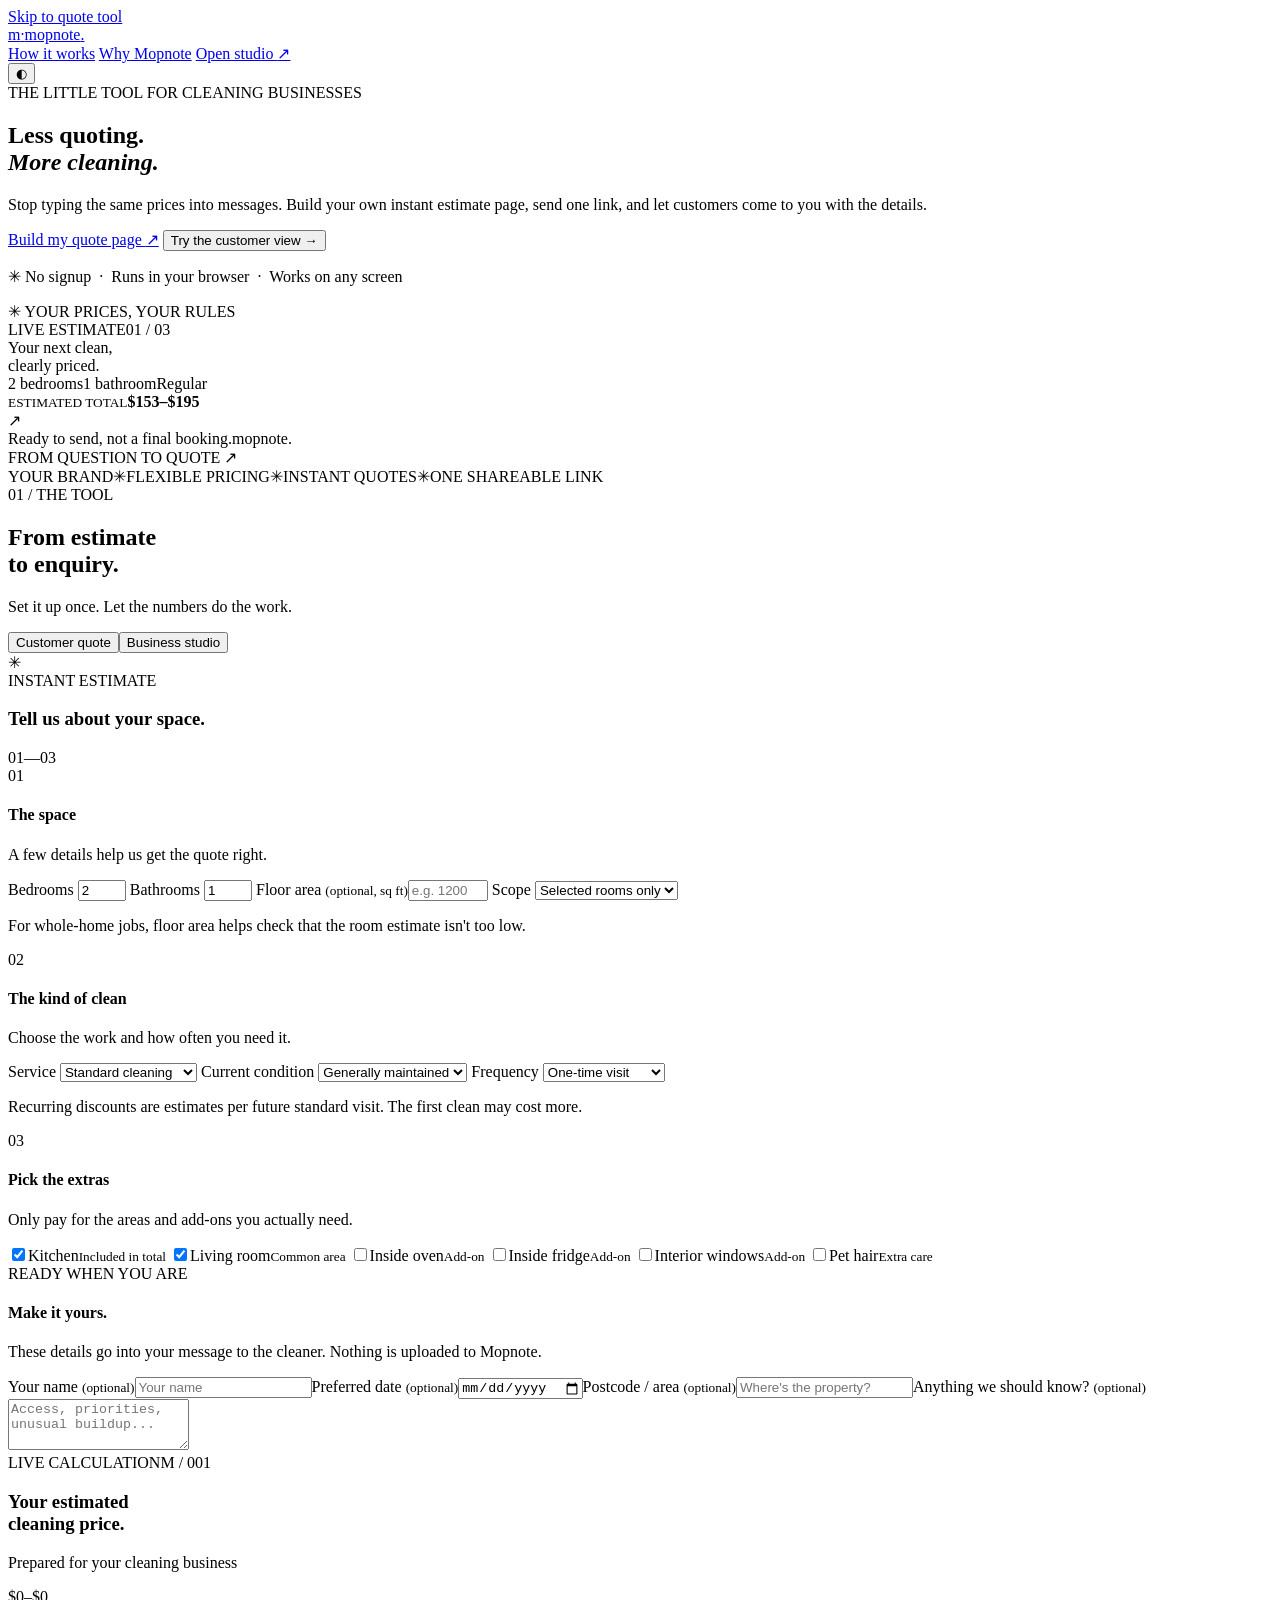
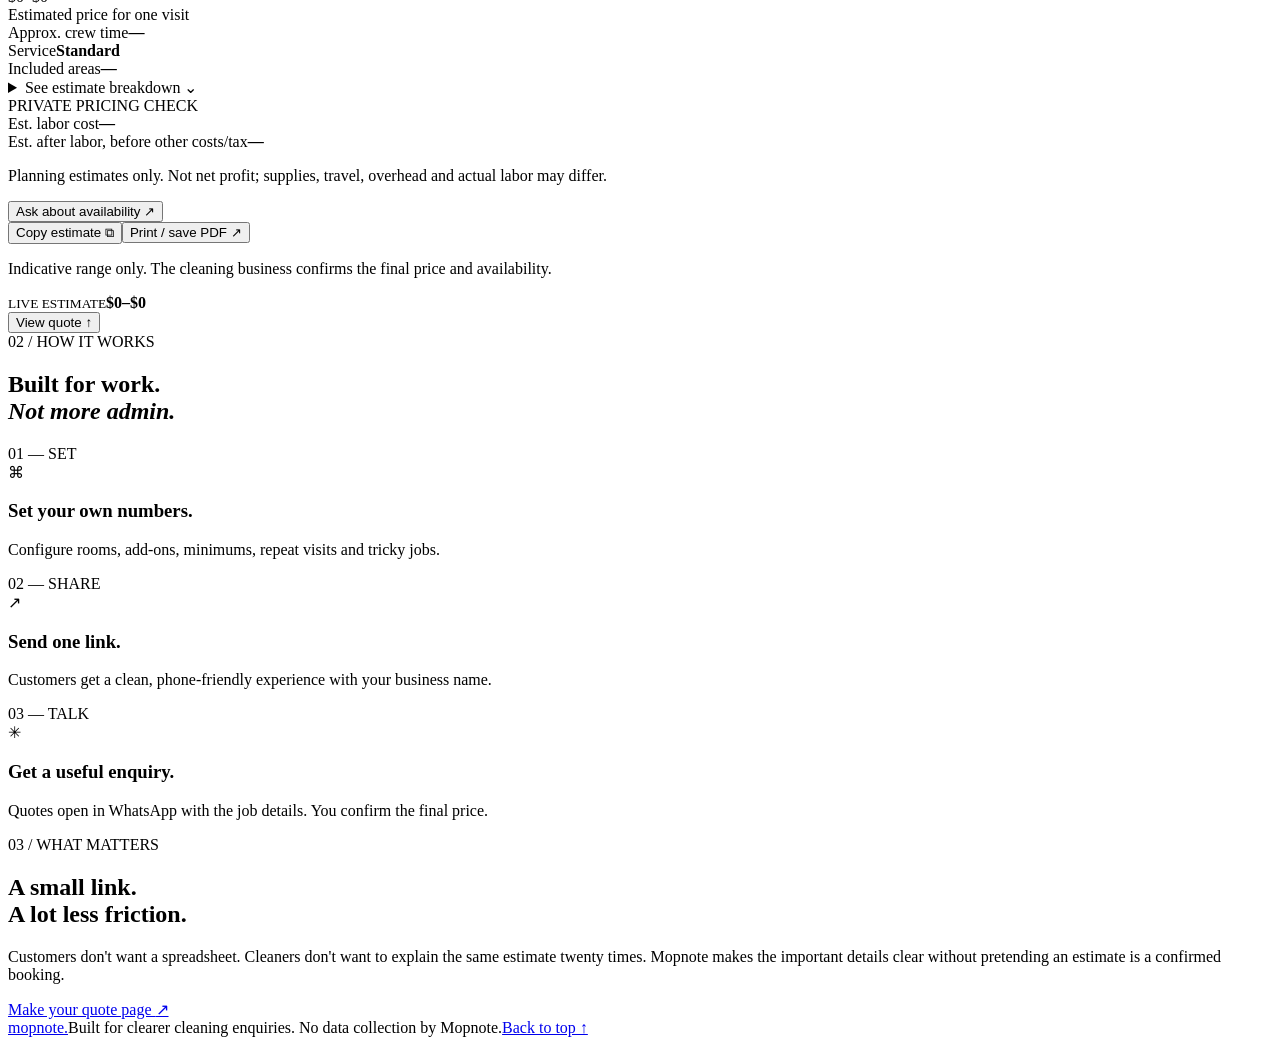
==== index.html @ 6f13d0d1 "Build responsive Mopnote customer and business studio" ====
<!doctype html>
<html lang="en">
<head>
  <meta charset="utf-8">
  <meta name="viewport" content="width=device-width, initial-scale=1, viewport-fit=cover">
  <meta name="theme-color" content="#10241f">
  <meta name="description" content="Mopnote turns your cleaning prices into a beautiful, shareable quote calculator. No account required.">
  <meta property="og:title" content="Mopnote — the easier way to quote cleaning jobs">
  <meta property="og:description" content="Your rates. A customer-ready quote page. Less back-and-forth.">
  <meta name="color-scheme" content="light dark">
  <title>Mopnote — turn an enquiry into a clear estimate</title>
  <link rel="icon" href="./icon.svg" type="image/svg+xml">
  <link rel="manifest" href="./manifest.webmanifest">
  <link rel="stylesheet" href="./styles.css">
  <script src="./app.js" defer></script>
</head>
<body>
  <a class="skip" href="#workspace">Skip to quote tool</a>
  <header class="topbar">
    <div class="shell nav">
      <a href="./" class="logo" aria-label="Mopnote home"><span class="logo-symbol" aria-hidden="true">m<span>·</span></span>mopnote<span class="logo-stop">.</span></a>
      <nav class="nav-links" aria-label="Main navigation">
        <a href="#how">How it works</a>
        <a href="#why">Why Mopnote</a>
        <a class="nav-pill" href="#workspace" id="navAction">Open studio <span aria-hidden="true">↗</span></a>
      </nav>
      <button type="button" class="icon-button theme-button" id="themeToggle" aria-label="Switch to dark mode" aria-pressed="false"><span aria-hidden="true">◐</span></button>
    </div>
  </header>

  <main>
    <section class="hero shell" id="home">
      <div class="hero-copy">
        <div class="eyebrow"><span class="signal-dot"></span> THE LITTLE TOOL FOR CLEANING BUSINESSES</div>
        <h1>Less quoting.<br><em>More cleaning.</em></h1>
        <p class="hero-lede">Stop typing the same prices into messages. Build your own instant estimate page, send one link, and let customers come to you with the details.</p>
        <div class="hero-ctas">
          <a href="#workspace" class="btn btn-primary" id="heroAction">Build my quote page <span aria-hidden="true">↗</span></a>
          <button class="btn btn-quiet" type="button" id="demoAction">Try the customer view <span aria-hidden="true">→</span></button>
        </div>
        <p class="micro-proof"><span aria-hidden="true">✳</span> No signup &nbsp;·&nbsp; Runs in your browser &nbsp;·&nbsp; Works on any screen</p>
      </div>
      <div class="hero-art" aria-label="Preview of an estimate">
        <div class="art-grid" aria-hidden="true"></div>
        <div class="floating-tag tag-left"><span class="tiny-star">✳</span> YOUR PRICES, YOUR RULES</div>
        <div class="preview-window">
          <div class="preview-top"><span><span class="preview-orb"></span> LIVE ESTIMATE</span><span>01 / 03</span></div>
          <div class="preview-copy">Your next clean,<br>clearly priced.</div>
          <div class="preview-chips"><span>2 bedrooms</span><span>1 bathroom</span><span>Regular</span></div>
          <div class="preview-total"><div><small>ESTIMATED TOTAL</small><strong id="heroPrice">$153–$195</strong></div><span class="preview-arrow" aria-hidden="true">↗</span></div>
          <div class="preview-foot"><span>Ready to send, not a final booking.</span><span>mopnote.</span></div>
        </div>
        <div class="floating-tag tag-right">FROM QUESTION TO QUOTE <span aria-hidden="true">↗</span></div>
      </div>
    </section>

    <div class="trust-strip" aria-label="Benefits">
      <div class="shell trust-items"><span>YOUR BRAND</span><span class="asterisk">✳</span><span>FLEXIBLE PRICING</span><span class="asterisk">✳</span><span>INSTANT QUOTES</span><span class="asterisk">✳</span><span>ONE SHAREABLE LINK</span></div>
    </div>

    <section class="tool-area" id="workspace">
      <div class="shell">
        <div class="tool-heading">
          <div><span class="section-label">01 / THE TOOL</span><h2>From estimate<br>to enquiry.</h2><p>Set it up once. Let the numbers do the work.</p></div>
          <div class="mode-switch" role="group" aria-label="Choose work area"><button type="button" class="mode-btn active" id="quoteTab" aria-pressed="true">Customer quote</button><button type="button" class="mode-btn" id="studioTab" aria-pressed="false">Business studio <span class="mode-dot"></span></button></div>
        </div>

        <div class="workspace-grid">
          <div class="work-surface">
            <div id="quotePanel">
              <div class="surface-header"><span class="surface-icon" aria-hidden="true">✳</span><div><span class="overline">INSTANT ESTIMATE</span><h3 id="formTitle">Tell us about your space.</h3></div><span class="step-badge">01—03</span></div>
              <div class="form-section"><div class="step"><span>01</span><div class="step-body"><h4>The space</h4><p>A few details help us get the quote right.</p>
                <div class="field-grid">
                  <label class="field">Bedrooms <input id="beds" type="number" inputmode="numeric" min="0" max="30" step="1" value="2"></label>
                  <label class="field">Bathrooms <input id="baths" type="number" inputmode="numeric" min="0" max="30" step="1" value="1"></label>
                  <label class="field">Floor area <small>(optional, sq ft)</small><input id="sqft" type="number" inputmode="numeric" min="0" max="100000" step="50" placeholder="e.g. 1200"></label>
                  <label class="field">Scope <select id="scope"><option value="selected">Selected rooms only</option><option value="whole">Whole home</option></select></label>
                </div>
                <p class="hint">For whole-home jobs, floor area helps check that the room estimate isn't too low.</p>
              </div></div></div>
              <div class="form-section"><div class="step"><span>02</span><div class="step-body"><h4>The kind of clean</h4><p>Choose the work and how often you need it.</p>
                <div class="field-grid">
                  <label class="field">Service <select id="service"><option value="regular">Standard cleaning</option><option value="deep">Deep cleaning</option><option value="moving">Move-in / move-out</option></select></label>
                  <label class="field">Current condition <select id="condition"><option value="normal">Generally maintained</option><option value="moderate">Needs extra attention</option><option value="heavy">Heavy buildup</option></select></label>
                  <label class="field wide">Frequency <select id="frequency"><option value="once">One-time visit</option><option value="weekly">Every week</option><option value="biweekly">Every two weeks</option><option value="monthly">Every month</option></select></label>
                </div><p class="hint" id="frequencyNote">Recurring discounts are estimates per future standard visit. The first clean may cost more.</p>
              </div></div></div>
              <div class="form-section"><div class="step"><span>03</span><div class="step-body"><h4>Pick the extras</h4><p>Only pay for the areas and add-ons you actually need.</p>
                <div class="option-grid">
                  <label class="check-card"><input type="checkbox" data-extra="kitchen" checked><span>Kitchen</span><small id="kitchenTag">Included in total</small></label>
                  <label class="check-card"><input type="checkbox" data-extra="living" checked><span>Living room</span><small>Common area</small></label>
                  <label class="check-card"><input type="checkbox" data-extra="oven"><span>Inside oven</span><small>Add-on</small></label>
                  <label class="check-card"><input type="checkbox" data-extra="fridge"><span>Inside fridge</span><small>Add-on</small></label>
                  <label class="check-card"><input type="checkbox" data-extra="windows"><span>Interior windows</span><small>Add-on</small></label>
                  <label class="check-card"><input type="checkbox" data-extra="pets"><span>Pet hair</span><small>Extra care</small></label>
                </div>
              </div></div></div>
              <div class="contact-form"><span class="overline">READY WHEN YOU ARE</span><h4>Make it yours.</h4><p>These details go into your message to the cleaner. Nothing is uploaded to Mopnote.</p>
                <div class="field-grid"><label class="field">Your name <small>(optional)</small><input id="clientName" type="text" maxlength="70" autocomplete="name" placeholder="Your name"></label><label class="field">Preferred date <small>(optional)</small><input id="preferredDate" type="date"></label><label class="field wide">Postcode / area <small>(optional)</small><input id="clientArea" type="text" maxlength="80" autocomplete="postal-code" placeholder="Where's the property?"></label><label class="field wide">Anything we should know? <small>(optional)</small><textarea id="clientNotes" rows="3" maxlength="500" placeholder="Access, priorities, unusual buildup..."></textarea></label></div>
              </div>
            </div>

            <div id="studioPanel" hidden>
              <div class="surface-header"><span class="surface-icon studio-icon" aria-hidden="true">↗</span><div><span class="overline">BUSINESS STUDIO</span><h3>Make every quote yours.</h3></div><span class="step-badge">SETUP</span></div>
              <div class="studio-intro">No accounts or backend. Your setup is saved in this browser; the customer link contains the public pricing settings. Don't put secrets in your configuration.</div>
              <form id="studioForm">
                <div class="studio-group"><div class="group-heading"><span>01</span><div><h4>Your business</h4><p>What customers see when they open your link.</p></div></div><div class="field-grid">
                  <label class="field">Business name <input data-cfg="business" type="text" maxlength="70"></label>
                  <label class="field">WhatsApp with country code <input data-cfg="phone" type="tel" inputmode="tel" autocomplete="tel" placeholder="15551234567"></label>
                  <label class="field">Currency symbol <input data-cfg="currency" type="text" maxlength="4"></label>
                  <label class="field">Booking page <small>(optional, https://)</small><input data-cfg="booking" type="url" placeholder="https://your-booking-site.com"></label>
                </div></div>
                <div class="studio-group"><div class="group-heading"><span>02</span><div><h4>Your base rates</h4><p>Control the minimum and every cleaning area.</p></div></div><div class="field-grid" id="baseFields">
                  <label class="field">Minimum charge <input data-cfg="minimum" type="number" min="0" step="1"></label>
                  <label class="field">Per bedroom <input data-cfg="bedroom" type="number" min="0" step="1"></label>
                  <label class="field">Per bathroom <input data-cfg="bathroom" type="number" min="0" step="1"></label>
                  <label class="field">Whole-home floor, per 100 sq ft <input data-cfg="per100" type="number" min="0" step="1"></label>
                  <label class="field">Kitchen <input data-cfg="kitchen" type="number" min="0" step="1"></label>
                  <label class="field">Living room <input data-cfg="living" type="number" min="0" step="1"></label>
                  <label class="field">Inside oven <input data-cfg="oven" type="number" min="0" step="1"></label>
                  <label class="field">Inside fridge <input data-cfg="fridge" type="number" min="0" step="1"></label>
                  <label class="field">Interior windows <input data-cfg="windows" type="number" min="0" step="1"></label>
                  <label class="field">Pet hair <input data-cfg="pets" type="number" min="0" step="1"></label>
                </div></div>
                <details class="advanced" open><summary><span><strong>Advanced pricing engine</strong><small>Condition, recurrence, tax and profit checks</small></span><span class="plus" aria-hidden="true">+</span></summary>
                  <div class="studio-group"><div class="group-heading"><span>03</span><div><h4>Smart adjustments</h4><p>Multipliers such as 1.4 mean 40% more.</p></div></div><div class="field-grid">
                    <label class="field">Deep clean multiplier <input data-cfg="deep" type="number" min="1" max="8" step="0.05"></label>
                    <label class="field">Move-out multiplier <input data-cfg="moving" type="number" min="1" max="8" step="0.05"></label>
                    <label class="field">Moderate condition multiplier <input data-cfg="moderate" type="number" min="1" max="8" step="0.05"></label>
                    <label class="field">Heavy condition multiplier <input data-cfg="heavy" type="number" min="1" max="8" step="0.05"></label>
                    <label class="field">Weekly discount (%) <input data-cfg="weekly" type="number" min="0" max="70" step="1"></label>
                    <label class="field">Fortnightly discount (%) <input data-cfg="biweekly" type="number" min="0" max="70" step="1"></label>
                    <label class="field">Monthly discount (%) <input data-cfg="monthly" type="number" min="0" max="70" step="1"></label>
                    <label class="field">Estimate variance (±%) <input data-cfg="variance" type="number" min="0" max="40" step="1"></label>
                    <label class="field">Travel / setup fee <input data-cfg="travel" type="number" min="0" step="1"></label>
                    <label class="field">Sales tax (%) <input data-cfg="tax" type="number" min="0" max="40" step="0.5"></label>
                    <label class="field">Labor cost per cleaner-hour <input data-cfg="labor" type="number" min="0" step="1"></label>
                    <label class="field">Cleaners on the job <input data-cfg="crew" type="number" min="1" max="20" step="1"></label>
                  </div></div>
                </details>
                <div class="studio-actions"><button class="btn btn-primary" type="button" id="shareBtn">Copy customer link <span aria-hidden="true">↗</span></button><button class="btn btn-outline" type="button" id="embedBtn">Copy embed code</button><button class="btn btn-outline" type="button" id="downloadBtn">Export setup</button><button class="text-link" type="button" id="resetBtn">Reset to defaults</button></div>
                <p class="feedback" id="studioStatus" role="status" aria-live="polite"></p>
              </form>
            </div>
          </div>

          <aside class="result-card" id="resultCard" aria-labelledby="resultHeading">
            <div class="result-top"><span class="result-led"><span class="pulse"></span> LIVE CALCULATION</span><span class="result-num">M / 001</span></div>
            <h3 id="resultHeading">Your estimated<br>cleaning price.</h3>
            <p class="result-business" id="quoteBusiness">Prepared for your cleaning business</p>
            <div class="amount" id="price" aria-live="polite" aria-atomic="true">$0–$0</div>
            <div class="pervisit" id="visitCaption">Estimated price for one visit</div>
            <div class="result-divider"></div>
            <div class="estimate-row"><span>Approx. crew time</span><strong id="duration">—</strong></div>
            <div class="estimate-row"><span>Service</span><strong id="resultService">Standard</strong></div>
            <div class="estimate-row"><span>Included areas</span><strong id="roomCount">—</strong></div>
            <details class="breakdown"><summary>See estimate breakdown <span aria-hidden="true">⌄</span></summary><div class="breakdown-list" id="breakdown"></div></details>
            <div class="business-metrics" id="businessMetrics"><span class="overline">PRIVATE PRICING CHECK</span><div class="estimate-row"><span>Est. labor cost</span><strong id="laborCost">—</strong></div><div class="estimate-row"><span>Est. after labor, before other costs/tax</span><strong id="remainder">—</strong></div><p>Planning estimates only. Not net profit; supplies, travel, overhead and actual labor may differ.</p></div>
            <div class="result-divider"></div>
            <button type="button" class="btn btn-lime" id="sendBtn">Ask about availability <span aria-hidden="true">↗</span></button>
            <a href="#" class="btn btn-outline result-book" id="bookBtn" target="_blank" rel="noopener noreferrer" hidden>Open booking page <span aria-hidden="true">↗</span></a>
            <div class="result-secondary"><button type="button" id="copyBtn">Copy estimate <span aria-hidden="true">⧉</span></button><button type="button" id="printBtn">Print / save PDF <span aria-hidden="true">↗</span></button></div>
            <p class="result-disclaimer" id="disclaimer">Indicative range only. The cleaning business confirms the final price and availability.</p>
            <p class="feedback" id="quoteStatus" role="status" aria-live="polite"></p>
          </aside>
        </div>
        <div class="mobile-estimate" id="mobileEstimate"><div><small>LIVE ESTIMATE</small><strong id="mobilePrice">$0–$0</strong></div><button type="button" id="mobileSee">View quote <span aria-hidden="true">↑</span></button></div>
      </div>
    </section>

    <section class="how shell" id="how">
      <div class="how-head"><span class="section-label">02 / HOW IT WORKS</span><h2>Built for work.<br><em>Not more admin.</em></h2></div>
      <div class="how-grid"><article><span class="how-num">01 — SET</span><div class="how-icon" aria-hidden="true">⌘</div><h3>Set your own numbers.</h3><p>Configure rooms, add-ons, minimums, repeat visits and tricky jobs.</p></article><article><span class="how-num">02 — SHARE</span><div class="how-icon" aria-hidden="true">↗</div><h3>Send one link.</h3><p>Customers get a clean, phone-friendly experience with your business name.</p></article><article><span class="how-num">03 — TALK</span><div class="how-icon" aria-hidden="true">✳</div><h3>Get a useful enquiry.</h3><p>Quotes open in WhatsApp with the job details. You confirm the final price.</p></article></div>
    </section>
    <section class="statement" id="why"><div class="shell statement-inner"><div><span class="section-label">03 / WHAT MATTERS</span><h2>A small link.<br>A lot less friction.</h2></div><div><p>Customers don't want a spreadsheet. Cleaners don't want to explain the same estimate twenty times. Mopnote makes the important details clear without pretending an estimate is a confirmed booking.</p><a href="#workspace" class="btn btn-lime" id="bottomAction">Make your quote page <span aria-hidden="true">↗</span></a></div></div></section>
  </main>
  <footer class="footer"><div class="shell footer-inner"><a href="./" class="logo">mopnote<span class="logo-stop">.</span></a><span>Built for clearer cleaning enquiries. No data collection by Mopnote.</span><a href="#home">Back to top ↑</a></div></footer>
  <script>if("serviceWorker" in navigator){window.addEventListener("load",function(){navigator.serviceWorker.register("./sw.js").catch(function(){})})}</script>
</body>
</html>
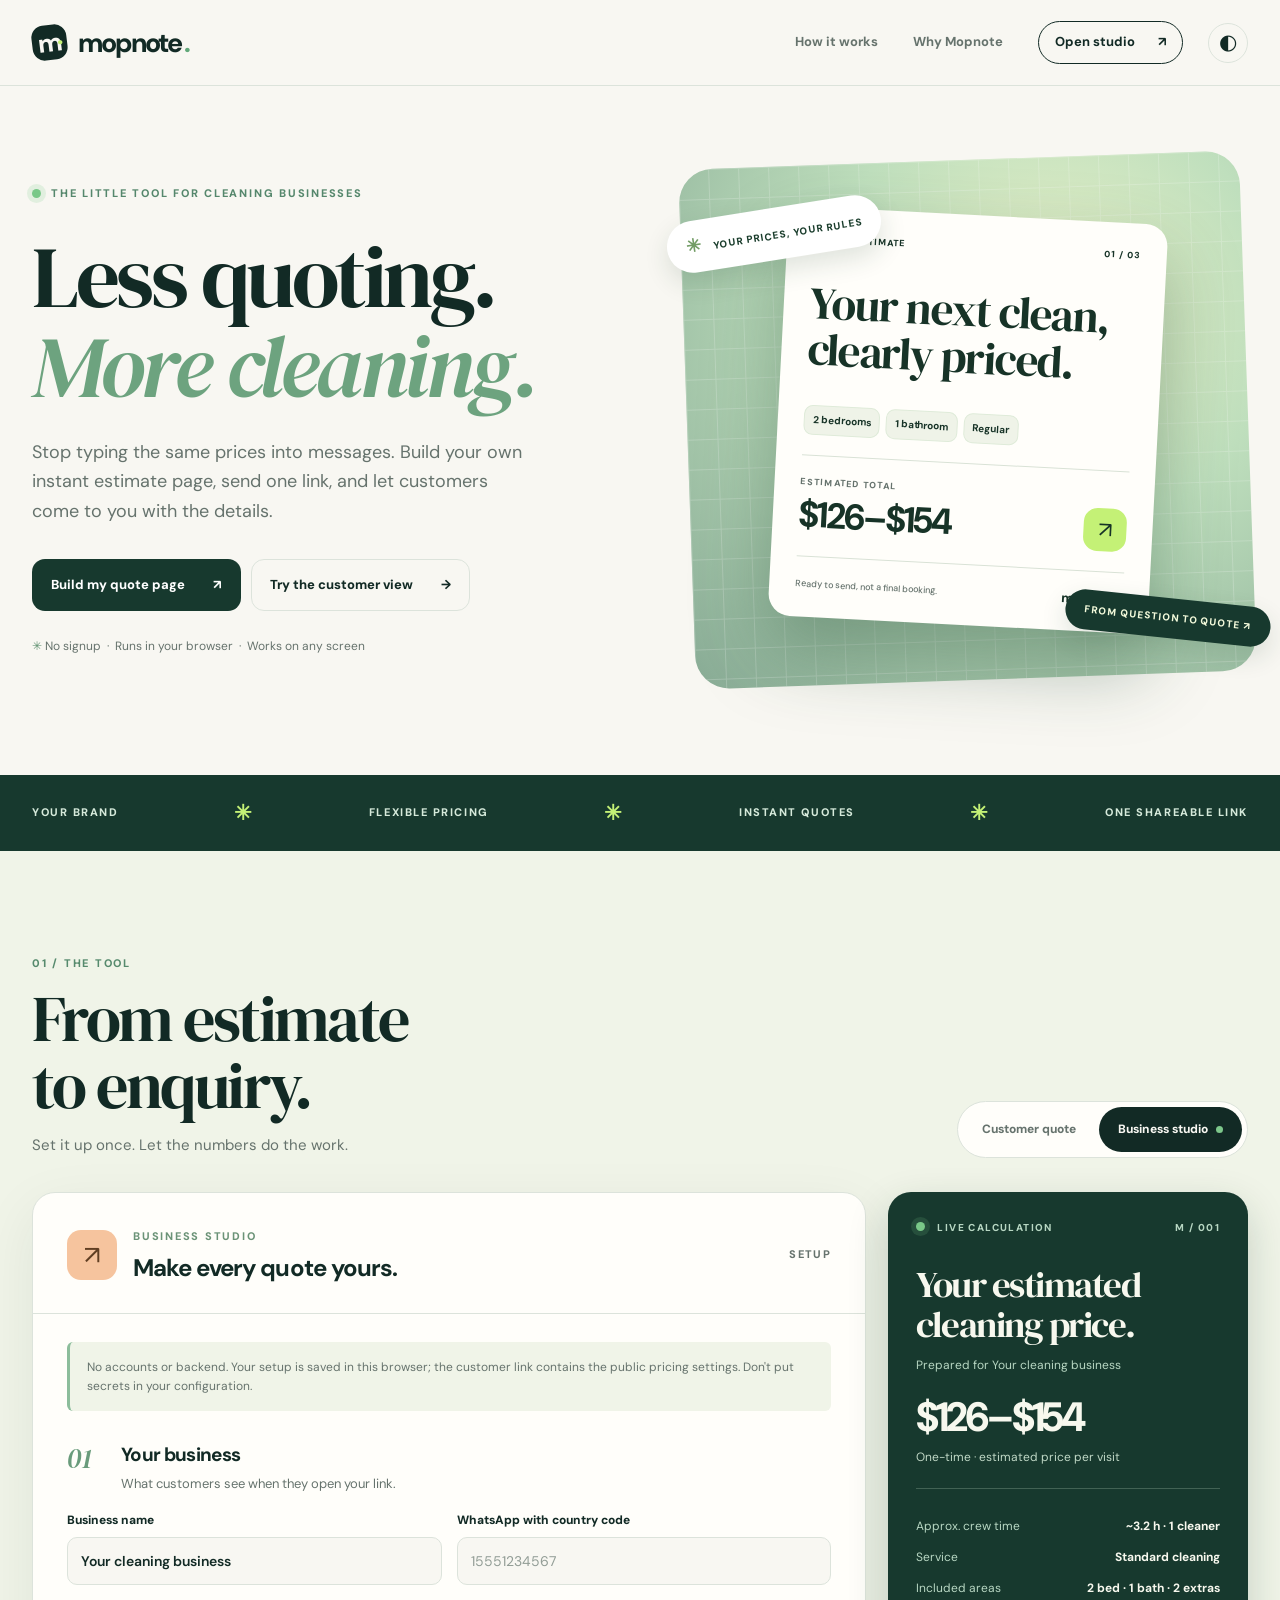
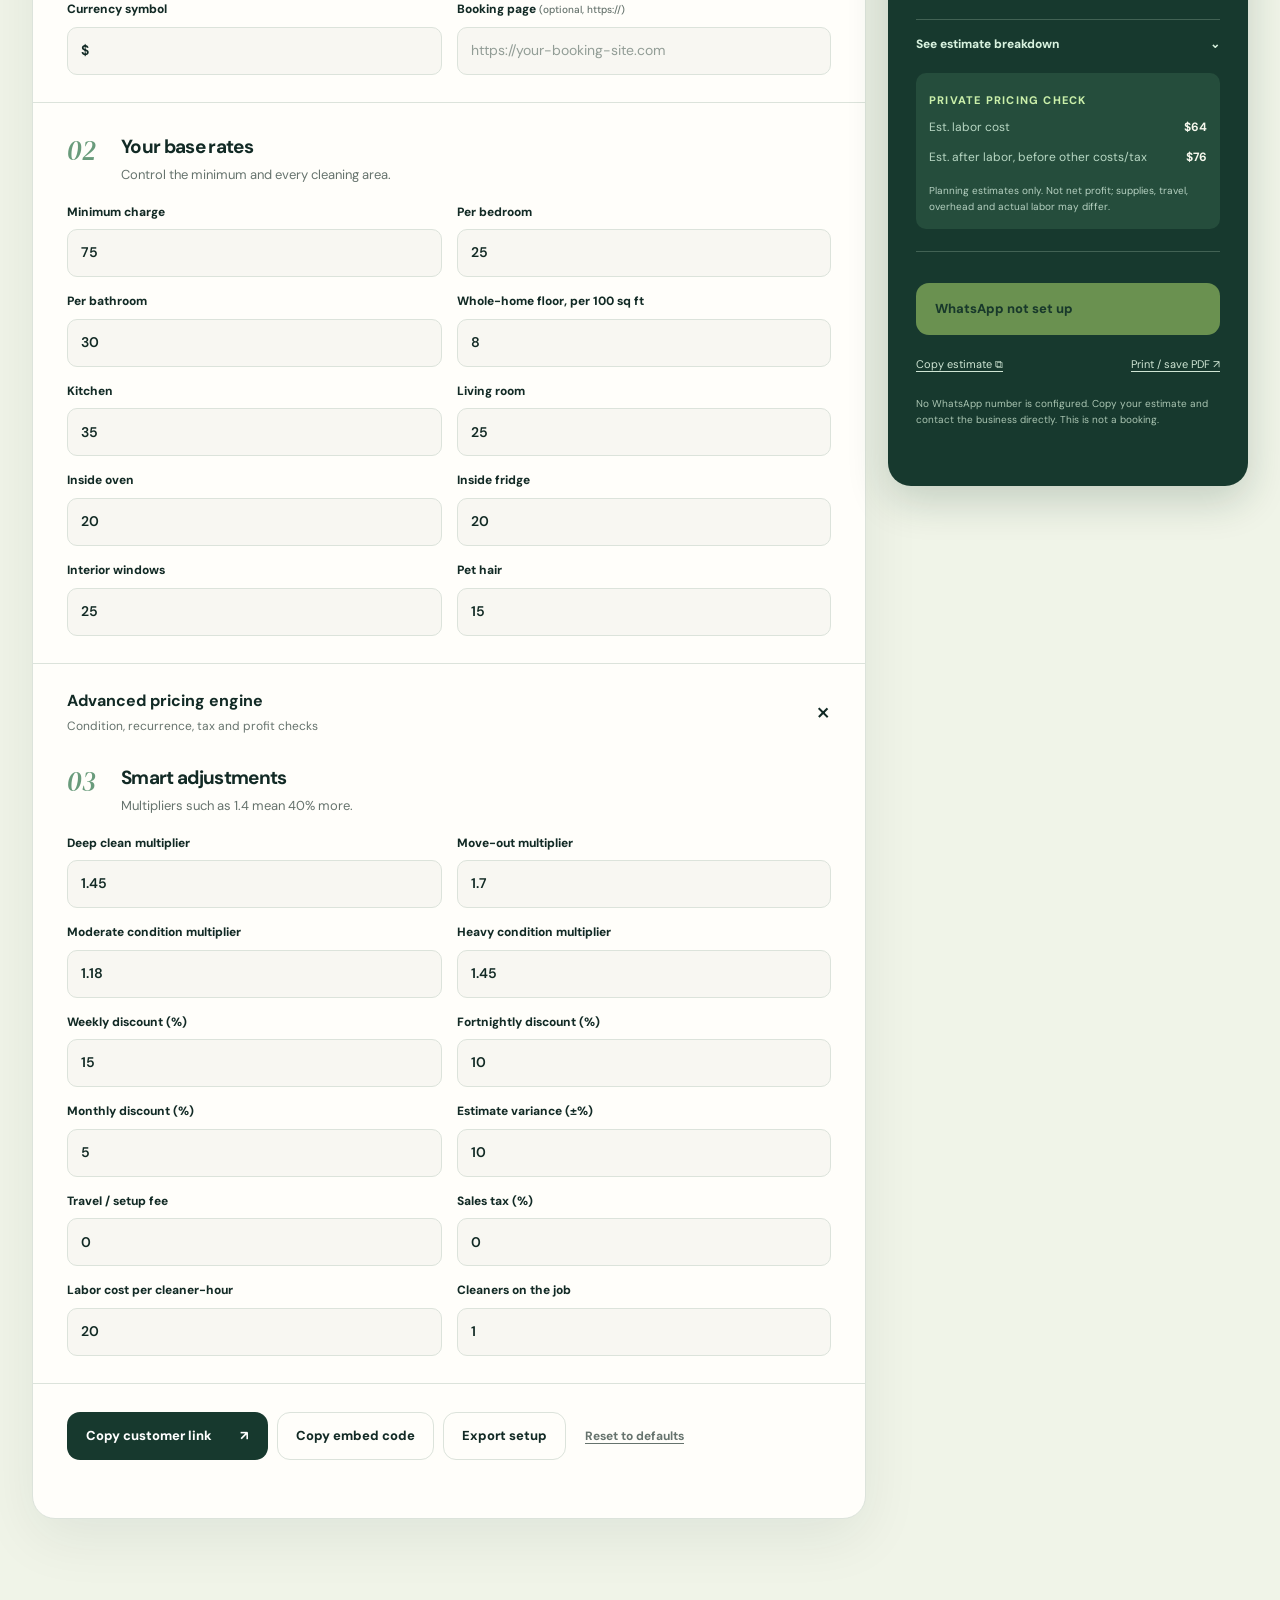
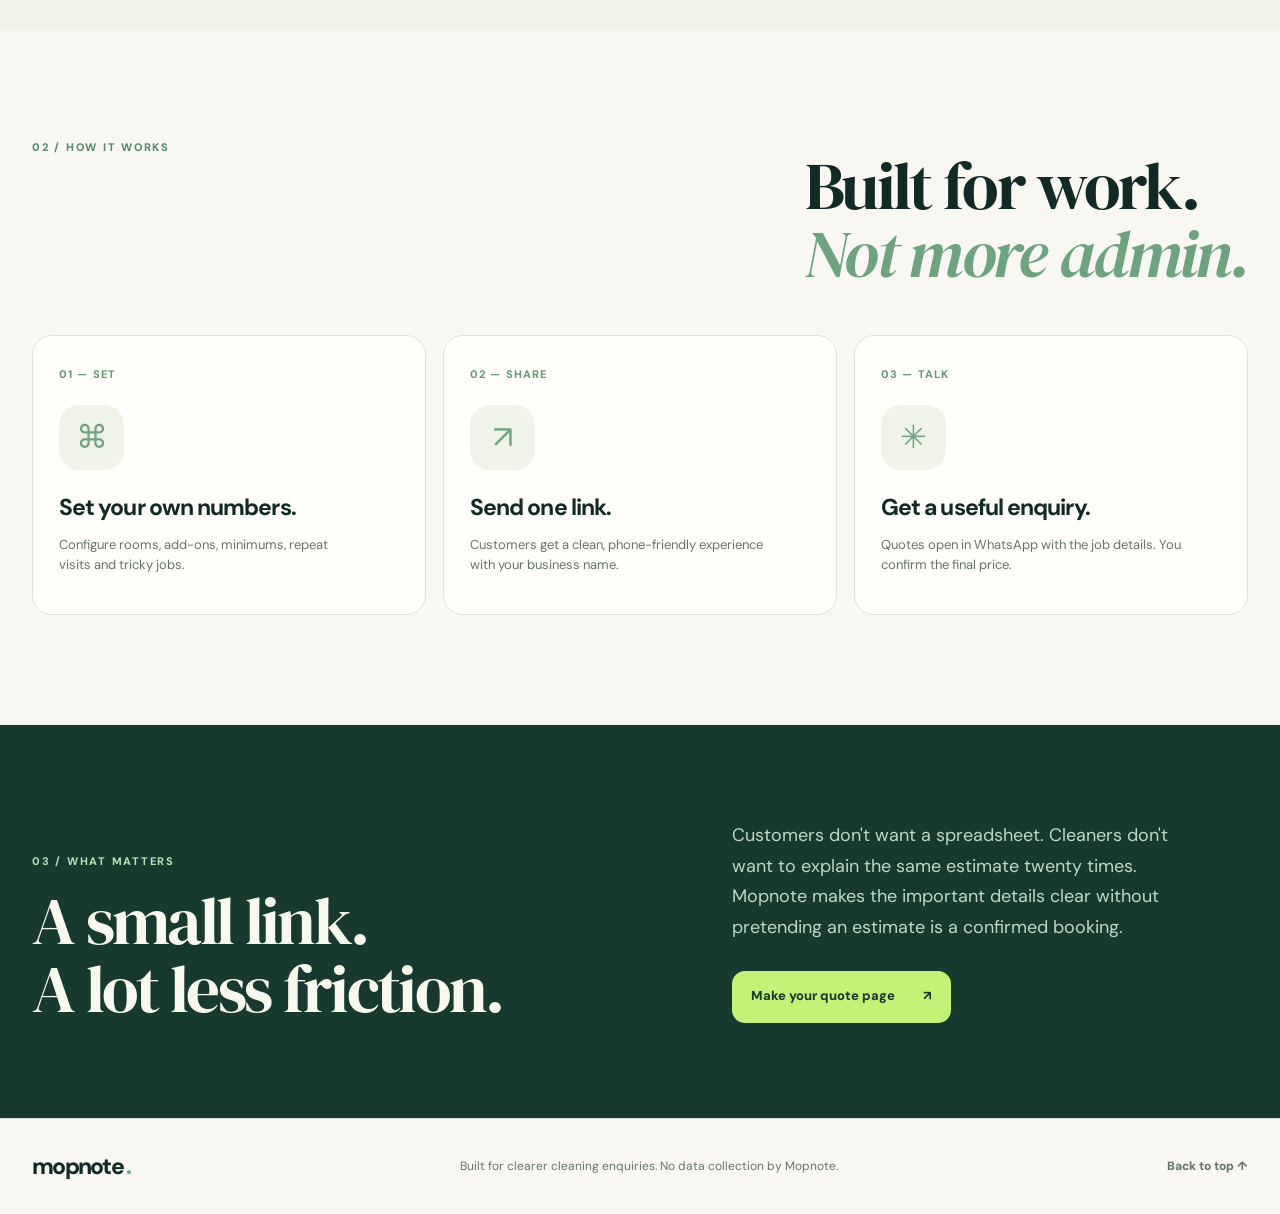
==== commit b0774926: "Load pricing engine before quote interface" ====
--- a/index.html
+++ b/index.html
@@ -12,6 +12,7 @@
   <link rel="icon" href="./icon.svg" type="image/svg+xml">
   <link rel="manifest" href="./manifest.webmanifest">
   <link rel="stylesheet" href="./styles.css">
+  <script src="./engine.js" defer></script>
   <script src="./app.js" defer></script>
 </head>
 <body>
--- a/styles.css
+++ b/styles.css
@@ -0,0 +1,179 @@
+@import url('https://fonts.googleapis.com/css2?family=DM+Sans:wght@400;500;600;700;800&family=DM+Serif+Display:ital@0;1&display=swap');
+:root{color-scheme:light;--bg:#f8f7f2;--paper:#fffefa;--ink:#122a25;--muted:#66736d;--line:#dce3db;--accent:#c4f176;--accent-ink:#143122;--orange:#f3a985;--soft:#f0f4e8;--shadow:0 18px 58px rgba(16,44,34,.075);font:15px/1.55 'DM Sans',Arial,sans-serif;scroll-behavior:smooth}
+html[data-theme=dark]{color-scheme:dark;--bg:#0c1715;--paper:#15231f;--ink:#edf4eb;--muted:#adc0b6;--line:#364b41;--soft:#21352b;--shadow:0 15px 50px rgba(0,0,0,.18)}
+*{box-sizing:border-box}
+body{margin:0;background:var(--bg);color:var(--ink);min-width:300px}
+button,input,select,textarea{font:inherit}
+button{cursor:pointer}
+button:disabled{cursor:not-allowed;opacity:.48}
+button,a,input,select,textarea{-webkit-tap-highlight-color:transparent}
+a{text-decoration:none;color:inherit}
+button:focus-visible,a:focus-visible,input:focus-visible,select:focus-visible,textarea:focus-visible,summary:focus-visible{outline:3px solid #599f8b;outline-offset:3px}
+h1,h2,h3,h4,p{margin-top:0}
+h1,h2,h3{letter-spacing:-.04em}
+.shell{width:min(1232px,calc(100% - 64px));margin-inline:auto}
+.skip{position:absolute;top:-100px;left:20px;z-index:50;background:#fff;padding:12px}
+.skip:focus{top:10px}
+.topbar{height:86px;border-bottom:1px solid var(--line);position:relative;z-index:2}
+.nav{height:100%;display:flex;align-items:center;gap:25px}
+.logo{font-size:27px;font-weight:800;letter-spacing:-.075em;white-space:nowrap;display:inline-flex;align-items:center;gap:3px}
+.logo-symbol{display:inline-flex;width:35px;height:35px;align-items:center;justify-content:center;margin-right:8px;border-radius:12px;background:var(--ink);color:var(--bg);font-size:26px;line-height:1;transform:rotate(-7deg)}
+.logo-symbol span{color:var(--accent);margin-left:-3px}
+.logo-stop{color:#61a879}
+.nav-links{display:flex;align-items:center;gap:35px;margin-left:auto;font-weight:700;font-size:13px}
+.nav-links>a:not(.nav-pill){color:var(--muted)}
+.nav-links>a:hover{color:var(--ink)}
+.nav-pill{border:1px solid var(--ink);border-radius:100px;padding:10px 16px;display:flex;gap:23px;align-items:center}
+.nav-pill:hover{background:var(--ink);color:var(--paper)}
+.icon-button{display:grid;place-items:center;border:1px solid var(--line);background:transparent;color:var(--ink);width:40px;height:40px;border-radius:50%;font-size:21px}
+.hero{min-height:650px;display:grid;grid-template-columns:1.04fr .96fr;gap:48px;align-items:center;padding-block:74px 95px}
+.hero-copy{position:relative;z-index:1}
+.eyebrow,.section-label,.overline{font-size:11px;font-weight:800;letter-spacing:.16em;line-height:1.6}
+.eyebrow{display:flex;align-items:center;gap:10px;color:#55876c;margin-bottom:31px}
+.signal-dot,.pulse{display:inline-block;width:9px;height:9px;border-radius:50%;background:#79c888;box-shadow:0 0 0 5px rgba(116,199,133,.17)}
+.hero h1,.how h2,.statement h2{font-family:'DM Serif Display',Georgia,serif;font-weight:400;line-height:1.02}
+.hero h1{font-size:clamp(60px,6.8vw,105px);margin-bottom:27px}
+.hero h1 em,.how h2 em{font-weight:400;color:#6da37f}
+.hero-lede{font-size:18px;color:var(--muted);max-width:490px;line-height:1.65;margin-bottom:32px}
+.hero-ctas,.studio-actions{display:flex;gap:10px;align-items:center;flex-wrap:wrap}
+.btn{border:1px solid transparent;min-height:52px;padding:13px 18px;display:inline-flex;align-items:center;justify-content:space-between;gap:28px;border-radius:13px;font-size:13px;font-weight:800;white-space:nowrap;transition:transform .2s ease,background-color .2s ease}
+.btn:hover:not(:disabled){transform:translateY(-2px)}
+.btn-primary{color:#fff;background:#17392e}
+.btn-primary:hover{background:#245e49}
+.btn-quiet{color:var(--ink);background:transparent;border-color:var(--line)}
+.btn-quiet:hover,.btn-outline:hover{background:var(--soft)}
+.btn-outline{color:var(--ink);border-color:var(--line);background:transparent}
+.btn-lime{color:#1a3828;background:var(--accent)}
+.btn-lime:hover{background:#d4f79c}
+.micro-proof{color:var(--muted);font-size:12px;margin:26px 0 0}
+.micro-proof span{color:#649474}
+.hero-art{height:520px;position:relative;isolation:isolate;display:flex;align-items:center;justify-content:center}
+.hero-art::before{content:'';position:absolute;inset:0;border-radius:34px;background:radial-gradient(circle at 65% 30%,#ecf3c9 0%,#bfdfbd 44%,#88ab95 100%);transform:rotate(-2deg)}
+.art-grid{position:absolute;inset:0;border-radius:34px;opacity:.2;background-image:linear-gradient(#ffffff 1px,transparent 1px),linear-gradient(90deg,#ffffff 1px,transparent 1px);background-size:30px 30px;transform:rotate(-2deg)}
+.preview-window{position:relative;z-index:1;background:#fffefa;color:#173327;width:min(380px,82%);padding:26px 26px 22px;border-radius:22px;box-shadow:0 34px 75px #224a3660;transform:rotate(3deg)}
+.preview-top,.preview-foot{display:flex;justify-content:space-between;align-items:center;gap:10px;font-size:9px;letter-spacing:.11em;font-weight:800}
+.preview-orb{display:inline-block;background:#8cbb9c;border-radius:50%;width:8px;height:8px;margin-right:5px}
+.preview-copy{font-family:'DM Serif Display',Georgia,serif;font-size:45px;letter-spacing:-.035em;line-height:1.05;margin:32px 0}
+.preview-chips{display:flex;flex-wrap:wrap;gap:6px;margin-bottom:20px}
+.preview-chips span{background:#eff3e8;border:1px solid #dfebd9;border-radius:9px;padding:6px 8px;font-size:10px;font-weight:700}
+.preview-total{display:flex;align-items:end;justify-content:space-between;gap:10px;border-top:1px solid #d9e2d6;border-bottom:1px solid #d9e2d6;padding:20px 0}
+.preview-total small{display:block;font-size:9px;font-weight:800;letter-spacing:.14em;color:#66736d;margin-bottom:3px}
+.preview-total strong{font-size:36px;letter-spacing:-.075em;line-height:1.2}
+.preview-arrow{background:#c4f176;border-radius:14px;width:43px;height:43px;display:grid;place-items:center;font-size:22px}
+.preview-foot{color:#66736d;font-size:9px;letter-spacing:0;font-weight:500;margin-top:18px}
+.preview-foot span:last-child{font-weight:800;font-size:13px;color:#173327}
+.floating-tag{position:absolute;z-index:2;border-radius:100px;padding:12px 19px;background:#fff;color:#193c2b;font-size:10px;font-weight:800;letter-spacing:.1em;box-shadow:0 10px 26px #193f2b24}
+.tag-left{top:48px;left:-21px;transform:rotate(-9deg)}
+.tag-right{right:-23px;bottom:43px;transform:rotate(6deg);background:#17392e;color:#f4fbdc}
+.tiny-star{font-size:18px;color:#739d66;margin-right:8px}
+.trust-strip{background:#17392e;color:#d6eadb}
+.trust-items{min-height:76px;display:flex;justify-content:space-between;align-items:center;gap:20px;font-size:11px;letter-spacing:.14em;font-weight:800}
+.asterisk{color:#c4f176;font-size:21px}
+.tool-area{padding:100px 0 110px;background:var(--soft)}
+.tool-heading{display:flex;justify-content:space-between;align-items:end;gap:32px;margin-bottom:34px}
+.section-label{color:#568a6d}
+.tool-heading h2{font:400 clamp(45px,5vw,67px)/1.04 'DM Serif Display',Georgia,serif;margin:12px 0}
+.tool-heading p{font-size:15px;color:var(--muted);margin:15px 0 0}
+.mode-switch{background:var(--paper);border:1px solid var(--line);padding:5px;border-radius:100px;display:flex;align-items:center;gap:4px;white-space:nowrap}
+.mode-btn{font-weight:800;font-size:12px;border:0;background:transparent;color:var(--muted);border-radius:100px;padding:13px 19px}
+.mode-btn.active{background:var(--ink);color:var(--bg)}
+.mode-dot{display:inline-block;border-radius:50%;background:#7dc78b;height:7px;width:7px;margin-left:5px}
+.workspace-grid{display:grid;grid-template-columns:minmax(0,1fr) 360px;gap:22px;align-items:start}
+.work-surface{background:var(--paper);border:1px solid var(--line);border-radius:23px;overflow:hidden;box-shadow:var(--shadow)}
+.surface-header{display:flex;align-items:center;gap:16px;padding:31px 34px 27px;border-bottom:1px solid var(--line)}
+.surface-icon{border-radius:14px;width:50px;height:50px;background:#17392e;color:var(--accent);font-size:26px;display:grid;place-items:center;flex-shrink:0}
+.studio-icon{background:#f6c49e;color:#603e22}
+.surface-header h3{font-size:24px;margin:2px 0 0;font-weight:700}
+.overline{color:#6b9377}
+.step-badge{margin-left:auto;font-size:11px;letter-spacing:.12em;font-weight:800;color:var(--muted)}
+.form-section{padding:27px 34px;border-bottom:1px solid var(--line)}
+.step{display:grid;grid-template-columns:39px minmax(0,1fr);gap:15px}
+.step>span,.group-heading>span{font-family:'DM Serif Display',Georgia,serif;font-style:italic;font-size:27px;color:#699b7b}
+.step-body h4,.group-heading h4,.contact-form h4{font-size:19px;letter-spacing:-.035em;margin:2px 0 4px}
+.step-body>p,.group-heading p,.contact-form>p{font-size:13px;color:var(--muted);margin-bottom:20px}
+.field-grid{display:grid;grid-template-columns:repeat(2,minmax(0,1fr));gap:15px}
+.field{display:block;font-weight:800;font-size:12px;min-width:0}
+.field small{font-weight:500;color:var(--muted)}
+.field input,.field select,.field textarea{display:block;width:100%;margin-top:8px;background:var(--bg);color:var(--ink);border:1px solid var(--line);outline:0;border-radius:10px;min-height:48px;padding:12px 13px;font-weight:600;font-size:14px;transition:border-color .15s,box-shadow .15s}
+.field textarea{resize:vertical;min-height:98px}
+.field input:focus,.field select:focus,.field textarea:focus{border-color:#68ae86;box-shadow:0 0 0 3px #82d69929;outline:0}
+.field input::placeholder,.field textarea::placeholder{color:#929d96;font-weight:400}
+.field.wide{grid-column:1/-1}
+.hint{font-size:11px;color:var(--muted);margin:14px 0 0}
+.option-grid{display:grid;grid-template-columns:repeat(2,minmax(0,1fr));gap:9px}
+.check-card{min-height:66px;display:grid;grid-template-columns:23px 1fr;align-content:center;column-gap:9px;cursor:pointer;padding:12px;border:1px solid var(--line);border-radius:11px;background:var(--bg)}
+.check-card:has(input:checked){border-color:#80b79a;background:var(--soft)}
+.check-card input{grid-row:span 2;width:17px;height:17px;margin:3px 0 0;accent-color:#267b57}
+.check-card span{font-size:13px;font-weight:800;line-height:1.25}
+.check-card small{font-size:10px;color:var(--muted);margin-top:2px}
+.contact-form{padding:29px 34px 35px}
+.contact-form h4{font-size:23px;margin:6px 0}
+.studio-intro{margin:28px 34px 0;padding:16px 17px;border-left:3px solid #8cbd9b;background:var(--soft);border-radius:6px;color:var(--muted);font-size:12px}
+.studio-group{padding:27px 34px;border-bottom:1px solid var(--line)}
+.group-heading{display:grid;grid-template-columns:40px 1fr;gap:14px}
+.group-heading p{margin-bottom:17px}
+.advanced{border-bottom:1px solid var(--line)}
+.advanced summary{list-style:none;display:flex;justify-content:space-between;align-items:center;gap:15px;padding:25px 34px;cursor:pointer}
+.advanced summary::-webkit-details-marker{display:none}
+.advanced summary strong{font-size:16px;display:block}
+.advanced summary small{color:var(--muted);font-size:12px;display:block;margin-top:4px}
+.advanced summary .plus{font-size:28px;line-height:1}
+.advanced[open] summary .plus{transform:rotate(45deg)}
+.advanced .studio-group{padding-top:0;border:0}
+.studio-actions{padding:28px 34px 8px;gap:9px}
+.studio-actions .btn{min-height:47px}
+.text-link{border:0;background:transparent;color:var(--muted);text-decoration:underline;text-underline-offset:3px;font-size:12px;font-weight:700;padding:10px}
+.feedback{font-size:12px;color:#387957;min-height:18px;margin:12px 34px 20px;overflow-wrap:anywhere}
+.result-card{position:sticky;top:20px;padding:28px;background:#17392e;color:#f7f8ee;border-radius:23px;box-shadow:0 15px 40px #0e372532}
+.result-top{display:flex;justify-content:space-between;align-items:center;gap:10px;margin-bottom:30px}
+.result-led,.result-num{font-size:10px;font-weight:800;letter-spacing:.14em;color:#b8d7c3}
+.pulse{margin-right:9px;box-shadow:0 0 0 5px #83d59024}
+.result-card h3{font:400 37px/1.08 'DM Serif Display',Georgia,serif;margin:0 0 11px;letter-spacing:-.04em}
+.result-business{color:#b8d7c3;font-size:12px;margin-bottom:18px}
+.amount{font-size:clamp(30px,3.2vw,45px);font-weight:800;letter-spacing:-.075em;line-height:1.2;overflow-wrap:anywhere}
+.pervisit{color:#c0d8c6;font-size:12px;margin-top:6px}
+.result-divider{border-top:1px solid #426254;margin:22px 0}
+.estimate-row{display:flex;justify-content:space-between;gap:20px;padding:7px 0;font-size:12px;line-height:1.4}
+.estimate-row span{color:#b8d7c3}
+.estimate-row strong{text-align:right;font-size:12px}
+.breakdown{margin-top:15px;padding-top:15px;border-top:1px solid #426254}
+.breakdown summary{list-style:none;display:flex;justify-content:space-between;gap:15px;cursor:pointer;color:#d8f2df;font-size:12px;font-weight:800}
+.breakdown summary::-webkit-details-marker{display:none}
+.breakdown-list{margin-top:14px;padding:11px 12px;background:#24483b;border-radius:10px}
+.breakdown-line{display:flex;justify-content:space-between;gap:14px;font-size:11px;padding:4px 0}
+.breakdown-line span:first-child{color:#bad0c1}
+.business-metrics{margin-top:20px;padding:15px 13px;background:#254d3c;border-radius:10px}
+.business-metrics .overline{color:#caefaa;letter-spacing:.11em}
+.business-metrics p{color:#b6d1c1;font-size:10px;margin:10px 0 0}
+.result-card .btn{width:100%;margin-top:9px}
+.result-secondary{display:flex;gap:12px;justify-content:space-between;margin-top:16px}
+.result-secondary button{font-size:11px;text-decoration:underline;text-underline-offset:3px;border:0;background:transparent;color:#cfe5d4;padding:5px 0;text-align:left}
+.result-disclaimer{color:#aac5b2;font-size:10px;line-height:1.6;margin:18px 0 0}
+.result-card .feedback{margin:12px 0 0;color:#d4f2aa}
+.mobile-estimate{display:none}
+.how{padding-block:110px}
+.how-head{display:flex;justify-content:space-between;align-items:start}
+.how h2{font-size:clamp(47px,5.2vw,75px);margin:13px 0 47px}
+.how-grid{display:grid;grid-template-columns:repeat(3,1fr);gap:17px}
+.how-grid article{border:1px solid var(--line);border-radius:20px;padding:26px;background:var(--paper);min-height:275px}
+.how-num{font-size:11px;font-weight:800;letter-spacing:.1em;color:#659a79}
+.how-icon{width:65px;height:65px;border-radius:20px;background:var(--soft);display:grid;place-items:center;color:#72a383;font-size:32px;margin:20px 0}
+.how-grid h3{font-size:23px;margin:0 0 9px}
+.how-grid p{font-size:13px;color:var(--muted);max-width:300px}
+.statement{background:#17392e;color:#f7f8ee;padding:95px 0}
+.statement-inner{display:grid;grid-template-columns:1.1fr .9fr;gap:70px;align-items:end}
+.statement h2{font-size:clamp(47px,5.2vw,78px);margin:15px 0 0}
+.statement p{font-size:18px;color:#c0d7c7;max-width:470px;line-height:1.7;margin-bottom:28px}
+.statement .section-label{color:#b5dfb7}
+.footer{border-top:1px solid var(--line);padding:30px 0}
+.footer-inner{display:flex;align-items:center;justify-content:space-between;gap:30px}
+.footer .logo{font-size:23px}
+.footer-inner>span{font-size:12px;color:var(--muted)}
+.footer-inner>a:last-child{font-size:12px;font-weight:800;color:var(--muted)}
+[hidden]{display:none!important}
+@media(max-width:1100px){.workspace-grid{grid-template-columns:minmax(0,1fr) 330px}.hero{gap:25px}.hero h1{font-size:clamp(58px,7vw,88px)}.floating-tag{font-size:9px}.tag-left{left:0}.tag-right{right:0}}
+@media(max-width:870px){.shell{width:min(100% - 42px,740px)}.nav-links{gap:15px}.hero{grid-template-columns:1fr;gap:35px;padding-top:68px}.hero h1{font-size:clamp(62px,10vw,88px)}.hero-art{height:440px;width:min(100%,620px);margin:auto}.hero-lede{max-width:580px}.tool-heading{align-items:start;flex-direction:column}.workspace-grid{grid-template-columns:1fr}.result-card{position:relative;top:auto}.trust-items{flex-wrap:wrap;justify-content:center;padding:18px 0;gap:12px 25px}.how-grid{gap:12px}.how-grid article{padding:19px}.statement-inner{gap:28px}}
+@media(max-width:600px){:root{font-size:14px}.shell{width:calc(100% - 32px)}.topbar{height:68px}.logo{font-size:24px}.logo-symbol{width:31px;height:31px;font-size:23px}.nav-links>a:not(.nav-pill){display:none}.nav-links{margin-left:auto}.nav-pill{padding:9px 12px;font-size:11px;gap:8px}.theme-button{width:36px;height:36px}.nav{gap:9px}.hero{padding:56px 0 75px;min-height:0;gap:33px}.hero h1{font-size:clamp(52px,12vw,75px);margin-bottom:22px}.hero-lede{font-size:16px}.hero-ctas{flex-direction:column;align-items:stretch}.hero-ctas .btn{width:100%}.micro-proof{font-size:11px}.hero-art{height:365px}.preview-window{width:80%;padding:18px}.preview-copy{font-size:35px;margin:21px 0}.preview-total strong{font-size:29px}.preview-foot{font-size:8px}.tag-left{top:25px}.tag-right{bottom:10px}.trust-items{font-size:9px;letter-spacing:.09em;gap:8px 15px}.asterisk{font-size:16px}.tool-area{padding:65px 0 100px}.tool-heading h2{font-size:47px}.mode-switch{width:100%;border-radius:16px}.mode-btn{flex:1;padding:12px 10px;border-radius:12px;font-size:11px}.surface-header{padding:24px 18px;gap:10px}.surface-icon{width:44px;height:44px;font-size:22px}.surface-header h3{font-size:21px}.step-badge{font-size:9px}.form-section{padding:24px 18px}.step{grid-template-columns:29px minmax(0,1fr);gap:8px}.step>span{font-size:22px}.field-grid{gap:12px}.field input,.field select{min-height:48px}.option-grid{gap:8px}.check-card{padding:10px 8px;grid-template-columns:19px 1fr}.check-card span{font-size:12px}.check-card input{width:16px;height:16px}.contact-form{padding:26px 18px}.studio-intro{margin:20px 18px 0}.studio-group{padding:24px 18px}.group-heading{grid-template-columns:29px 1fr;gap:8px}.advanced summary{padding:20px 18px}.studio-actions{padding:24px 18px 6px}.studio-actions .btn{width:100%}.studio-actions .text-link{width:100%}.result-card{padding:24px 20px;border-radius:20px}.amount{font-size:36px}.mobile-estimate{display:flex;position:fixed;z-index:10;bottom:0;left:0;right:0;background:#f8faf2;color:#143122;border-top:1px solid #d4e1d2;box-shadow:0 -10px 35px #12332b22;padding:10px max(17px,env(safe-area-inset-right)) calc(10px + env(safe-area-inset-bottom));justify-content:space-between;align-items:center;gap:14px}.mobile-estimate small{display:block;font-weight:800;font-size:9px;letter-spacing:.1em;color:#659575}.mobile-estimate strong{font-size:22px;letter-spacing:-.06em;line-height:1.2}.mobile-estimate button{border:0;background:#17392e;color:#fff;border-radius:10px;padding:12px 16px;font-size:11px;font-weight:800}.how{padding-block:76px}.how h2{font-size:52px}.how-grid{grid-template-columns:1fr}.how-grid article{min-height:0;padding:22px}.how-icon{margin:15px 0}.statement{padding:75px 0}.statement-inner{grid-template-columns:1fr;gap:18px}.statement h2{font-size:51px}.statement p{font-size:15px}.footer{padding:26px 0 98px}.footer-inner{align-items:start;flex-wrap:wrap;gap:14px}.footer-inner>span{flex-basis:100%;order:3}.result-secondary{gap:10px}}
+@media(max-width:370px){.nav-pill{font-size:10px}.hero h1{font-size:50px}.field-grid{grid-template-columns:1fr}.field.wide{grid-column:auto}.preview-total strong{font-size:26px}.floating-tag{font-size:8px}.result-card h3{font-size:34px}}
+@media(prefers-reduced-motion:reduce){*,*:before,*:after{scroll-behavior:auto!important;transition:none!important;animation:none!important}}
+@media print{@page{margin:16mm}body{background:#fff!important;color:#14291d!important}.topbar,.hero,.trust-strip,.tool-heading,.work-surface,.how,.statement,.footer,.mobile-estimate,.result-card .btn,.result-secondary,.result-disclaimer,.business-metrics,.feedback{display:none!important}.tool-area{background:transparent;padding:0}.shell{width:100%}.workspace-grid{display:block}.result-card{display:block!important;box-shadow:none;background:#fff;color:#14291d;border:2px solid #14291d;max-width:100%;position:static;top:auto}.result-card .result-led,.result-card .result-business,.result-card .pervisit,.result-card .estimate-row span,.result-card .breakdown summary,.result-card .result-num{color:#52665c}.result-divider{border-color:#ddd}.breakdown{display:block}.breakdown-list{background:#fff;color:#14291d}.breakdown-line span:first-child{color:#52665c}.result-top{margin-bottom:20px}.tool-area{padding:0}.amount{font-size:48px}}
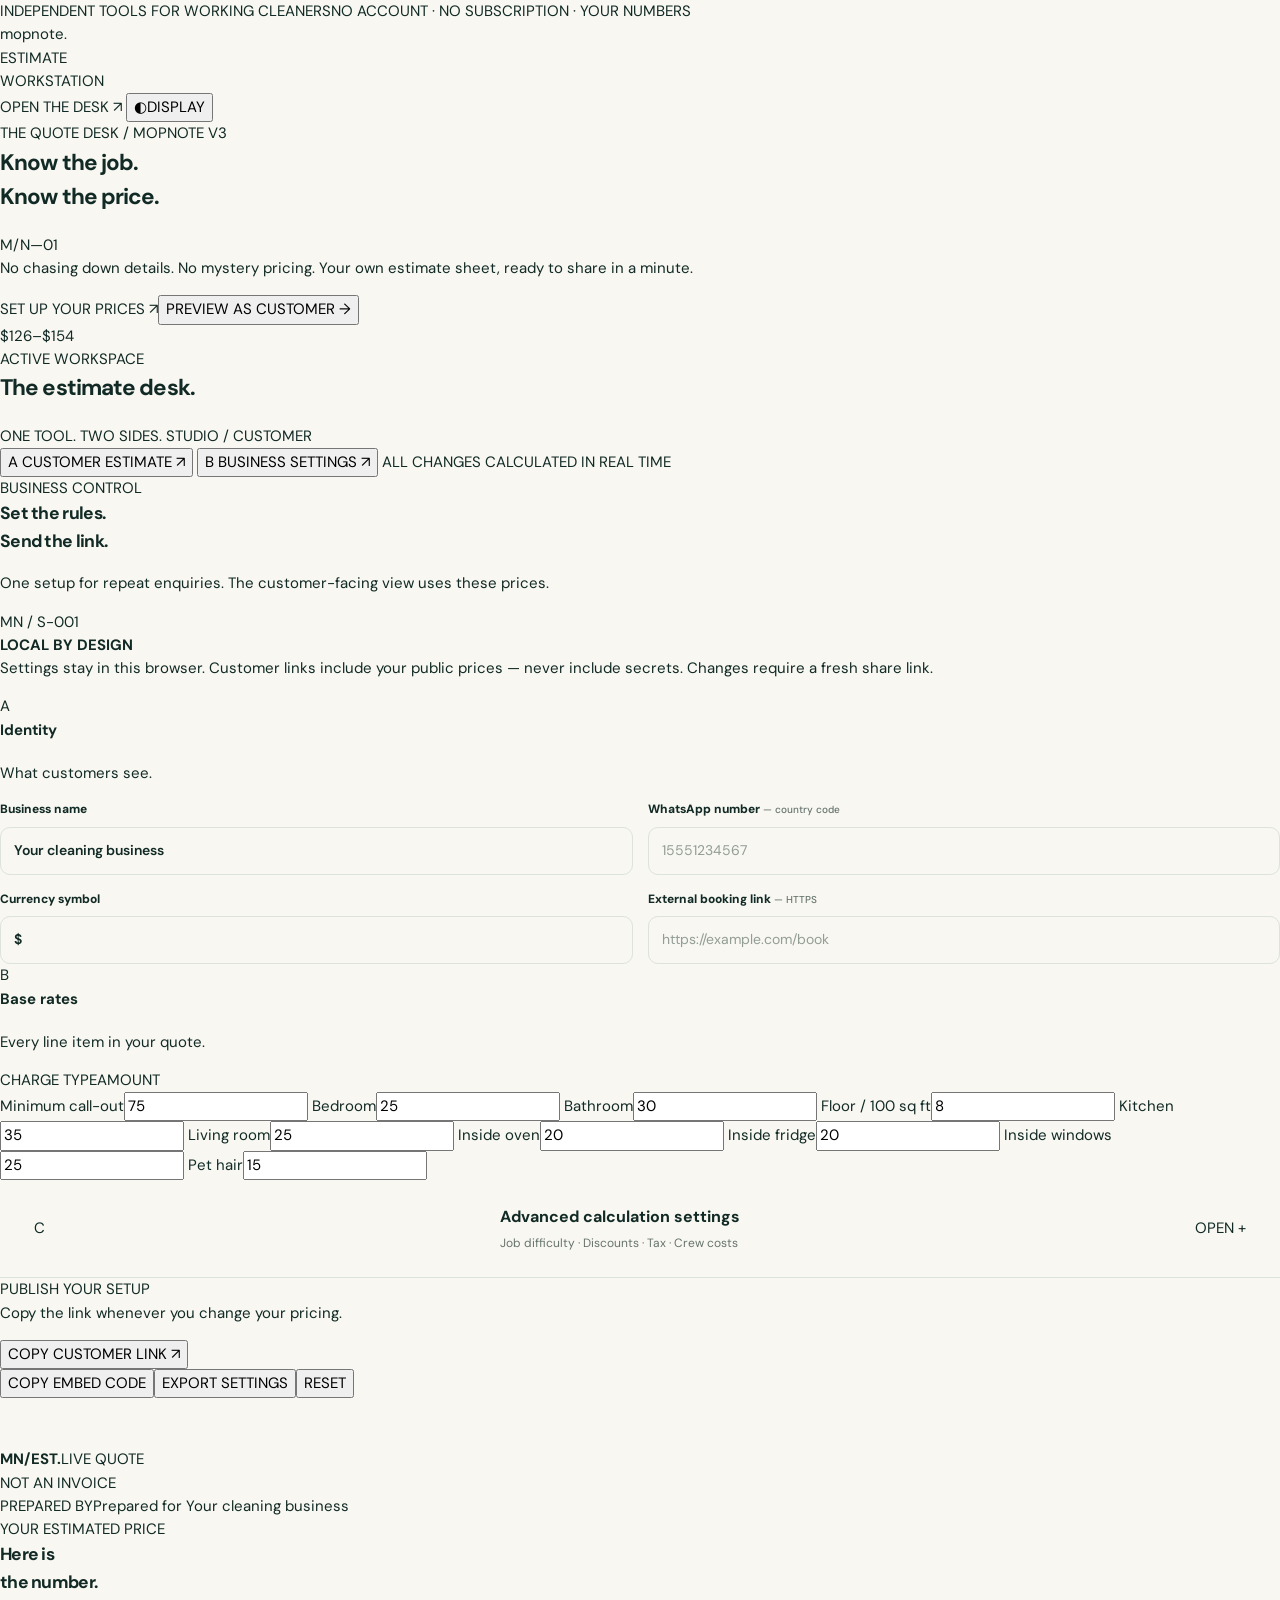
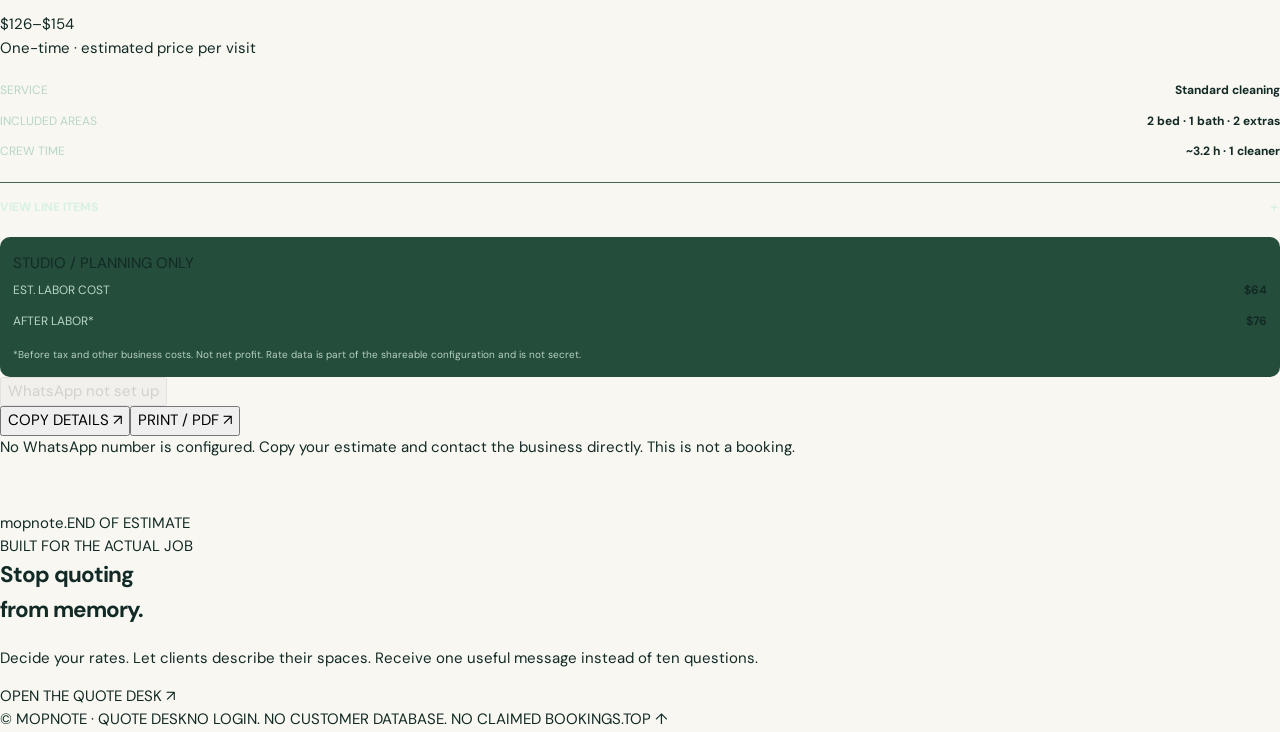
==== commit 89906b41: "Replace SaaS-template markup with purposeful editorial workbench" ====
--- a/index.html
+++ b/index.html
@@ -3,12 +3,11 @@
 <head>
   <meta charset="utf-8">
   <meta name="viewport" content="width=device-width, initial-scale=1, viewport-fit=cover">
-  <meta name="theme-color" content="#10241f">
-  <meta name="description" content="Mopnote turns your cleaning prices into a beautiful, shareable quote calculator. No account required.">
-  <meta property="og:title" content="Mopnote — the easier way to quote cleaning jobs">
-  <meta property="og:description" content="Your rates. A customer-ready quote page. Less back-and-forth.">
-  <meta name="color-scheme" content="light dark">
-  <title>Mopnote — turn an enquiry into a clear estimate</title>
+  <meta name="theme-color" content="#e9e7e1">
+  <meta name="description" content="The practical cleaning quote desk. Set your own rates, calculate an estimate, share one link.">
+  <meta property="og:title" content="Mopnote / The cleaning quote desk">
+  <meta property="og:description" content="A simpler way to work out the price before the first message.">
+  <title>Mopnote — The cleaning quote desk</title>
   <link rel="icon" href="./icon.svg" type="image/svg+xml">
   <link rel="manifest" href="./manifest.webmanifest">
   <link rel="stylesheet" href="./styles.css">
@@ -16,166 +15,163 @@
   <script src="./app.js" defer></script>
 </head>
 <body>
-  <a class="skip" href="#workspace">Skip to quote tool</a>
-  <header class="topbar">
-    <div class="shell nav">
-      <a href="./" class="logo" aria-label="Mopnote home"><span class="logo-symbol" aria-hidden="true">m<span>·</span></span>mopnote<span class="logo-stop">.</span></a>
-      <nav class="nav-links" aria-label="Main navigation">
-        <a href="#how">How it works</a>
-        <a href="#why">Why Mopnote</a>
-        <a class="nav-pill" href="#workspace" id="navAction">Open studio <span aria-hidden="true">↗</span></a>
-      </nav>
-      <button type="button" class="icon-button theme-button" id="themeToggle" aria-label="Switch to dark mode" aria-pressed="false"><span aria-hidden="true">◐</span></button>
+<a class="skip" href="#workspace">Skip to the calculator</a>
+<div class="notice-line"><div class="frame"><span>INDEPENDENT TOOLS FOR WORKING CLEANERS</span><span>NO ACCOUNT · NO SUBSCRIPTION · YOUR NUMBERS</span></div></div>
+<header class="site-header" id="home">
+  <div class="frame header-grid">
+    <a href="./" class="wordmark" aria-label="Mopnote home">mopnote<span>.</span></a>
+    <div class="header-descriptor">ESTIMATE<br>WORKSTATION</div>
+    <div class="header-actions">
+      <a href="#workspace" id="navAction" class="header-link">OPEN THE DESK <span aria-hidden="true">↗</span></a>
+      <button type="button" id="themeToggle" class="theme-button" aria-label="Switch to dark mode" aria-pressed="false"><span aria-hidden="true">◐</span><span class="theme-text">DISPLAY</span></button>
     </div>
-  </header>
-
-  <main>
-    <section class="hero shell" id="home">
-      <div class="hero-copy">
-        <div class="eyebrow"><span class="signal-dot"></span> THE LITTLE TOOL FOR CLEANING BUSINESSES</div>
-        <h1>Less quoting.<br><em>More cleaning.</em></h1>
-        <p class="hero-lede">Stop typing the same prices into messages. Build your own instant estimate page, send one link, and let customers come to you with the details.</p>
-        <div class="hero-ctas">
-          <a href="#workspace" class="btn btn-primary" id="heroAction">Build my quote page <span aria-hidden="true">↗</span></a>
-          <button class="btn btn-quiet" type="button" id="demoAction">Try the customer view <span aria-hidden="true">→</span></button>
+  </div>
+</header>
+<main>
+  <section class="intro frame">
+    <div class="intro-main"><div class="eyeline"><span class="index-mark"></span> THE QUOTE DESK / MOPNOTE V3</div>
+      <h1>Know the job.<br><span>Know the price.</span></h1>
+    </div>
+    <div class="intro-aside"><span class="intro-number">M/N—01</span><p>No chasing down details. No mystery pricing. Your own estimate sheet, ready to share in a minute.</p>
+      <div class="intro-buttons"><a href="#workspace" id="heroAction" class="flat-button primary-button">SET UP YOUR PRICES <span aria-hidden="true">↗</span></a><button type="button" id="demoAction" class="under-button">PREVIEW AS CUSTOMER →</button></div>
+      <span class="visually-hidden" id="heroPrice"></span>
+    </div>
+  </section>
+  <section class="workspace" id="workspace" aria-labelledby="workspaceTitle">
+    <div class="frame">
+      <div class="desk-bar">
+        <div class="desk-title"><span class="desk-rule"></span><div><div class="tiny-label">ACTIVE WORKSPACE</div><h2 id="workspaceTitle">The estimate desk<span class="period">.</span></h2></div></div>
+        <div class="desk-caption">ONE TOOL. TWO SIDES. <span>STUDIO / CUSTOMER</span></div>
+      </div>
+      <div class="tab-bar" role="group" aria-label="Workspace view">
+        <button type="button" id="quoteTab" class="tab" aria-pressed="false"><span class="tab-count">A</span> CUSTOMER ESTIMATE <span class="tab-arrow">↗</span></button>
+        <button type="button" id="studioTab" class="tab active" aria-pressed="true"><span class="tab-count">B</span> BUSINESS SETTINGS <span class="tab-arrow">↗</span></button>
+        <span class="bar-filler">ALL CHANGES CALCULATED IN REAL TIME</span>
+      </div>
+      <div class="work-grid">
+        <div class="work-main">
+          <div id="quotePanel" hidden>
+            <div class="panel-title"><div><div class="tiny-label">THE JOB</div><h3 id="formTitle">Tell us about your space.</h3><p>Fill in the facts. Get a clear estimated range.</p></div><span class="panel-serial">MN / Q-001</span></div>
+            <section class="form-block">
+              <div class="block-aside"><span class="block-letter">A</span><h4>Property</h4><p>Rooms and size.</p></div>
+              <div class="block-inputs"><div class="field-grid">
+                <label class="field">Bedrooms <input id="beds" type="number" inputmode="numeric" min="0" max="30" step="1" value="2"></label>
+                <label class="field">Bathrooms <input id="baths" type="number" inputmode="numeric" min="0" max="30" step="1" value="1"></label>
+                <label class="field">Floor area <small>— optional, sq ft</small><input id="sqft" type="number" inputmode="numeric" min="0" max="100000" step="50" placeholder="e.g. 1200"></label>
+                <label class="field">What needs cleaning?<select id="scope"><option value="selected">Selected rooms only</option><option value="whole">The whole home</option></select></label>
+              </div><p class="field-help">Whole-home estimates use floor area to check the minimum size-based charge.</p></div>
+            </section>
+            <section class="form-block">
+              <div class="block-aside"><span class="block-letter">B</span><h4>Service</h4><p>Type and condition.</p></div>
+              <div class="block-inputs"><div class="field-grid">
+                <label class="field">Cleaning type<select id="service"><option value="regular">Standard clean</option><option value="deep">Deep clean</option><option value="moving">Move-in / move-out</option></select></label>
+                <label class="field">Current condition<select id="condition"><option value="normal">Generally maintained</option><option value="moderate">Needs extra attention</option><option value="heavy">Heavy buildup</option></select></label>
+                <label class="field full">How often?<select id="frequency"><option value="once">Just this once</option><option value="weekly">Every week</option><option value="biweekly">Every two weeks</option><option value="monthly">Once a month</option></select></label>
+              </div><p class="field-help" id="frequencyNote">Recurring discounts are estimates for future standard visits.</p></div>
+            </section>
+            <section class="form-block">
+              <div class="block-aside"><span class="block-letter">C</span><h4>Extra work</h4><p>Select only what you need.</p></div>
+              <div class="block-inputs">
+                <div class="checks">
+                  <label class="check-line"><input type="checkbox" data-extra="kitchen" checked><span>Kitchen<small>Worktop &amp; sink</small></span><span class="check-symbol">＋</span></label>
+                  <label class="check-line"><input type="checkbox" data-extra="living" checked><span>Living room<small>Shared living space</small></span><span class="check-symbol">＋</span></label>
+                  <label class="check-line"><input type="checkbox" data-extra="oven"><span>Inside oven<small>Appliance extra</small></span><span class="check-symbol">＋</span></label>
+                  <label class="check-line"><input type="checkbox" data-extra="fridge"><span>Inside fridge<small>Appliance extra</small></span><span class="check-symbol">＋</span></label>
+                  <label class="check-line"><input type="checkbox" data-extra="windows"><span>Inside windows<small>Glass surfaces</small></span><span class="check-symbol">＋</span></label>
+                  <label class="check-line"><input type="checkbox" data-extra="pets"><span>Pet hair<small>Extra attention</small></span><span class="check-symbol">＋</span></label>
+                </div>
+              </div>
+            </section>
+            <section class="form-block last">
+              <div class="block-aside"><span class="block-letter">D</span><h4>Contact</h4><p>Optional details for the cleaner.</p></div>
+              <div class="block-inputs"><div class="field-grid">
+                <label class="field">Your name <small>— optional</small><input id="clientName" type="text" maxlength="70" autocomplete="name" placeholder="Name"></label>
+                <label class="field">Preferred date <small>— optional</small><input id="preferredDate" type="date"></label>
+                <label class="field full">Postcode or area <small>— optional</small><input id="clientArea" type="text" maxlength="80" autocomplete="postal-code" placeholder="Where is the property?"></label>
+                <label class="field full">Job notes <small>— optional</small><textarea id="clientNotes" rows="3" maxlength="500" placeholder="Any priorities or access details?"></textarea></label>
+              </div><p class="field-help">Your details stay in this browser until you choose to share them.</p></div>
+            </section>
+          </div>
+          <div id="studioPanel">
+            <div class="panel-title"><div><div class="tiny-label">BUSINESS CONTROL</div><h3>Set the rules.<br>Send the link.</h3><p>One setup for repeat enquiries. The customer-facing view uses these prices.</p></div><span class="panel-serial">MN / S-001</span></div>
+            <div class="data-notice"><strong>LOCAL BY DESIGN</strong><p>Settings stay in this browser. Customer links include your public prices — never include secrets. Changes require a fresh share link.</p></div>
+            <form id="studioForm">
+              <section class="form-block">
+                <div class="block-aside"><span class="block-letter">A</span><h4>Identity</h4><p>What customers see.</p></div>
+                <div class="block-inputs"><div class="field-grid">
+                  <label class="field">Business name<input data-cfg="business" type="text" maxlength="70"></label>
+                  <label class="field">WhatsApp number <small>— country code</small><input data-cfg="phone" type="tel" inputmode="tel" autocomplete="tel" placeholder="15551234567"></label>
+                  <label class="field">Currency symbol<input data-cfg="currency" type="text" maxlength="4"></label>
+                  <label class="field">External booking link <small>— HTTPS</small><input data-cfg="booking" type="url" placeholder="https://example.com/book"></label>
+                </div></div>
+              </section>
+              <section class="form-block">
+                <div class="block-aside"><span class="block-letter">B</span><h4>Base rates</h4><p>Every line item in your quote.</p></div>
+                <div class="block-inputs">
+                  <div class="rate-header"><span>CHARGE TYPE</span><span>AMOUNT</span></div>
+                  <div class="rate-grid">
+                    <label class="rate-line"><span>Minimum call-out</span><input data-cfg="minimum" type="number" min="0" step="1"></label>
+                    <label class="rate-line"><span>Bedroom</span><input data-cfg="bedroom" type="number" min="0" step="1"></label>
+                    <label class="rate-line"><span>Bathroom</span><input data-cfg="bathroom" type="number" min="0" step="1"></label>
+                    <label class="rate-line"><span>Floor / 100 sq ft</span><input data-cfg="per100" type="number" min="0" step="1"></label>
+                    <label class="rate-line"><span>Kitchen</span><input data-cfg="kitchen" type="number" min="0" step="1"></label>
+                    <label class="rate-line"><span>Living room</span><input data-cfg="living" type="number" min="0" step="1"></label>
+                    <label class="rate-line"><span>Inside oven</span><input data-cfg="oven" type="number" min="0" step="1"></label>
+                    <label class="rate-line"><span>Inside fridge</span><input data-cfg="fridge" type="number" min="0" step="1"></label>
+                    <label class="rate-line"><span>Inside windows</span><input data-cfg="windows" type="number" min="0" step="1"></label>
+                    <label class="rate-line"><span>Pet hair</span><input data-cfg="pets" type="number" min="0" step="1"></label>
+                  </div>
+                </div>
+              </section>
+              <details class="advanced">
+                <summary><span class="advanced-marker">C</span><span class="advanced-copy"><strong>Advanced calculation settings</strong><small>Job difficulty · Discounts · Tax · Crew costs</small></span><span class="advanced-toggle">OPEN +</span></summary>
+                <section class="form-block sub-block"><div class="block-aside"><h4>Fine-tuning</h4><p>Multipliers, frequency and costs.</p></div><div class="block-inputs"><div class="field-grid">
+                  <label class="field">Deep clean multiplier<input data-cfg="deep" type="number" min="1" max="8" step=".05"></label>
+                  <label class="field">Moving clean multiplier<input data-cfg="moving" type="number" min="1" max="8" step=".05"></label>
+                  <label class="field">Moderate condition multiplier<input data-cfg="moderate" type="number" min="1" max="8" step=".05"></label>
+                  <label class="field">Heavy condition multiplier<input data-cfg="heavy" type="number" min="1" max="8" step=".05"></label>
+                  <label class="field">Weekly discount (%)<input data-cfg="weekly" type="number" min="0" max="70" step="1"></label>
+                  <label class="field">Fortnightly discount (%)<input data-cfg="biweekly" type="number" min="0" max="70" step="1"></label>
+                  <label class="field">Monthly discount (%)<input data-cfg="monthly" type="number" min="0" max="70" step="1"></label>
+                  <label class="field">Estimate range (±%)<input data-cfg="variance" type="number" min="0" max="40" step="1"></label>
+                  <label class="field">Travel / setup fee<input data-cfg="travel" type="number" min="0" step="1"></label>
+                  <label class="field">Sales tax (%)<input data-cfg="tax" type="number" min="0" max="40" step=".5"></label>
+                  <label class="field">Labor cost / cleaner-hour<input data-cfg="labor" type="number" min="0" step="1"></label>
+                  <label class="field">Number of cleaners<input data-cfg="crew" type="number" min="1" max="20" step="1"></label>
+                </div></div></section>
+              </details>
+              <div class="action-area"><div><div class="tiny-label">PUBLISH YOUR SETUP</div><p>Copy the link whenever you change your pricing.</p></div><div class="action-stack"><button class="flat-button primary-button" type="button" id="shareBtn">COPY CUSTOMER LINK <span aria-hidden="true">↗</span></button><div class="utility-buttons"><button type="button" id="embedBtn">COPY EMBED CODE</button><button type="button" id="downloadBtn">EXPORT SETTINGS</button><button type="button" id="resetBtn">RESET</button></div></div></div>
+              <p class="feedback" id="studioStatus" role="status" aria-live="polite"></p>
+            </form>
+          </div>
         </div>
-        <p class="micro-proof"><span aria-hidden="true">✳</span> No signup &nbsp;·&nbsp; Runs in your browser &nbsp;·&nbsp; Works on any screen</p>
+        <aside class="receipt" id="resultCard" aria-labelledby="resultHeading">
+          <div class="receipt-top"><strong>MN/EST.</strong><span>LIVE QUOTE<br>NOT AN INVOICE</span></div>
+          <div class="receipt-meta"><span>PREPARED BY</span><span id="quoteBusiness">Your cleaning business</span></div>
+          <div class="receipt-intro"><div class="tiny-label">YOUR ESTIMATED PRICE</div><h3 id="resultHeading">Here is<br>the number.</h3></div>
+          <div class="receipt-price" id="price" aria-live="polite" aria-atomic="true">$126–$154</div>
+          <p id="visitCaption" class="receipt-sub">One-time · estimated price per visit</p>
+          <div class="receipt-line"></div>
+          <div class="estimate-row"><span>SERVICE</span><strong id="resultService">Standard cleaning</strong></div>
+          <div class="estimate-row"><span>INCLUDED AREAS</span><strong id="roomCount">2 bed · 1 bath</strong></div>
+          <div class="estimate-row"><span>CREW TIME</span><strong id="duration">3.2 h</strong></div>
+          <details class="breakdown"><summary>VIEW LINE ITEMS <span aria-hidden="true">＋</span></summary><div id="breakdown" class="breakdown-list"></div></details>
+          <div class="business-metrics" id="businessMetrics"><div class="tiny-label">STUDIO / PLANNING ONLY</div><div class="estimate-row"><span>EST. LABOR COST</span><strong id="laborCost">—</strong></div><div class="estimate-row"><span>AFTER LABOR*</span><strong id="remainder">—</strong></div><p>*Before tax and other business costs. Not net profit. Rate data is part of the shareable configuration and is not secret.</p></div>
+          <div class="receipt-actions"><button class="flat-button primary-button" id="sendBtn" type="button">ASK ABOUT AVAILABILITY <span aria-hidden="true">↗</span></button><a class="flat-button outline-button" href="#" id="bookBtn" target="_blank" rel="noopener noreferrer" hidden>OPEN BOOKING PAGE ↗</a><div class="receipt-tools"><button type="button" id="copyBtn">COPY DETAILS ↗</button><button type="button" id="printBtn">PRINT / PDF ↗</button></div></div>
+          <p id="disclaimer" class="receipt-fine">Indicative estimate only. Final price and availability are confirmed by the cleaner.</p>
+          <p id="quoteStatus" class="feedback" role="status" aria-live="polite"></p>
+          <div class="receipt-foot"><span>mopnote.</span><span>END OF ESTIMATE</span></div>
+        </aside>
       </div>
-      <div class="hero-art" aria-label="Preview of an estimate">
-        <div class="art-grid" aria-hidden="true"></div>
-        <div class="floating-tag tag-left"><span class="tiny-star">✳</span> YOUR PRICES, YOUR RULES</div>
-        <div class="preview-window">
-          <div class="preview-top"><span><span class="preview-orb"></span> LIVE ESTIMATE</span><span>01 / 03</span></div>
-          <div class="preview-copy">Your next clean,<br>clearly priced.</div>
-          <div class="preview-chips"><span>2 bedrooms</span><span>1 bathroom</span><span>Regular</span></div>
-          <div class="preview-total"><div><small>ESTIMATED TOTAL</small><strong id="heroPrice">$153–$195</strong></div><span class="preview-arrow" aria-hidden="true">↗</span></div>
-          <div class="preview-foot"><span>Ready to send, not a final booking.</span><span>mopnote.</span></div>
-        </div>
-        <div class="floating-tag tag-right">FROM QUESTION TO QUOTE <span aria-hidden="true">↗</span></div>
-      </div>
-    </section>
-
-    <div class="trust-strip" aria-label="Benefits">
-      <div class="shell trust-items"><span>YOUR BRAND</span><span class="asterisk">✳</span><span>FLEXIBLE PRICING</span><span class="asterisk">✳</span><span>INSTANT QUOTES</span><span class="asterisk">✳</span><span>ONE SHAREABLE LINK</span></div>
+      <div class="mobile-estimate" id="mobileEstimate"><div><small>ESTIMATE</small><strong id="mobilePrice">$126–$154</strong></div><button type="button" id="mobileSee">VIEW DETAILS ↑</button></div>
     </div>
-
-    <section class="tool-area" id="workspace">
-      <div class="shell">
-        <div class="tool-heading">
-          <div><span class="section-label">01 / THE TOOL</span><h2>From estimate<br>to enquiry.</h2><p>Set it up once. Let the numbers do the work.</p></div>
-          <div class="mode-switch" role="group" aria-label="Choose work area"><button type="button" class="mode-btn active" id="quoteTab" aria-pressed="true">Customer quote</button><button type="button" class="mode-btn" id="studioTab" aria-pressed="false">Business studio <span class="mode-dot"></span></button></div>
-        </div>
-
-        <div class="workspace-grid">
-          <div class="work-surface">
-            <div id="quotePanel">
-              <div class="surface-header"><span class="surface-icon" aria-hidden="true">✳</span><div><span class="overline">INSTANT ESTIMATE</span><h3 id="formTitle">Tell us about your space.</h3></div><span class="step-badge">01—03</span></div>
-              <div class="form-section"><div class="step"><span>01</span><div class="step-body"><h4>The space</h4><p>A few details help us get the quote right.</p>
-                <div class="field-grid">
-                  <label class="field">Bedrooms <input id="beds" type="number" inputmode="numeric" min="0" max="30" step="1" value="2"></label>
-                  <label class="field">Bathrooms <input id="baths" type="number" inputmode="numeric" min="0" max="30" step="1" value="1"></label>
-                  <label class="field">Floor area <small>(optional, sq ft)</small><input id="sqft" type="number" inputmode="numeric" min="0" max="100000" step="50" placeholder="e.g. 1200"></label>
-                  <label class="field">Scope <select id="scope"><option value="selected">Selected rooms only</option><option value="whole">Whole home</option></select></label>
-                </div>
-                <p class="hint">For whole-home jobs, floor area helps check that the room estimate isn't too low.</p>
-              </div></div></div>
-              <div class="form-section"><div class="step"><span>02</span><div class="step-body"><h4>The kind of clean</h4><p>Choose the work and how often you need it.</p>
-                <div class="field-grid">
-                  <label class="field">Service <select id="service"><option value="regular">Standard cleaning</option><option value="deep">Deep cleaning</option><option value="moving">Move-in / move-out</option></select></label>
-                  <label class="field">Current condition <select id="condition"><option value="normal">Generally maintained</option><option value="moderate">Needs extra attention</option><option value="heavy">Heavy buildup</option></select></label>
-                  <label class="field wide">Frequency <select id="frequency"><option value="once">One-time visit</option><option value="weekly">Every week</option><option value="biweekly">Every two weeks</option><option value="monthly">Every month</option></select></label>
-                </div><p class="hint" id="frequencyNote">Recurring discounts are estimates per future standard visit. The first clean may cost more.</p>
-              </div></div></div>
-              <div class="form-section"><div class="step"><span>03</span><div class="step-body"><h4>Pick the extras</h4><p>Only pay for the areas and add-ons you actually need.</p>
-                <div class="option-grid">
-                  <label class="check-card"><input type="checkbox" data-extra="kitchen" checked><span>Kitchen</span><small id="kitchenTag">Included in total</small></label>
-                  <label class="check-card"><input type="checkbox" data-extra="living" checked><span>Living room</span><small>Common area</small></label>
-                  <label class="check-card"><input type="checkbox" data-extra="oven"><span>Inside oven</span><small>Add-on</small></label>
-                  <label class="check-card"><input type="checkbox" data-extra="fridge"><span>Inside fridge</span><small>Add-on</small></label>
-                  <label class="check-card"><input type="checkbox" data-extra="windows"><span>Interior windows</span><small>Add-on</small></label>
-                  <label class="check-card"><input type="checkbox" data-extra="pets"><span>Pet hair</span><small>Extra care</small></label>
-                </div>
-              </div></div></div>
-              <div class="contact-form"><span class="overline">READY WHEN YOU ARE</span><h4>Make it yours.</h4><p>These details go into your message to the cleaner. Nothing is uploaded to Mopnote.</p>
-                <div class="field-grid"><label class="field">Your name <small>(optional)</small><input id="clientName" type="text" maxlength="70" autocomplete="name" placeholder="Your name"></label><label class="field">Preferred date <small>(optional)</small><input id="preferredDate" type="date"></label><label class="field wide">Postcode / area <small>(optional)</small><input id="clientArea" type="text" maxlength="80" autocomplete="postal-code" placeholder="Where's the property?"></label><label class="field wide">Anything we should know? <small>(optional)</small><textarea id="clientNotes" rows="3" maxlength="500" placeholder="Access, priorities, unusual buildup..."></textarea></label></div>
-              </div>
-            </div>
-
-            <div id="studioPanel" hidden>
-              <div class="surface-header"><span class="surface-icon studio-icon" aria-hidden="true">↗</span><div><span class="overline">BUSINESS STUDIO</span><h3>Make every quote yours.</h3></div><span class="step-badge">SETUP</span></div>
-              <div class="studio-intro">No accounts or backend. Your setup is saved in this browser; the customer link contains the public pricing settings. Don't put secrets in your configuration.</div>
-              <form id="studioForm">
-                <div class="studio-group"><div class="group-heading"><span>01</span><div><h4>Your business</h4><p>What customers see when they open your link.</p></div></div><div class="field-grid">
-                  <label class="field">Business name <input data-cfg="business" type="text" maxlength="70"></label>
-                  <label class="field">WhatsApp with country code <input data-cfg="phone" type="tel" inputmode="tel" autocomplete="tel" placeholder="15551234567"></label>
-                  <label class="field">Currency symbol <input data-cfg="currency" type="text" maxlength="4"></label>
-                  <label class="field">Booking page <small>(optional, https://)</small><input data-cfg="booking" type="url" placeholder="https://your-booking-site.com"></label>
-                </div></div>
-                <div class="studio-group"><div class="group-heading"><span>02</span><div><h4>Your base rates</h4><p>Control the minimum and every cleaning area.</p></div></div><div class="field-grid" id="baseFields">
-                  <label class="field">Minimum charge <input data-cfg="minimum" type="number" min="0" step="1"></label>
-                  <label class="field">Per bedroom <input data-cfg="bedroom" type="number" min="0" step="1"></label>
-                  <label class="field">Per bathroom <input data-cfg="bathroom" type="number" min="0" step="1"></label>
-                  <label class="field">Whole-home floor, per 100 sq ft <input data-cfg="per100" type="number" min="0" step="1"></label>
-                  <label class="field">Kitchen <input data-cfg="kitchen" type="number" min="0" step="1"></label>
-                  <label class="field">Living room <input data-cfg="living" type="number" min="0" step="1"></label>
-                  <label class="field">Inside oven <input data-cfg="oven" type="number" min="0" step="1"></label>
-                  <label class="field">Inside fridge <input data-cfg="fridge" type="number" min="0" step="1"></label>
-                  <label class="field">Interior windows <input data-cfg="windows" type="number" min="0" step="1"></label>
-                  <label class="field">Pet hair <input data-cfg="pets" type="number" min="0" step="1"></label>
-                </div></div>
-                <details class="advanced" open><summary><span><strong>Advanced pricing engine</strong><small>Condition, recurrence, tax and profit checks</small></span><span class="plus" aria-hidden="true">+</span></summary>
-                  <div class="studio-group"><div class="group-heading"><span>03</span><div><h4>Smart adjustments</h4><p>Multipliers such as 1.4 mean 40% more.</p></div></div><div class="field-grid">
-                    <label class="field">Deep clean multiplier <input data-cfg="deep" type="number" min="1" max="8" step="0.05"></label>
-                    <label class="field">Move-out multiplier <input data-cfg="moving" type="number" min="1" max="8" step="0.05"></label>
-                    <label class="field">Moderate condition multiplier <input data-cfg="moderate" type="number" min="1" max="8" step="0.05"></label>
-                    <label class="field">Heavy condition multiplier <input data-cfg="heavy" type="number" min="1" max="8" step="0.05"></label>
-                    <label class="field">Weekly discount (%) <input data-cfg="weekly" type="number" min="0" max="70" step="1"></label>
-                    <label class="field">Fortnightly discount (%) <input data-cfg="biweekly" type="number" min="0" max="70" step="1"></label>
-                    <label class="field">Monthly discount (%) <input data-cfg="monthly" type="number" min="0" max="70" step="1"></label>
-                    <label class="field">Estimate variance (±%) <input data-cfg="variance" type="number" min="0" max="40" step="1"></label>
-                    <label class="field">Travel / setup fee <input data-cfg="travel" type="number" min="0" step="1"></label>
-                    <label class="field">Sales tax (%) <input data-cfg="tax" type="number" min="0" max="40" step="0.5"></label>
-                    <label class="field">Labor cost per cleaner-hour <input data-cfg="labor" type="number" min="0" step="1"></label>
-                    <label class="field">Cleaners on the job <input data-cfg="crew" type="number" min="1" max="20" step="1"></label>
-                  </div></div>
-                </details>
-                <div class="studio-actions"><button class="btn btn-primary" type="button" id="shareBtn">Copy customer link <span aria-hidden="true">↗</span></button><button class="btn btn-outline" type="button" id="embedBtn">Copy embed code</button><button class="btn btn-outline" type="button" id="downloadBtn">Export setup</button><button class="text-link" type="button" id="resetBtn">Reset to defaults</button></div>
-                <p class="feedback" id="studioStatus" role="status" aria-live="polite"></p>
-              </form>
-            </div>
-          </div>
-
-          <aside class="result-card" id="resultCard" aria-labelledby="resultHeading">
-            <div class="result-top"><span class="result-led"><span class="pulse"></span> LIVE CALCULATION</span><span class="result-num">M / 001</span></div>
-            <h3 id="resultHeading">Your estimated<br>cleaning price.</h3>
-            <p class="result-business" id="quoteBusiness">Prepared for your cleaning business</p>
-            <div class="amount" id="price" aria-live="polite" aria-atomic="true">$0–$0</div>
-            <div class="pervisit" id="visitCaption">Estimated price for one visit</div>
-            <div class="result-divider"></div>
-            <div class="estimate-row"><span>Approx. crew time</span><strong id="duration">—</strong></div>
-            <div class="estimate-row"><span>Service</span><strong id="resultService">Standard</strong></div>
-            <div class="estimate-row"><span>Included areas</span><strong id="roomCount">—</strong></div>
-            <details class="breakdown"><summary>See estimate breakdown <span aria-hidden="true">⌄</span></summary><div class="breakdown-list" id="breakdown"></div></details>
-            <div class="business-metrics" id="businessMetrics"><span class="overline">PRIVATE PRICING CHECK</span><div class="estimate-row"><span>Est. labor cost</span><strong id="laborCost">—</strong></div><div class="estimate-row"><span>Est. after labor, before other costs/tax</span><strong id="remainder">—</strong></div><p>Planning estimates only. Not net profit; supplies, travel, overhead and actual labor may differ.</p></div>
-            <div class="result-divider"></div>
-            <button type="button" class="btn btn-lime" id="sendBtn">Ask about availability <span aria-hidden="true">↗</span></button>
-            <a href="#" class="btn btn-outline result-book" id="bookBtn" target="_blank" rel="noopener noreferrer" hidden>Open booking page <span aria-hidden="true">↗</span></a>
-            <div class="result-secondary"><button type="button" id="copyBtn">Copy estimate <span aria-hidden="true">⧉</span></button><button type="button" id="printBtn">Print / save PDF <span aria-hidden="true">↗</span></button></div>
-            <p class="result-disclaimer" id="disclaimer">Indicative range only. The cleaning business confirms the final price and availability.</p>
-            <p class="feedback" id="quoteStatus" role="status" aria-live="polite"></p>
-          </aside>
-        </div>
-        <div class="mobile-estimate" id="mobileEstimate"><div><small>LIVE ESTIMATE</small><strong id="mobilePrice">$0–$0</strong></div><button type="button" id="mobileSee">View quote <span aria-hidden="true">↑</span></button></div>
-      </div>
-    </section>
-
-    <section class="how shell" id="how">
-      <div class="how-head"><span class="section-label">02 / HOW IT WORKS</span><h2>Built for work.<br><em>Not more admin.</em></h2></div>
-      <div class="how-grid"><article><span class="how-num">01 — SET</span><div class="how-icon" aria-hidden="true">⌘</div><h3>Set your own numbers.</h3><p>Configure rooms, add-ons, minimums, repeat visits and tricky jobs.</p></article><article><span class="how-num">02 — SHARE</span><div class="how-icon" aria-hidden="true">↗</div><h3>Send one link.</h3><p>Customers get a clean, phone-friendly experience with your business name.</p></article><article><span class="how-num">03 — TALK</span><div class="how-icon" aria-hidden="true">✳</div><h3>Get a useful enquiry.</h3><p>Quotes open in WhatsApp with the job details. You confirm the final price.</p></article></div>
-    </section>
-    <section class="statement" id="why"><div class="shell statement-inner"><div><span class="section-label">03 / WHAT MATTERS</span><h2>A small link.<br>A lot less friction.</h2></div><div><p>Customers don't want a spreadsheet. Cleaners don't want to explain the same estimate twenty times. Mopnote makes the important details clear without pretending an estimate is a confirmed booking.</p><a href="#workspace" class="btn btn-lime" id="bottomAction">Make your quote page <span aria-hidden="true">↗</span></a></div></div></section>
-  </main>
-  <footer class="footer"><div class="shell footer-inner"><a href="./" class="logo">mopnote<span class="logo-stop">.</span></a><span>Built for clearer cleaning enquiries. No data collection by Mopnote.</span><a href="#home">Back to top ↑</a></div></footer>
-  <script>if("serviceWorker" in navigator){window.addEventListener("load",function(){navigator.serviceWorker.register("./sw.js").catch(function(){})})}</script>
+  </section>
+  <section class="closing frame" id="why">
+    <div><span class="closing-kicker">BUILT FOR THE ACTUAL JOB</span><h2>Stop quoting<br>from memory.</h2></div>
+    <div class="closing-right"><p>Decide your rates. Let clients describe their spaces. Receive one useful message instead of ten questions.</p><a class="flat-button outline-button" href="#workspace" id="bottomAction">OPEN THE QUOTE DESK ↗</a></div>
+  </section>
+</main>
+<footer class="site-footer"><div class="frame"><span>© MOPNOTE · QUOTE DESK</span><span>NO LOGIN. NO CUSTOMER DATABASE. NO CLAIMED BOOKINGS.</span><a href="#home">TOP ↑</a></div></footer>
+<script>if('serviceWorker' in navigator){addEventListener('load',()=>navigator.serviceWorker.register('./sw.js').catch(()=>{}))}</script>
 </body>
 </html>
--- a/styles.css
+++ b/styles.css
@@ -177,3 +177,10 @@
 @media(max-width:370px){.nav-pill{font-size:10px}.hero h1{font-size:50px}.field-grid{grid-template-columns:1fr}.field.wide{grid-column:auto}.preview-total strong{font-size:26px}.floating-tag{font-size:8px}.result-card h3{font-size:34px}}
 @media(prefers-reduced-motion:reduce){*,*:before,*:after{scroll-behavior:auto!important;transition:none!important;animation:none!important}}
 @media print{@page{margin:16mm}body{background:#fff!important;color:#14291d!important}.topbar,.hero,.trust-strip,.tool-heading,.work-surface,.how,.statement,.footer,.mobile-estimate,.result-card .btn,.result-secondary,.result-disclaimer,.business-metrics,.feedback{display:none!important}.tool-area{background:transparent;padding:0}.shell{width:100%}.workspace-grid{display:block}.result-card{display:block!important;box-shadow:none;background:#fff;color:#14291d;border:2px solid #14291d;max-width:100%;position:static;top:auto}.result-card .result-led,.result-card .result-business,.result-card .pervisit,.result-card .estimate-row span,.result-card .breakdown summary,.result-card .result-num{color:#52665c}.result-divider{border-color:#ddd}.breakdown{display:block}.breakdown-list{background:#fff;color:#14291d}.breakdown-line span:first-child{color:#52665c}.result-top{margin-bottom:20px}.tool-area{padding:0}.amount{font-size:48px}}
+
+.customer-mode .hero,.customer-mode .trust-strip,.customer-mode .how,.customer-mode .statement{display:none}
+.customer-mode .tool-area{padding-top:48px;padding-bottom:75px}
+.customer-mode .tool-heading{margin-bottom:24px}
+.customer-mode .tool-heading h2{font-size:48px}
+.customer-mode .mode-switch{display:none}
+@media(max-width:600px){.customer-mode .tool-area{padding-top:35px;padding-bottom:100px}.customer-mode .tool-heading h2{font-size:39px}.customer-mode .tool-heading p{font-size:13px}}
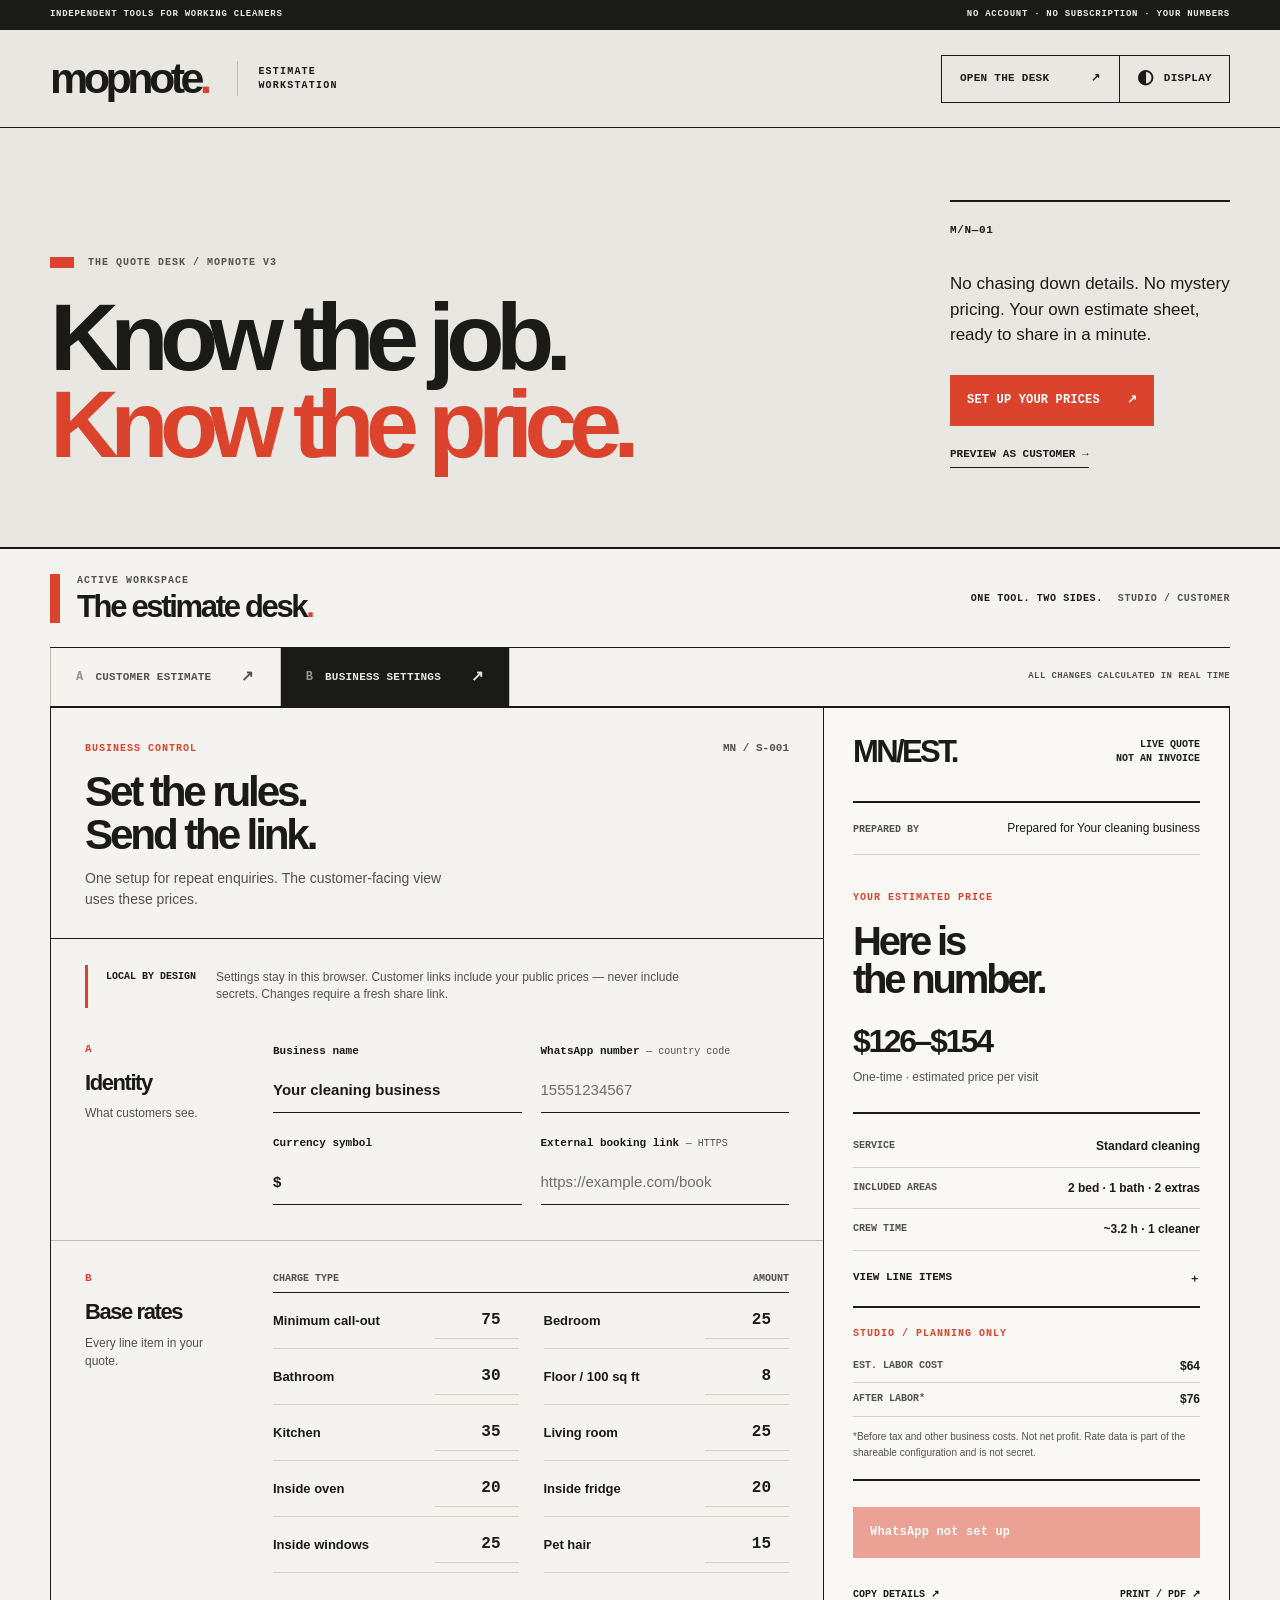
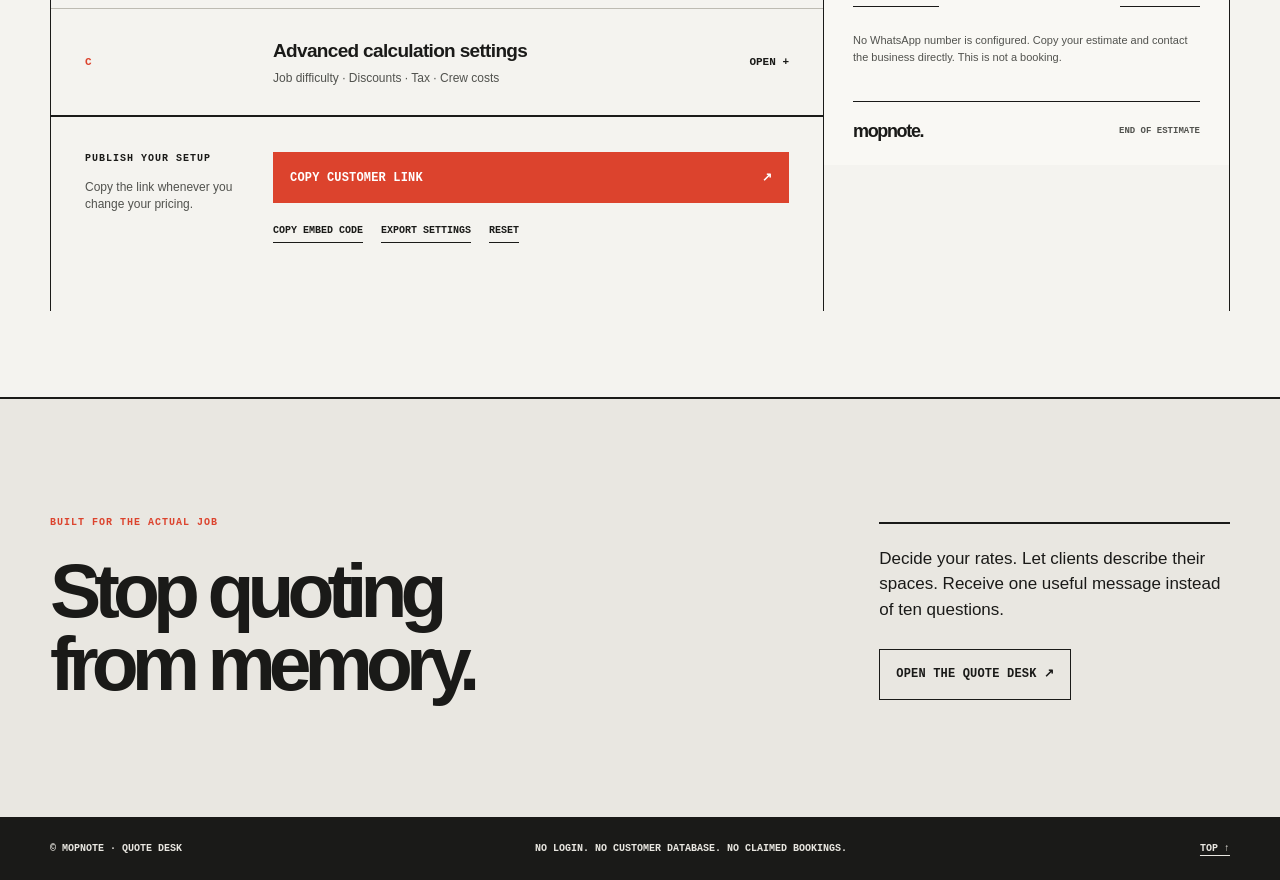
==== commit d07639e3: "Cache-bust redesigned assets so existing browsers show the new interface" ====
--- a/index.html
+++ b/index.html
@@ -10,9 +10,9 @@
   <title>Mopnote — The cleaning quote desk</title>
   <link rel="icon" href="./icon.svg" type="image/svg+xml">
   <link rel="manifest" href="./manifest.webmanifest">
-  <link rel="stylesheet" href="./styles.css">
-  <script src="./engine.js" defer></script>
-  <script src="./app.js" defer></script>
+  <link rel="stylesheet" href="./styles.css?v=3">
+  <script src="./engine.js?v=3" defer></script>
+  <script src="./app.js?v=3" defer></script>
 </head>
 <body>
 <a class="skip" href="#workspace">Skip to the calculator</a>
--- a/styles.css
+++ b/styles.css
@@ -1,186 +1,327 @@
-@import url('https://fonts.googleapis.com/css2?family=DM+Sans:wght@400;500;600;700;800&family=DM+Serif+Display:ital@0;1&display=swap');
-:root{color-scheme:light;--bg:#f8f7f2;--paper:#fffefa;--ink:#122a25;--muted:#66736d;--line:#dce3db;--accent:#c4f176;--accent-ink:#143122;--orange:#f3a985;--soft:#f0f4e8;--shadow:0 18px 58px rgba(16,44,34,.075);font:15px/1.55 'DM Sans',Arial,sans-serif;scroll-behavior:smooth}
-html[data-theme=dark]{color-scheme:dark;--bg:#0c1715;--paper:#15231f;--ink:#edf4eb;--muted:#adc0b6;--line:#364b41;--soft:#21352b;--shadow:0 15px 50px rgba(0,0,0,.18)}
-*{box-sizing:border-box}
-body{margin:0;background:var(--bg);color:var(--ink);min-width:300px}
-button,input,select,textarea{font:inherit}
+:root{
+  color-scheme:light;
+  --paper:#e9e7e1;--canvas:#f4f3ef;--input:#f9f8f4;
+  --ink:#1a1a18;--softink:#51524e;--rule:#bdbbb2;--fine:#d4d1c8;
+  --accent:#dc432d;--reverse:#fffdf8;--dark:#1a1a18;
+  --mono:ui-monospace,SFMono-Regular,Menlo,Consolas,monospace;
+  --font:Arial,Helvetica,sans-serif;
+  font:15px/1.45 var(--font);background:var(--paper);color:var(--ink);
+  scroll-behavior:smooth;
+}
+html[data-theme=dark]{color-scheme:dark;--paper:#1b1b19;--canvas:#262623;--input:#2c2c28;--ink:#ebe9e3;--softink:#c6c4ba;--rule:#73726a;--fine:#484842;--accent:#f06c4a;--reverse:#22221f;--dark:#ece9de}
+*,*::before,*::after{box-sizing:border-box}
+body{margin:0;min-width:300px;background:var(--paper)}
+a{color:inherit;text-decoration:none}
+button,input,textarea,select{font:inherit}
 button{cursor:pointer}
-button:disabled{cursor:not-allowed;opacity:.48}
+button:disabled{opacity:.48;cursor:not-allowed}
 button,a,input,select,textarea{-webkit-tap-highlight-color:transparent}
-a{text-decoration:none;color:inherit}
-button:focus-visible,a:focus-visible,input:focus-visible,select:focus-visible,textarea:focus-visible,summary:focus-visible{outline:3px solid #599f8b;outline-offset:3px}
-h1,h2,h3,h4,p{margin-top:0}
-h1,h2,h3{letter-spacing:-.04em}
-.shell{width:min(1232px,calc(100% - 64px));margin-inline:auto}
-.skip{position:absolute;top:-100px;left:20px;z-index:50;background:#fff;padding:12px}
-.skip:focus{top:10px}
-.topbar{height:86px;border-bottom:1px solid var(--line);position:relative;z-index:2}
-.nav{height:100%;display:flex;align-items:center;gap:25px}
-.logo{font-size:27px;font-weight:800;letter-spacing:-.075em;white-space:nowrap;display:inline-flex;align-items:center;gap:3px}
-.logo-symbol{display:inline-flex;width:35px;height:35px;align-items:center;justify-content:center;margin-right:8px;border-radius:12px;background:var(--ink);color:var(--bg);font-size:26px;line-height:1;transform:rotate(-7deg)}
-.logo-symbol span{color:var(--accent);margin-left:-3px}
-.logo-stop{color:#61a879}
-.nav-links{display:flex;align-items:center;gap:35px;margin-left:auto;font-weight:700;font-size:13px}
-.nav-links>a:not(.nav-pill){color:var(--muted)}
-.nav-links>a:hover{color:var(--ink)}
-.nav-pill{border:1px solid var(--ink);border-radius:100px;padding:10px 16px;display:flex;gap:23px;align-items:center}
-.nav-pill:hover{background:var(--ink);color:var(--paper)}
-.icon-button{display:grid;place-items:center;border:1px solid var(--line);background:transparent;color:var(--ink);width:40px;height:40px;border-radius:50%;font-size:21px}
-.hero{min-height:650px;display:grid;grid-template-columns:1.04fr .96fr;gap:48px;align-items:center;padding-block:74px 95px}
-.hero-copy{position:relative;z-index:1}
-.eyebrow,.section-label,.overline{font-size:11px;font-weight:800;letter-spacing:.16em;line-height:1.6}
-.eyebrow{display:flex;align-items:center;gap:10px;color:#55876c;margin-bottom:31px}
-.signal-dot,.pulse{display:inline-block;width:9px;height:9px;border-radius:50%;background:#79c888;box-shadow:0 0 0 5px rgba(116,199,133,.17)}
-.hero h1,.how h2,.statement h2{font-family:'DM Serif Display',Georgia,serif;font-weight:400;line-height:1.02}
-.hero h1{font-size:clamp(60px,6.8vw,105px);margin-bottom:27px}
-.hero h1 em,.how h2 em{font-weight:400;color:#6da37f}
-.hero-lede{font-size:18px;color:var(--muted);max-width:490px;line-height:1.65;margin-bottom:32px}
-.hero-ctas,.studio-actions{display:flex;gap:10px;align-items:center;flex-wrap:wrap}
-.btn{border:1px solid transparent;min-height:52px;padding:13px 18px;display:inline-flex;align-items:center;justify-content:space-between;gap:28px;border-radius:13px;font-size:13px;font-weight:800;white-space:nowrap;transition:transform .2s ease,background-color .2s ease}
-.btn:hover:not(:disabled){transform:translateY(-2px)}
-.btn-primary{color:#fff;background:#17392e}
-.btn-primary:hover{background:#245e49}
-.btn-quiet{color:var(--ink);background:transparent;border-color:var(--line)}
-.btn-quiet:hover,.btn-outline:hover{background:var(--soft)}
-.btn-outline{color:var(--ink);border-color:var(--line);background:transparent}
-.btn-lime{color:#1a3828;background:var(--accent)}
-.btn-lime:hover{background:#d4f79c}
-.micro-proof{color:var(--muted);font-size:12px;margin:26px 0 0}
-.micro-proof span{color:#649474}
-.hero-art{height:520px;position:relative;isolation:isolate;display:flex;align-items:center;justify-content:center}
-.hero-art::before{content:'';position:absolute;inset:0;border-radius:34px;background:radial-gradient(circle at 65% 30%,#ecf3c9 0%,#bfdfbd 44%,#88ab95 100%);transform:rotate(-2deg)}
-.art-grid{position:absolute;inset:0;border-radius:34px;opacity:.2;background-image:linear-gradient(#ffffff 1px,transparent 1px),linear-gradient(90deg,#ffffff 1px,transparent 1px);background-size:30px 30px;transform:rotate(-2deg)}
-.preview-window{position:relative;z-index:1;background:#fffefa;color:#173327;width:min(380px,82%);padding:26px 26px 22px;border-radius:22px;box-shadow:0 34px 75px #224a3660;transform:rotate(3deg)}
-.preview-top,.preview-foot{display:flex;justify-content:space-between;align-items:center;gap:10px;font-size:9px;letter-spacing:.11em;font-weight:800}
-.preview-orb{display:inline-block;background:#8cbb9c;border-radius:50%;width:8px;height:8px;margin-right:5px}
-.preview-copy{font-family:'DM Serif Display',Georgia,serif;font-size:45px;letter-spacing:-.035em;line-height:1.05;margin:32px 0}
-.preview-chips{display:flex;flex-wrap:wrap;gap:6px;margin-bottom:20px}
-.preview-chips span{background:#eff3e8;border:1px solid #dfebd9;border-radius:9px;padding:6px 8px;font-size:10px;font-weight:700}
-.preview-total{display:flex;align-items:end;justify-content:space-between;gap:10px;border-top:1px solid #d9e2d6;border-bottom:1px solid #d9e2d6;padding:20px 0}
-.preview-total small{display:block;font-size:9px;font-weight:800;letter-spacing:.14em;color:#66736d;margin-bottom:3px}
-.preview-total strong{font-size:36px;letter-spacing:-.075em;line-height:1.2}
-.preview-arrow{background:#c4f176;border-radius:14px;width:43px;height:43px;display:grid;place-items:center;font-size:22px}
-.preview-foot{color:#66736d;font-size:9px;letter-spacing:0;font-weight:500;margin-top:18px}
-.preview-foot span:last-child{font-weight:800;font-size:13px;color:#173327}
-.floating-tag{position:absolute;z-index:2;border-radius:100px;padding:12px 19px;background:#fff;color:#193c2b;font-size:10px;font-weight:800;letter-spacing:.1em;box-shadow:0 10px 26px #193f2b24}
-.tag-left{top:48px;left:-21px;transform:rotate(-9deg)}
-.tag-right{right:-23px;bottom:43px;transform:rotate(6deg);background:#17392e;color:#f4fbdc}
-.tiny-star{font-size:18px;color:#739d66;margin-right:8px}
-.trust-strip{background:#17392e;color:#d6eadb}
-.trust-items{min-height:76px;display:flex;justify-content:space-between;align-items:center;gap:20px;font-size:11px;letter-spacing:.14em;font-weight:800}
-.asterisk{color:#c4f176;font-size:21px}
-.tool-area{padding:100px 0 110px;background:var(--soft)}
-.tool-heading{display:flex;justify-content:space-between;align-items:end;gap:32px;margin-bottom:34px}
-.section-label{color:#568a6d}
-.tool-heading h2{font:400 clamp(45px,5vw,67px)/1.04 'DM Serif Display',Georgia,serif;margin:12px 0}
-.tool-heading p{font-size:15px;color:var(--muted);margin:15px 0 0}
-.mode-switch{background:var(--paper);border:1px solid var(--line);padding:5px;border-radius:100px;display:flex;align-items:center;gap:4px;white-space:nowrap}
-.mode-btn{font-weight:800;font-size:12px;border:0;background:transparent;color:var(--muted);border-radius:100px;padding:13px 19px}
-.mode-btn.active{background:var(--ink);color:var(--bg)}
-.mode-dot{display:inline-block;border-radius:50%;background:#7dc78b;height:7px;width:7px;margin-left:5px}
-.workspace-grid{display:grid;grid-template-columns:minmax(0,1fr) 360px;gap:22px;align-items:start}
-.work-surface{background:var(--paper);border:1px solid var(--line);border-radius:23px;overflow:hidden;box-shadow:var(--shadow)}
-.surface-header{display:flex;align-items:center;gap:16px;padding:31px 34px 27px;border-bottom:1px solid var(--line)}
-.surface-icon{border-radius:14px;width:50px;height:50px;background:#17392e;color:var(--accent);font-size:26px;display:grid;place-items:center;flex-shrink:0}
-.studio-icon{background:#f6c49e;color:#603e22}
-.surface-header h3{font-size:24px;margin:2px 0 0;font-weight:700}
-.overline{color:#6b9377}
-.step-badge{margin-left:auto;font-size:11px;letter-spacing:.12em;font-weight:800;color:var(--muted)}
-.form-section{padding:27px 34px;border-bottom:1px solid var(--line)}
-.step{display:grid;grid-template-columns:39px minmax(0,1fr);gap:15px}
-.step>span,.group-heading>span{font-family:'DM Serif Display',Georgia,serif;font-style:italic;font-size:27px;color:#699b7b}
-.step-body h4,.group-heading h4,.contact-form h4{font-size:19px;letter-spacing:-.035em;margin:2px 0 4px}
-.step-body>p,.group-heading p,.contact-form>p{font-size:13px;color:var(--muted);margin-bottom:20px}
-.field-grid{display:grid;grid-template-columns:repeat(2,minmax(0,1fr));gap:15px}
-.field{display:block;font-weight:800;font-size:12px;min-width:0}
-.field small{font-weight:500;color:var(--muted)}
-.field input,.field select,.field textarea{display:block;width:100%;margin-top:8px;background:var(--bg);color:var(--ink);border:1px solid var(--line);outline:0;border-radius:10px;min-height:48px;padding:12px 13px;font-weight:600;font-size:14px;transition:border-color .15s,box-shadow .15s}
-.field textarea{resize:vertical;min-height:98px}
-.field input:focus,.field select:focus,.field textarea:focus{border-color:#68ae86;box-shadow:0 0 0 3px #82d69929;outline:0}
-.field input::placeholder,.field textarea::placeholder{color:#929d96;font-weight:400}
-.field.wide{grid-column:1/-1}
-.hint{font-size:11px;color:var(--muted);margin:14px 0 0}
-.option-grid{display:grid;grid-template-columns:repeat(2,minmax(0,1fr));gap:9px}
-.check-card{min-height:66px;display:grid;grid-template-columns:23px 1fr;align-content:center;column-gap:9px;cursor:pointer;padding:12px;border:1px solid var(--line);border-radius:11px;background:var(--bg)}
-.check-card:has(input:checked){border-color:#80b79a;background:var(--soft)}
-.check-card input{grid-row:span 2;width:17px;height:17px;margin:3px 0 0;accent-color:#267b57}
-.check-card span{font-size:13px;font-weight:800;line-height:1.25}
-.check-card small{font-size:10px;color:var(--muted);margin-top:2px}
-.contact-form{padding:29px 34px 35px}
-.contact-form h4{font-size:23px;margin:6px 0}
-.studio-intro{margin:28px 34px 0;padding:16px 17px;border-left:3px solid #8cbd9b;background:var(--soft);border-radius:6px;color:var(--muted);font-size:12px}
-.studio-group{padding:27px 34px;border-bottom:1px solid var(--line)}
-.group-heading{display:grid;grid-template-columns:40px 1fr;gap:14px}
-.group-heading p{margin-bottom:17px}
-.advanced{border-bottom:1px solid var(--line)}
-.advanced summary{list-style:none;display:flex;justify-content:space-between;align-items:center;gap:15px;padding:25px 34px;cursor:pointer}
+button:focus-visible,a:focus-visible,input:focus-visible,select:focus-visible,textarea:focus-visible,summary:focus-visible{outline:3px solid var(--accent);outline-offset:3px}
+p,h1,h2,h3,h4{margin-top:0}
+h1,h2,h3,h4{letter-spacing:-.045em}
+[hidden]{display:none!important}
+.frame{width:min(1380px,calc(100% - 100px));margin-inline:auto}
+.visually-hidden{position:absolute!important;width:1px;height:1px;overflow:hidden;clip:rect(0,0,0,0);white-space:nowrap}
+.skip{position:absolute;top:-150px;z-index:100;left:16px;background:var(--canvas);border:2px solid var(--ink);padding:14px}
+.skip:focus{top:14px}
+.notice-line{border-bottom:1px solid var(--ink);background:var(--ink);color:var(--paper)}
+.notice-line .frame{min-height:29px;display:flex;align-items:center;justify-content:space-between;gap:15px;font:700 9px/1.4 var(--mono);letter-spacing:.08em}
+.site-header{background:var(--paper);border-bottom:1px solid var(--ink)}
+.header-grid{min-height:97px;display:grid;grid-template-columns:auto 1fr auto;align-items:center;gap:30px}
+.wordmark{font-size:43px;font-family:Arial,Helvetica,sans-serif;font-weight:900;letter-spacing:-.105em;line-height:1}
+.wordmark span,.period{color:var(--accent)}
+.header-descriptor{border-left:1px solid var(--rule);padding:4px 0 4px 20px;font:700 10px/1.35 var(--mono);letter-spacing:.12em}
+.header-actions{display:flex;align-items:stretch;gap:0}
+.header-link,.theme-button{background:transparent;color:var(--ink);font:800 11px/1.3 var(--mono);letter-spacing:.025em;min-height:48px}
+.header-link{display:flex;align-items:center;gap:42px;border:1px solid var(--ink);padding:14px 18px}
+.header-link:hover{background:var(--ink);color:var(--paper)}
+.theme-button{border:1px solid var(--ink);border-left:0;display:flex;align-items:center;gap:10px;padding:10px 17px}
+.theme-button>span:first-child{font-size:19px;line-height:1}
+.theme-button:hover{background:var(--ink);color:var(--paper)}
+.intro{display:grid;grid-template-columns:minmax(0,1.5fr) minmax(250px,.5fr);align-items:end;gap:60px;padding-block:72px 79px}
+.eyeline,.tiny-label,.closing-kicker{font:800 10px/1.45 var(--mono);letter-spacing:.1em}
+.eyeline{display:flex;align-items:center;gap:14px;color:var(--softink);margin-bottom:24px}
+.index-mark{width:24px;height:11px;background:var(--accent);display:inline-block}
+.intro h1{font-size:clamp(62px,7.45vw,120px);font-family:Arial,Helvetica,sans-serif;font-weight:900;letter-spacing:-.09em;line-height:.91;margin:0}
+.intro h1 span{color:var(--accent)}
+.intro-aside{position:relative;border-top:2px solid var(--ink);padding-top:15px;max-width:360px;justify-self:end}
+.intro-number{font:700 11px var(--mono);letter-spacing:.06em}
+.intro-aside p{font-size:17px;line-height:1.52;margin:32px 0 27px}
+.intro-buttons{display:flex;flex-direction:column;align-items:flex-start;gap:17px}
+.flat-button{display:inline-flex;min-height:51px;justify-content:space-between;align-items:center;gap:27px;border:1px solid var(--ink);padding:12px 16px;font:800 12px/1.4 var(--mono);letter-spacing:.015em;text-align:left;white-space:normal}
+.flat-button:hover{background:var(--ink);color:var(--paper)}
+.primary-button{background:var(--accent);border-color:var(--accent);color:#fff}
+.primary-button:hover{background:var(--ink);border-color:var(--ink);color:var(--paper)}
+.outline-button{background:transparent;color:var(--ink)}
+.under-button{font:800 11px/1.4 var(--mono);color:var(--ink);border:0;border-bottom:1px solid var(--ink);padding:4px 0;background:none;text-align:left}
+.under-button:hover{color:var(--accent);border-color:var(--accent)}
+.workspace{background:var(--canvas);border-top:2px solid var(--ink);border-bottom:2px solid var(--ink);padding:0 0 86px;scroll-margin-top:0}
+.desk-bar{display:flex;justify-content:space-between;align-items:center;gap:30px;border-bottom:1px solid var(--ink);padding:25px 0 23px}
+.desk-title{display:flex;align-items:center;gap:17px}
+.desk-rule{background:var(--accent);width:10px;height:49px;display:block}
+.desk-title .tiny-label{color:var(--softink);margin-bottom:3px}
+.desk-title h2{font-size:31px;font-weight:900;letter-spacing:-.075em;margin:0;line-height:1.05}
+.desk-caption{display:flex;gap:15px;align-items:center;font:700 10px var(--mono);letter-spacing:.06em}
+.desk-caption span{color:var(--softink)}
+.tab-bar{display:flex;align-items:stretch;border-bottom:2px solid var(--ink);min-height:58px;gap:0}
+.tab{border:0;border-right:1px solid var(--rule);background:transparent;color:var(--softink);min-height:58px;padding:0 25px;font:800 11px var(--mono);letter-spacing:.02em;display:flex;align-items:center;gap:12px;white-space:nowrap}
+.tab:first-child{border-left:1px solid var(--rule)}
+.tab.active{background:var(--ink);color:var(--paper)}
+.tab:hover:not(.active){background:var(--paper);color:var(--ink)}
+.tab-count{font:700 12px var(--mono);opacity:.6}
+.tab-arrow{font-size:15px;margin-left:18px}
+.bar-filler{margin-left:auto;align-self:center;padding-left:15px;text-align:right;font:700 9px/1.4 var(--mono);letter-spacing:.04em;color:var(--softink)}
+.work-grid{display:grid;grid-template-columns:minmax(0,1fr) 405px;align-items:start;border-left:1px solid var(--ink);border-right:1px solid var(--ink);background:var(--canvas)}
+.work-main{min-width:0;border-right:1px solid var(--ink)}
+.panel-title{display:flex;justify-content:space-between;gap:35px;border-bottom:1px solid var(--ink);padding:34px 34px 29px}
+.panel-title .tiny-label{color:var(--accent);margin-bottom:14px}
+.panel-title h3{font-size:clamp(32px,3.3vw,48px);line-height:1.02;letter-spacing:-.075em;font-weight:900;margin:0 0 12px}
+.panel-title p{margin:0;color:var(--softink);font-size:14px;max-width:380px}
+.panel-serial{font:700 11px var(--mono);color:var(--softink);white-space:nowrap}
+.data-notice{margin:26px 34px 4px;border-left:3px solid var(--accent);padding:4px 0 4px 18px;display:flex;gap:20px;align-items:start}
+.data-notice strong{font:800 10px/1.6 var(--mono);white-space:nowrap}
+.data-notice p{font-size:12px;color:var(--softink);margin:0;max-width:480px}
+.form-block{display:grid;grid-template-columns:160px minmax(0,1fr);gap:28px;padding:32px 34px 35px;border-bottom:1px solid var(--rule)}
+.form-block.last{border-bottom:0}
+.block-aside{min-width:0}
+.block-letter{display:block;font:800 11px/1 var(--mono);color:var(--accent);margin-bottom:16px}
+.block-aside h4{font-size:22px;line-height:1.1;font-weight:900;letter-spacing:-.065em;margin:0 0 9px}
+.block-aside p{font-size:12px;color:var(--softink);line-height:1.55;margin:0;max-width:144px}
+.block-inputs{min-width:0}
+.field-grid{display:grid;grid-template-columns:repeat(2,minmax(0,1fr));gap:23px 19px}
+.field{min-width:0;display:block;font:800 11px/1.4 var(--mono);color:var(--ink)}
+.field small{font-size:10px;font-weight:400;color:var(--softink)}
+.field input,.field select,.field textarea{
+  display:block;width:100%;border:0;border-bottom:1px solid var(--ink);
+  border-radius:0;background:transparent;color:var(--ink);
+  margin-top:9px;padding:11px 0 12px;min-height:45px;
+  outline:0;box-shadow:none;font:600 15px/1.3 var(--font);
+  transition:border-color .14s ease;
+}
+.field select{cursor:pointer;padding-right:28px}
+.field select option{background:var(--canvas);color:var(--ink)}
+.field input:focus,.field select:focus,.field textarea:focus{border-bottom:3px solid var(--accent);padding-bottom:10px;outline:0}
+.field input::placeholder,.field textarea::placeholder{color:var(--softink);font-weight:400;opacity:.82}
+.field textarea{min-height:76px;resize:vertical}
+.field.full{grid-column:1/-1}
+.field-help{margin:19px 0 0;color:var(--softink);font-size:12px;line-height:1.45}
+.checks{display:grid;grid-template-columns:1fr 1fr;gap:0 23px}
+.check-line{display:grid;grid-template-columns:19px 1fr 20px;gap:11px;align-items:center;min-height:72px;border-bottom:1px solid var(--fine);cursor:pointer;color:var(--ink)}
+.check-line input{width:18px;height:18px;accent-color:var(--accent);margin:0;cursor:pointer}
+.check-line>span:nth-child(2){font-size:14px;font-weight:800;line-height:1.35}
+.check-line small{font-size:11px;color:var(--softink);font-weight:400;display:block;margin-top:3px}
+.check-symbol{font:400 19px var(--mono);color:var(--softink);text-align:right}
+.check-line:has(input:checked) .check-symbol{color:var(--accent)}
+.rate-header,.rate-line{display:grid;grid-template-columns:minmax(0,1fr) 84px;align-items:center;gap:12px}
+.rate-header{color:var(--softink);font:800 10px var(--mono);padding:0 0 8px;border-bottom:1px solid var(--ink)}
+.rate-header span:last-child{text-align:right}
+.rate-grid{display:grid;grid-template-columns:1fr 1fr;gap:0 25px}
+.rate-line{min-height:56px;border-bottom:1px solid var(--fine);font:600 13px/1.3 var(--font)}
+.rate-line>span{padding:8px 0}
+.rate-line input{width:100%;max-width:84px;min-height:36px;text-align:right;background:transparent;border:0;border-bottom:1px solid var(--fine);border-radius:0;color:var(--ink);font:800 16px var(--mono);padding:5px 3px;outline:0}
+.rate-line input:focus{border-color:var(--accent);border-bottom-width:3px}
+.advanced{border-bottom:1px solid var(--ink)}
+.advanced summary{display:grid;grid-template-columns:160px minmax(0,1fr) auto;gap:28px;align-items:center;cursor:pointer;padding:28px 34px;list-style:none}
 .advanced summary::-webkit-details-marker{display:none}
-.advanced summary strong{font-size:16px;display:block}
-.advanced summary small{color:var(--muted);font-size:12px;display:block;margin-top:4px}
-.advanced summary .plus{font-size:28px;line-height:1}
-.advanced[open] summary .plus{transform:rotate(45deg)}
-.advanced .studio-group{padding-top:0;border:0}
-.studio-actions{padding:28px 34px 8px;gap:9px}
-.studio-actions .btn{min-height:47px}
-.text-link{border:0;background:transparent;color:var(--muted);text-decoration:underline;text-underline-offset:3px;font-size:12px;font-weight:700;padding:10px}
-.feedback{font-size:12px;color:#387957;min-height:18px;margin:12px 34px 20px;overflow-wrap:anywhere}
-.result-card{position:sticky;top:20px;padding:28px;background:#17392e;color:#f7f8ee;border-radius:23px;box-shadow:0 15px 40px #0e372532}
-.result-top{display:flex;justify-content:space-between;align-items:center;gap:10px;margin-bottom:30px}
-.result-led,.result-num{font-size:10px;font-weight:800;letter-spacing:.14em;color:#b8d7c3}
-.pulse{margin-right:9px;box-shadow:0 0 0 5px #83d59024}
-.result-card h3{font:400 37px/1.08 'DM Serif Display',Georgia,serif;margin:0 0 11px;letter-spacing:-.04em}
-.result-business{color:#b8d7c3;font-size:12px;margin-bottom:18px}
-.amount{font-size:clamp(30px,3.2vw,45px);font-weight:800;letter-spacing:-.075em;line-height:1.2;overflow-wrap:anywhere}
-.pervisit{color:#c0d8c6;font-size:12px;margin-top:6px}
-.result-divider{border-top:1px solid #426254;margin:22px 0}
-.estimate-row{display:flex;justify-content:space-between;gap:20px;padding:7px 0;font-size:12px;line-height:1.4}
-.estimate-row span{color:#b8d7c3}
-.estimate-row strong{text-align:right;font-size:12px}
-.breakdown{margin-top:15px;padding-top:15px;border-top:1px solid #426254}
-.breakdown summary{list-style:none;display:flex;justify-content:space-between;gap:15px;cursor:pointer;color:#d8f2df;font-size:12px;font-weight:800}
+.advanced-marker{color:var(--accent);font:800 11px var(--mono)}
+.advanced-copy strong{display:block;font-weight:900;font-size:19px;letter-spacing:-.035em}
+.advanced-copy small{display:block;color:var(--softink);font-size:12px;margin-top:5px}
+.advanced-toggle{font:800 11px var(--mono);white-space:nowrap}
+.advanced[open] .advanced-toggle{font-size:0}
+.advanced[open] .advanced-toggle::after{content:"CLOSE −";font:800 11px var(--mono)}
+.sub-block{padding-top:12px;border-bottom:0;background:var(--paper)}
+.sub-block .block-aside h4{font-size:20px}
+.action-area{display:grid;grid-template-columns:170px 1fr;gap:18px;align-items:start;padding:35px 34px 15px;border-top:1px solid var(--ink)}
+.action-area .tiny-label{margin-bottom:12px}
+.action-area p{margin:0;font-size:12px;line-height:1.4;color:var(--softink)}
+.action-stack .primary-button{width:100%}
+.utility-buttons{display:flex;flex-wrap:wrap;gap:12px 18px;margin-top:20px}
+.utility-buttons button,.receipt-tools button{border:0;border-bottom:1px solid var(--ink);background:transparent;color:var(--ink);padding:2px 0 5px;font:800 10px/1.2 var(--mono);cursor:pointer}
+.utility-buttons button:hover,.receipt-tools button:hover{color:var(--accent);border-color:var(--accent)}
+.feedback{font-size:12px;line-height:1.45;color:var(--accent);margin:10px 34px 25px;min-height:18px;overflow-wrap:anywhere}
+.receipt{min-width:0;position:sticky;top:0;background:var(--input);padding:30px 29px 21px;border-top:0}
+.receipt-top{display:flex;align-items:start;justify-content:space-between;gap:12px;padding-bottom:34px;border-bottom:2px solid var(--ink)}
+.receipt-top strong{font:900 31px/.9 var(--font);letter-spacing:-.085em}
+.receipt-top>span{font:800 10px/1.45 var(--mono);text-align:right}
+.receipt-meta{display:flex;align-items:baseline;justify-content:space-between;gap:12px;border-bottom:1px solid var(--fine);padding:17px 0;font-size:12px}
+.receipt-meta span:first-child{font:800 10px var(--mono);color:var(--softink);white-space:nowrap}
+.receipt-meta span:last-child{text-align:right;overflow-wrap:anywhere}
+.receipt-intro{padding-top:36px}
+.receipt-intro .tiny-label{color:var(--accent);margin-bottom:16px}
+.receipt h3{font:900 40px/.97 var(--font);letter-spacing:-.08em;margin:0 0 25px}
+.receipt-price{font:900 clamp(29px,2.5vw,39px)/1.1 var(--font);letter-spacing:-.075em;overflow-wrap:anywhere;font-variant-numeric:tabular-nums}
+.receipt-sub{color:var(--softink);margin:10px 0 25px;font-size:12px}
+.receipt-line{border-top:2px solid var(--ink);margin-bottom:12px}
+.estimate-row{display:flex;justify-content:space-between;align-items:start;gap:16px;border-bottom:1px solid var(--fine);padding:12px 0;font-size:12px;line-height:1.4}
+.estimate-row>span{font:700 10px/1.6 var(--mono);color:var(--softink)}
+.estimate-row strong{font-weight:800;text-align:right;max-width:62%}
+.breakdown{margin:0;border-bottom:2px solid var(--ink)}
+.breakdown summary{list-style:none;cursor:pointer;display:flex;justify-content:space-between;padding:20px 0;font:800 11px var(--mono)}
 .breakdown summary::-webkit-details-marker{display:none}
-.breakdown-list{margin-top:14px;padding:11px 12px;background:#24483b;border-radius:10px}
-.breakdown-line{display:flex;justify-content:space-between;gap:14px;font-size:11px;padding:4px 0}
-.breakdown-line span:first-child{color:#bad0c1}
-.business-metrics{margin-top:20px;padding:15px 13px;background:#254d3c;border-radius:10px}
-.business-metrics .overline{color:#caefaa;letter-spacing:.11em}
-.business-metrics p{color:#b6d1c1;font-size:10px;margin:10px 0 0}
-.result-card .btn{width:100%;margin-top:9px}
-.result-secondary{display:flex;gap:12px;justify-content:space-between;margin-top:16px}
-.result-secondary button{font-size:11px;text-decoration:underline;text-underline-offset:3px;border:0;background:transparent;color:#cfe5d4;padding:5px 0;text-align:left}
-.result-disclaimer{color:#aac5b2;font-size:10px;line-height:1.6;margin:18px 0 0}
-.result-card .feedback{margin:12px 0 0;color:#d4f2aa}
+.breakdown summary:hover{color:var(--accent)}
+.breakdown-list{padding-bottom:17px}
+.breakdown-line{display:flex;justify-content:space-between;gap:20px;font:500 12px/1.5 var(--font);padding:4px 0}
+.breakdown-line>span{color:var(--softink)}
+.breakdown-line strong{font-variant-numeric:tabular-nums}
+.business-metrics{border-bottom:2px solid var(--ink);padding:19px 0}
+.business-metrics .tiny-label{color:var(--accent);margin-bottom:8px}
+.business-metrics .estimate-row{padding:8px 0}
+.business-metrics p{color:var(--softink);font-size:10px;line-height:1.55;margin:12px 0 0}
+.receipt-actions{padding-top:26px}
+.receipt-actions .flat-button{width:100%;margin-bottom:10px}
+.receipt-tools{display:flex;gap:16px;justify-content:space-between;margin-top:19px}
+.receipt-fine{margin:25px 0 8px;color:var(--softink);font-size:11px;line-height:1.55}
+.receipt .feedback{margin:8px 0;min-height:0}
+.receipt-foot{display:flex;justify-content:space-between;align-items:center;gap:15px;border-top:1px solid var(--ink);margin-top:35px;padding-top:16px}
+.receipt-foot span:first-child{font-size:18px;font-weight:900;letter-spacing:-.075em}
+.receipt-foot span:last-child{font:700 9px var(--mono);color:var(--softink)}
 .mobile-estimate{display:none}
-.how{padding-block:110px}
-.how-head{display:flex;justify-content:space-between;align-items:start}
-.how h2{font-size:clamp(47px,5.2vw,75px);margin:13px 0 47px}
-.how-grid{display:grid;grid-template-columns:repeat(3,1fr);gap:17px}
-.how-grid article{border:1px solid var(--line);border-radius:20px;padding:26px;background:var(--paper);min-height:275px}
-.how-num{font-size:11px;font-weight:800;letter-spacing:.1em;color:#659a79}
-.how-icon{width:65px;height:65px;border-radius:20px;background:var(--soft);display:grid;place-items:center;color:#72a383;font-size:32px;margin:20px 0}
-.how-grid h3{font-size:23px;margin:0 0 9px}
-.how-grid p{font-size:13px;color:var(--muted);max-width:300px}
-.statement{background:#17392e;color:#f7f8ee;padding:95px 0}
-.statement-inner{display:grid;grid-template-columns:1.1fr .9fr;gap:70px;align-items:end}
-.statement h2{font-size:clamp(47px,5.2vw,78px);margin:15px 0 0}
-.statement p{font-size:18px;color:#c0d7c7;max-width:470px;line-height:1.7;margin-bottom:28px}
-.statement .section-label{color:#b5dfb7}
-.footer{border-top:1px solid var(--line);padding:30px 0}
-.footer-inner{display:flex;align-items:center;justify-content:space-between;gap:30px}
-.footer .logo{font-size:23px}
-.footer-inner>span{font-size:12px;color:var(--muted)}
-.footer-inner>a:last-child{font-size:12px;font-weight:800;color:var(--muted)}
-[hidden]{display:none!important}
-@media(max-width:1100px){.workspace-grid{grid-template-columns:minmax(0,1fr) 330px}.hero{gap:25px}.hero h1{font-size:clamp(58px,7vw,88px)}.floating-tag{font-size:9px}.tag-left{left:0}.tag-right{right:0}}
-@media(max-width:870px){.shell{width:min(100% - 42px,740px)}.nav-links{gap:15px}.hero{grid-template-columns:1fr;gap:35px;padding-top:68px}.hero h1{font-size:clamp(62px,10vw,88px)}.hero-art{height:440px;width:min(100%,620px);margin:auto}.hero-lede{max-width:580px}.tool-heading{align-items:start;flex-direction:column}.workspace-grid{grid-template-columns:1fr}.result-card{position:relative;top:auto}.trust-items{flex-wrap:wrap;justify-content:center;padding:18px 0;gap:12px 25px}.how-grid{gap:12px}.how-grid article{padding:19px}.statement-inner{gap:28px}}
-@media(max-width:600px){:root{font-size:14px}.shell{width:calc(100% - 32px)}.topbar{height:68px}.logo{font-size:24px}.logo-symbol{width:31px;height:31px;font-size:23px}.nav-links>a:not(.nav-pill){display:none}.nav-links{margin-left:auto}.nav-pill{padding:9px 12px;font-size:11px;gap:8px}.theme-button{width:36px;height:36px}.nav{gap:9px}.hero{padding:56px 0 75px;min-height:0;gap:33px}.hero h1{font-size:clamp(52px,12vw,75px);margin-bottom:22px}.hero-lede{font-size:16px}.hero-ctas{flex-direction:column;align-items:stretch}.hero-ctas .btn{width:100%}.micro-proof{font-size:11px}.hero-art{height:365px}.preview-window{width:80%;padding:18px}.preview-copy{font-size:35px;margin:21px 0}.preview-total strong{font-size:29px}.preview-foot{font-size:8px}.tag-left{top:25px}.tag-right{bottom:10px}.trust-items{font-size:9px;letter-spacing:.09em;gap:8px 15px}.asterisk{font-size:16px}.tool-area{padding:65px 0 100px}.tool-heading h2{font-size:47px}.mode-switch{width:100%;border-radius:16px}.mode-btn{flex:1;padding:12px 10px;border-radius:12px;font-size:11px}.surface-header{padding:24px 18px;gap:10px}.surface-icon{width:44px;height:44px;font-size:22px}.surface-header h3{font-size:21px}.step-badge{font-size:9px}.form-section{padding:24px 18px}.step{grid-template-columns:29px minmax(0,1fr);gap:8px}.step>span{font-size:22px}.field-grid{gap:12px}.field input,.field select{min-height:48px}.option-grid{gap:8px}.check-card{padding:10px 8px;grid-template-columns:19px 1fr}.check-card span{font-size:12px}.check-card input{width:16px;height:16px}.contact-form{padding:26px 18px}.studio-intro{margin:20px 18px 0}.studio-group{padding:24px 18px}.group-heading{grid-template-columns:29px 1fr;gap:8px}.advanced summary{padding:20px 18px}.studio-actions{padding:24px 18px 6px}.studio-actions .btn{width:100%}.studio-actions .text-link{width:100%}.result-card{padding:24px 20px;border-radius:20px}.amount{font-size:36px}.mobile-estimate{display:flex;position:fixed;z-index:10;bottom:0;left:0;right:0;background:#f8faf2;color:#143122;border-top:1px solid #d4e1d2;box-shadow:0 -10px 35px #12332b22;padding:10px max(17px,env(safe-area-inset-right)) calc(10px + env(safe-area-inset-bottom));justify-content:space-between;align-items:center;gap:14px}.mobile-estimate small{display:block;font-weight:800;font-size:9px;letter-spacing:.1em;color:#659575}.mobile-estimate strong{font-size:22px;letter-spacing:-.06em;line-height:1.2}.mobile-estimate button{border:0;background:#17392e;color:#fff;border-radius:10px;padding:12px 16px;font-size:11px;font-weight:800}.how{padding-block:76px}.how h2{font-size:52px}.how-grid{grid-template-columns:1fr}.how-grid article{min-height:0;padding:22px}.how-icon{margin:15px 0}.statement{padding:75px 0}.statement-inner{grid-template-columns:1fr;gap:18px}.statement h2{font-size:51px}.statement p{font-size:15px}.footer{padding:26px 0 98px}.footer-inner{align-items:start;flex-wrap:wrap;gap:14px}.footer-inner>span{flex-basis:100%;order:3}.result-secondary{gap:10px}}
-@media(max-width:370px){.nav-pill{font-size:10px}.hero h1{font-size:50px}.field-grid{grid-template-columns:1fr}.field.wide{grid-column:auto}.preview-total strong{font-size:26px}.floating-tag{font-size:8px}.result-card h3{font-size:34px}}
-@media(prefers-reduced-motion:reduce){*,*:before,*:after{scroll-behavior:auto!important;transition:none!important;animation:none!important}}
-@media print{@page{margin:16mm}body{background:#fff!important;color:#14291d!important}.topbar,.hero,.trust-strip,.tool-heading,.work-surface,.how,.statement,.footer,.mobile-estimate,.result-card .btn,.result-secondary,.result-disclaimer,.business-metrics,.feedback{display:none!important}.tool-area{background:transparent;padding:0}.shell{width:100%}.workspace-grid{display:block}.result-card{display:block!important;box-shadow:none;background:#fff;color:#14291d;border:2px solid #14291d;max-width:100%;position:static;top:auto}.result-card .result-led,.result-card .result-business,.result-card .pervisit,.result-card .estimate-row span,.result-card .breakdown summary,.result-card .result-num{color:#52665c}.result-divider{border-color:#ddd}.breakdown{display:block}.breakdown-list{background:#fff;color:#14291d}.breakdown-line span:first-child{color:#52665c}.result-top{margin-bottom:20px}.tool-area{padding:0}.amount{font-size:48px}}
-
-.customer-mode .hero,.customer-mode .trust-strip,.customer-mode .how,.customer-mode .statement{display:none}
-.customer-mode .tool-area{padding-top:48px;padding-bottom:75px}
-.customer-mode .tool-heading{margin-bottom:24px}
-.customer-mode .tool-heading h2{font-size:48px}
-.customer-mode .mode-switch{display:none}
-@media(max-width:600px){.customer-mode .tool-area{padding-top:35px;padding-bottom:100px}.customer-mode .tool-heading h2{font-size:39px}.customer-mode .tool-heading p{font-size:13px}}
+.closing{display:grid;grid-template-columns:1fr .45fr;gap:50px;align-items:end;padding-block:110px 117px}
+.closing-kicker{color:var(--accent)}
+.closing h2{font-size:clamp(45px,6vw,91px);font-weight:900;letter-spacing:-.09em;line-height:.95;margin:23px 0 0}
+.closing-right{border-top:2px solid var(--ink);padding-top:22px}
+.closing-right p{font-size:17px;line-height:1.5;margin-bottom:27px}
+.site-footer{background:var(--ink);color:var(--paper);padding:24px 0}
+.site-footer .frame{display:flex;justify-content:space-between;gap:30px;align-items:center;font:700 10px/1.5 var(--mono)}
+.site-footer a{text-decoration:underline;text-underline-offset:4px}
+.customer-mode .intro,.customer-mode .closing{display:none}
+.customer-mode .workspace{border-top:0;padding-bottom:80px}
+.customer-mode .desk-bar{padding-top:33px}
+.customer-mode .tab-bar{display:none}
+.customer-mode .work-grid{margin-top:20px;border-top:1px solid var(--ink)}
+.customer-mode .receipt{top:20px}
+@media(max-width:1150px){
+ .frame{width:min(100% - 64px,1300px)}
+ .intro{grid-template-columns:1.3fr .7fr;gap:35px}
+ .intro h1{font-size:clamp(58px,7.8vw,89px)}
+ .work-grid{grid-template-columns:minmax(0,1fr) 340px}
+ .form-block{grid-template-columns:120px minmax(0,1fr);gap:18px;padding:27px 22px}
+ .advanced summary{grid-template-columns:120px minmax(0,1fr) auto;gap:18px;padding-inline:22px}
+ .panel-title{padding-inline:22px}
+ .data-notice{margin-inline:22px}
+ .action-area{padding-inline:22px;grid-template-columns:120px 1fr}
+ .receipt{padding-inline:23px}
+ .rate-grid{gap:0 14px}
+ .desk-caption{font-size:9px}
+}
+@media(max-width:870px){
+ .frame{width:calc(100% - 44px)}
+ .intro{grid-template-columns:1fr;align-items:start;padding-block:54px 66px;gap:32px}
+ .intro h1{font-size:clamp(66px,10vw,94px)}
+ .intro-aside{max-width:620px;justify-self:start;display:grid;grid-template-columns:1fr 1.2fr;align-items:start;gap:12px 20px;width:100%}
+ .intro-number{grid-column:1/-1}
+ .intro-aside p{margin:0}
+ .intro-buttons{align-items:stretch}
+ .work-grid{grid-template-columns:1fr}
+ .work-main{border-right:0}
+ .receipt{position:relative;top:auto;border-top:2px solid var(--ink)}
+ .receipt-price{font-size:44px}
+ .rate-grid{gap:0 25px}
+ .bar-filler{display:none}
+ .desk-caption{display:none}
+ .tab{flex:1;justify-content:space-between}
+ .form-block{grid-template-columns:160px minmax(0,1fr);gap:24px;padding:29px}
+ .panel-title{padding-inline:29px}
+ .advanced summary{padding-inline:29px;grid-template-columns:160px 1fr auto;gap:24px}
+ .action-area{grid-template-columns:160px 1fr;padding-inline:29px}
+ .data-notice{margin-inline:29px}
+ .closing{grid-template-columns:1fr .7fr}
+}
+@media(max-width:610px){
+ .frame{width:calc(100% - 32px)}
+ .notice-line .frame{justify-content:center;min-height:27px;font-size:8px}
+ .notice-line .frame>span:last-child{display:none}
+ .header-grid{min-height:66px;gap:12px;grid-template-columns:auto 1fr auto}
+ .wordmark{font-size:33px}
+ .header-descriptor{display:none}
+ .header-link{font-size:9px;min-height:38px;padding:10px 12px;gap:8px}
+ .theme-button{min-height:38px;padding:6px 9px}
+ .theme-text{display:none}
+ .intro{padding:51px 0 55px;gap:37px}
+ .eyeline{font-size:9px;margin-bottom:24px}
+ .intro h1{font-size:clamp(51px,10.5vw,70px);line-height:.95}
+ .intro-aside{display:block}
+ .intro-aside p{font-size:15px;margin:18px 0}
+ .intro-buttons{gap:13px}
+ .intro-buttons .flat-button{width:100%}
+ .desk-bar{padding-block:18px}
+ .desk-rule{height:39px;width:7px}
+ .desk-title h2{font-size:25px}
+ .desk-title{gap:10px}
+ .tab{font-size:9px;padding:0 10px;min-height:54px;gap:5px}
+ .tab-count{font-size:10px}
+ .tab-arrow{display:none}
+ .work-grid{border-left:0;border-right:0}
+ .panel-title{padding:28px 15px 25px}
+ .panel-title h3{font-size:38px}
+ .panel-title p{font-size:12px}
+ .panel-serial{font-size:9px}
+ .form-block{display:block;padding:26px 15px 29px}
+ .block-aside{display:grid;grid-template-columns:22px 1fr;gap:2px 9px;margin-bottom:25px}
+ .block-letter{grid-row:span 2;margin:2px 0;font-size:11px}
+ .block-aside h4{font-size:21px;margin:0}
+ .block-aside p{grid-column:2;max-width:none}
+ .field-grid{gap:19px 15px}
+ .field{font-size:10px}
+ .field input,.field select,.field textarea{font-size:16px}
+ .field-help{font-size:11px}
+ .data-notice{margin:22px 15px 0;display:block;padding-left:13px}
+ .data-notice p{margin-top:8px}
+ .rate-grid{grid-template-columns:1fr 1fr;gap:0 14px}
+ .rate-header{font-size:9px}
+ .rate-line{grid-template-columns:1fr 57px;gap:4px;font-size:11px}
+ .rate-line input{max-width:57px;font-size:14px}
+ .advanced summary{grid-template-columns:22px 1fr auto;gap:9px;padding:22px 15px}
+ .advanced-copy strong{font-size:15px}
+ .advanced-copy small{font-size:11px}
+ .advanced-toggle{font-size:10px}
+ .sub-block{padding:25px 15px}
+ .action-area{grid-template-columns:1fr;padding:27px 15px;gap:21px}
+ .action-stack .flat-button{width:100%}
+ .utility-buttons{justify-content:space-between}
+ .utility-buttons button{font-size:9px}
+ .feedback{margin:8px 15px 20px}
+ .receipt{padding:26px 17px}
+ .receipt h3{font-size:44px}
+ .receipt-price{font-size:38px}
+ .mobile-estimate{display:flex;position:fixed;z-index:40;bottom:0;left:0;right:0;border-top:2px solid #1a1a18;background:#f5f3ec;color:#171715;padding:11px 16px calc(11px + env(safe-area-inset-bottom));justify-content:space-between;align-items:center;gap:10px}
+ .mobile-estimate small{display:block;font:800 10px var(--mono);color:#63615b}
+ .mobile-estimate strong{display:block;font:900 24px/1.2 Arial,Helvetica,sans-serif;letter-spacing:-.05em}
+ .mobile-estimate button{background:#1a1a18;color:#fff;border:0;padding:13px 12px;font:800 10px var(--mono)}
+ .workspace{padding-bottom:104px}
+ .closing{display:block;padding:65px 0 85px}
+ .closing h2{font-size:58px}
+ .closing-right{margin-top:32px}
+ .closing-right p{font-size:15px}
+ .site-footer{padding:23px 0 105px}
+ .site-footer .frame{flex-wrap:wrap;font-size:9px;gap:12px}
+ .site-footer .frame span:nth-child(2){order:3;width:100%;color:#bbb}
+ .customer-mode .workspace{padding-bottom:100px}
+}
+@media(max-width:380px){
+ .header-link{padding-inline:8px}
+ .wordmark{font-size:30px}
+ .tab{font-size:8px}
+ .field-grid{grid-template-columns:1fr}
+ .field.full{grid-column:auto}
+ .checks{grid-template-columns:1fr}
+ .rate-grid{grid-template-columns:1fr}
+ .panel-title h3{font-size:33px}
+ .receipt-price{font-size:34px}
+ .intro h1{font-size:49px}
+ .utility-buttons{gap:12px}
+}
+@media(prefers-reduced-motion:reduce){*,*::before,*::after{scroll-behavior:auto!important;transition:none!important;animation:none!important}}
+@media print{
+ @page{margin:15mm}
+ html,body{background:#fff!important;color:#000!important}
+ .notice-line,.site-header,.intro,.desk-bar,.tab-bar,.work-main,.closing,.site-footer,.mobile-estimate,.receipt-actions,.receipt-fine,.business-metrics,.feedback{display:none!important}
+ .workspace{border:0!important;background:#fff!important;padding:0!important}
+ .frame{width:100%!important}
+ .work-grid{display:block!important;border:0!important;background:#fff!important}
+ .receipt{display:block!important;position:static!important;padding:15mm!important;background:#fff!important;color:#000!important;border:2px solid #000!important}
+ .receipt-meta,.receipt-top,.receipt-line,.estimate-row,.breakdown,.receipt-foot{border-color:#777!important}
+ .receipt-intro .tiny-label{color:#333!important}
+ .receipt .breakdown{display:block!important}
+ .receipt-price{font-size:45px!important}
+}
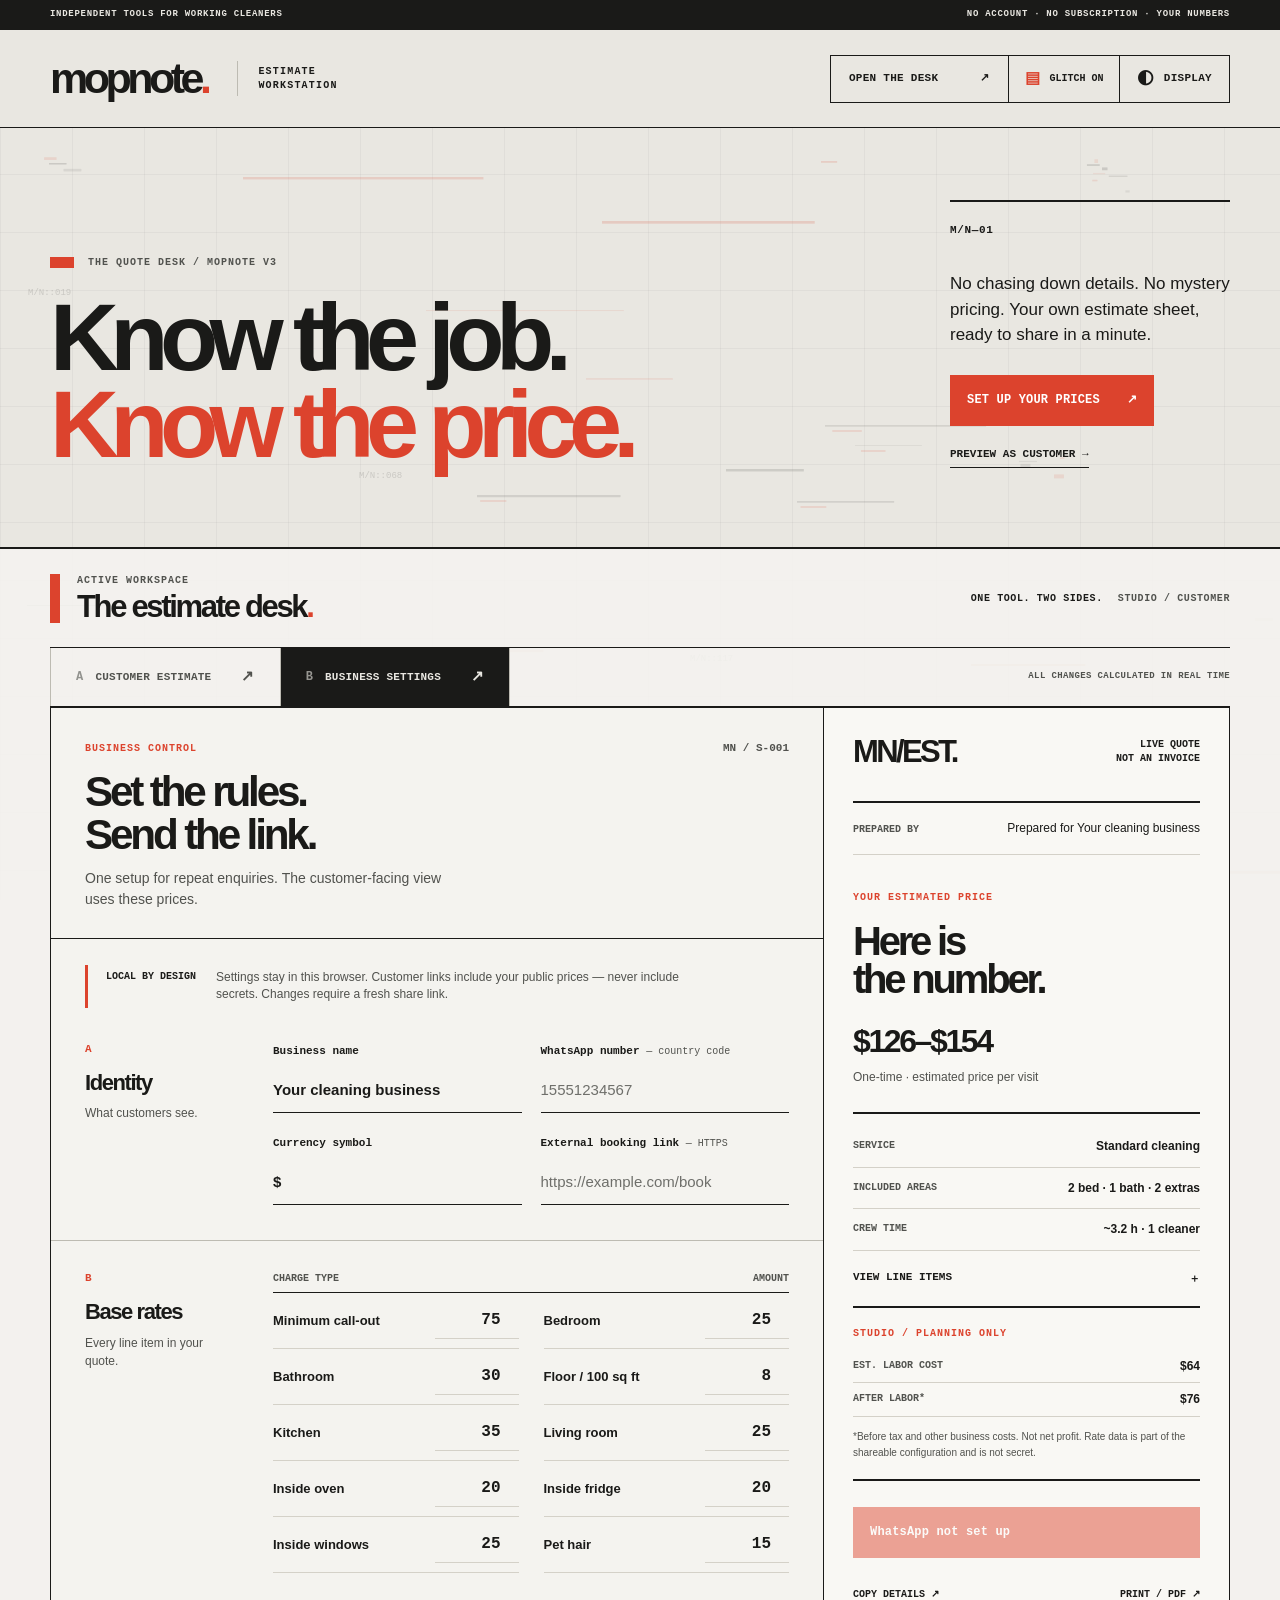
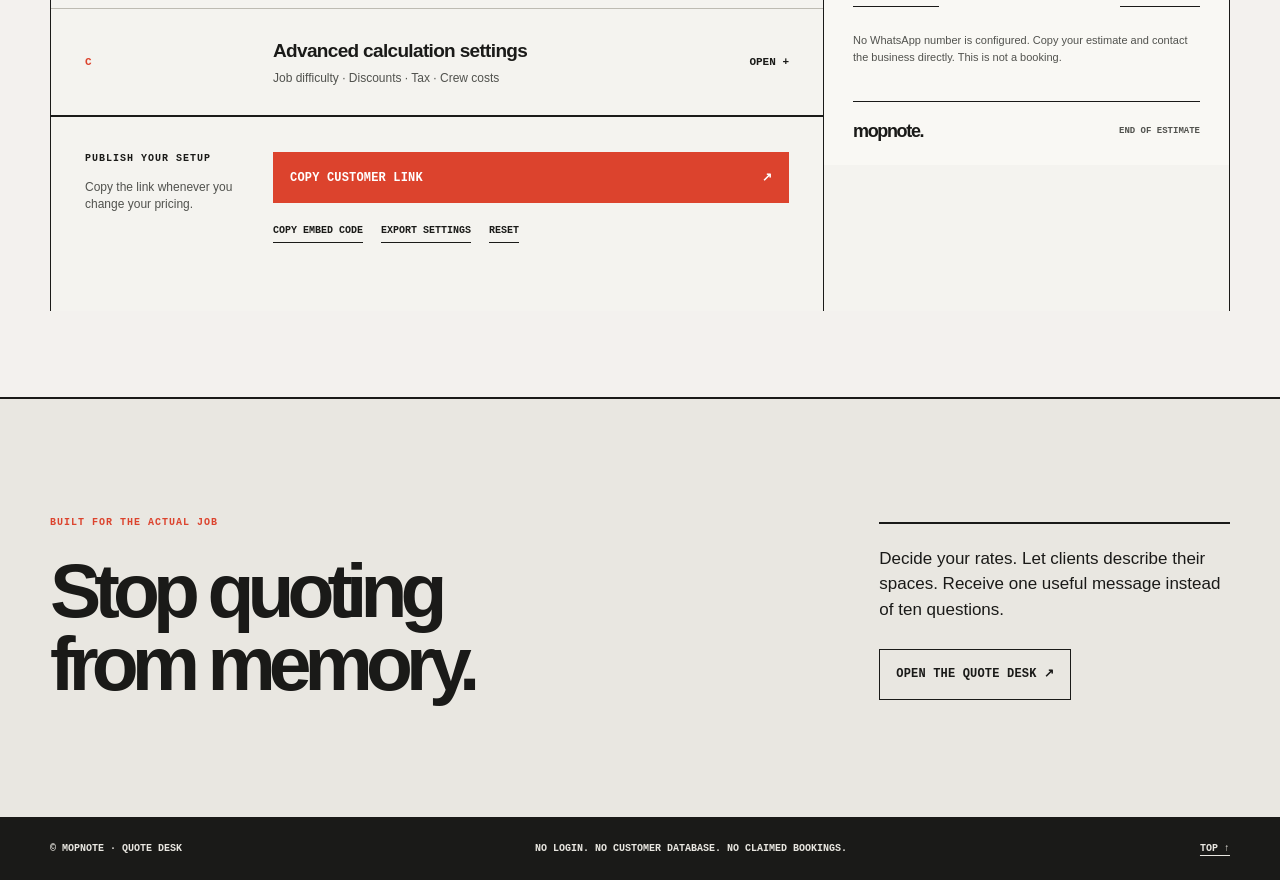
==== commit 5cc4f070: "Include always-on glitch background and on/off control without altering form workflow" ====
--- a/index.html
+++ b/index.html
@@ -10,11 +10,14 @@
   <title>Mopnote — The cleaning quote desk</title>
   <link rel="icon" href="./icon.svg" type="image/svg+xml">
   <link rel="manifest" href="./manifest.webmanifest">
-  <link rel="stylesheet" href="./styles.css?v=3">
+  <link rel="stylesheet" href="./styles.css?v=4">
+  <link rel="stylesheet" href="./glitch.css?v=4">
   <script src="./engine.js?v=3" defer></script>
   <script src="./app.js?v=3" defer></script>
+  <script src="./glitch.js?v=4" defer></script>
 </head>
 <body>
+<canvas id="glitchCanvas" aria-hidden="true"></canvas>
 <a class="skip" href="#workspace">Skip to the calculator</a>
 <div class="notice-line"><div class="frame"><span>INDEPENDENT TOOLS FOR WORKING CLEANERS</span><span>NO ACCOUNT · NO SUBSCRIPTION · YOUR NUMBERS</span></div></div>
 <header class="site-header" id="home">
@@ -23,6 +26,7 @@
     <div class="header-descriptor">ESTIMATE<br>WORKSTATION</div>
     <div class="header-actions">
       <a href="#workspace" id="navAction" class="header-link">OPEN THE DESK <span aria-hidden="true">↗</span></a>
+      <button type="button" id="glitchToggle" class="glitch-toggle" aria-label="Pause background glitch animation" aria-pressed="true"><span class="glitch-indicator" aria-hidden="true">▤</span><span id="glitchLabel">GLITCH ON</span></button>
       <button type="button" id="themeToggle" class="theme-button" aria-label="Switch to dark mode" aria-pressed="false"><span aria-hidden="true">◐</span><span class="theme-text">DISPLAY</span></button>
     </div>
   </div>
--- a/glitch.css
+++ b/glitch.css
@@ -0,0 +1,50 @@
+#glitchCanvas{
+  position:fixed;inset:0;
+  display:block;width:100%;height:100%;
+  pointer-events:none;
+  user-select:none;
+  z-index:0;
+  opacity:.9;
+  contain:strict;
+}
+html[data-theme=dark] #glitchCanvas{opacity:.7;mix-blend-mode:screen}
+body{isolation:isolate}
+body>.notice-line,body>.site-header,body>main,body>.site-footer{position:relative;z-index:1}
+.intro,.closing{position:relative}
+.workspace{background:color-mix(in srgb,var(--canvas) 88%,transparent)}
+.work-grid{background:color-mix(in srgb,var(--canvas) 97%,transparent)}
+.receipt{background:var(--input)}
+.glitch-toggle{
+  border:1px solid var(--ink);
+  border-left:0;
+  color:var(--ink);background:transparent;
+  min-height:48px;
+  padding:9px 15px;
+  display:inline-flex;gap:9px;align-items:center;justify-content:center;
+  font:800 10px/1.3 var(--mono);
+  white-space:nowrap;
+}
+.glitch-toggle:hover{color:var(--paper);background:var(--ink)}
+.glitch-indicator{display:inline-grid;place-items:center;color:var(--accent);font:800 16px/1 var(--mono);width:17px;height:17px}
+.glitch-toggle[aria-pressed="true"] .glitch-indicator{animation:glitch-indicator 4s steps(1,end) infinite}
+.glitch-toggle[aria-pressed="false"] .glitch-indicator{color:var(--softink)}
+.glitch-toggle:disabled{opacity:.65;cursor:default}
+@keyframes glitch-indicator{
+  0%,9%,11%,18%,20%,57%,59%,100%{transform:translateX(0)}
+  10%,58%{transform:translateX(2px)}
+  19%{transform:translateX(-2px)}
+}
+@media(max-width:610px){
+  .header-actions{gap:0}
+  .header-link{font-size:0;gap:0;min-width:38px;justify-content:center;padding:8px}
+  .header-link span{font-size:17px}
+  .glitch-toggle{min-height:38px;min-width:38px;padding:6px 8px;font-size:0}
+  .glitch-toggle #glitchLabel{display:none}
+  .glitch-indicator{font-size:17px}
+  .workspace{background:color-mix(in srgb,var(--canvas) 91%,transparent)}
+}
+@media(prefers-reduced-motion:reduce){
+  #glitchCanvas{display:none!important}
+  .glitch-indicator{animation:none!important}
+}
+@media print{#glitchCanvas,.glitch-toggle{display:none!important}}
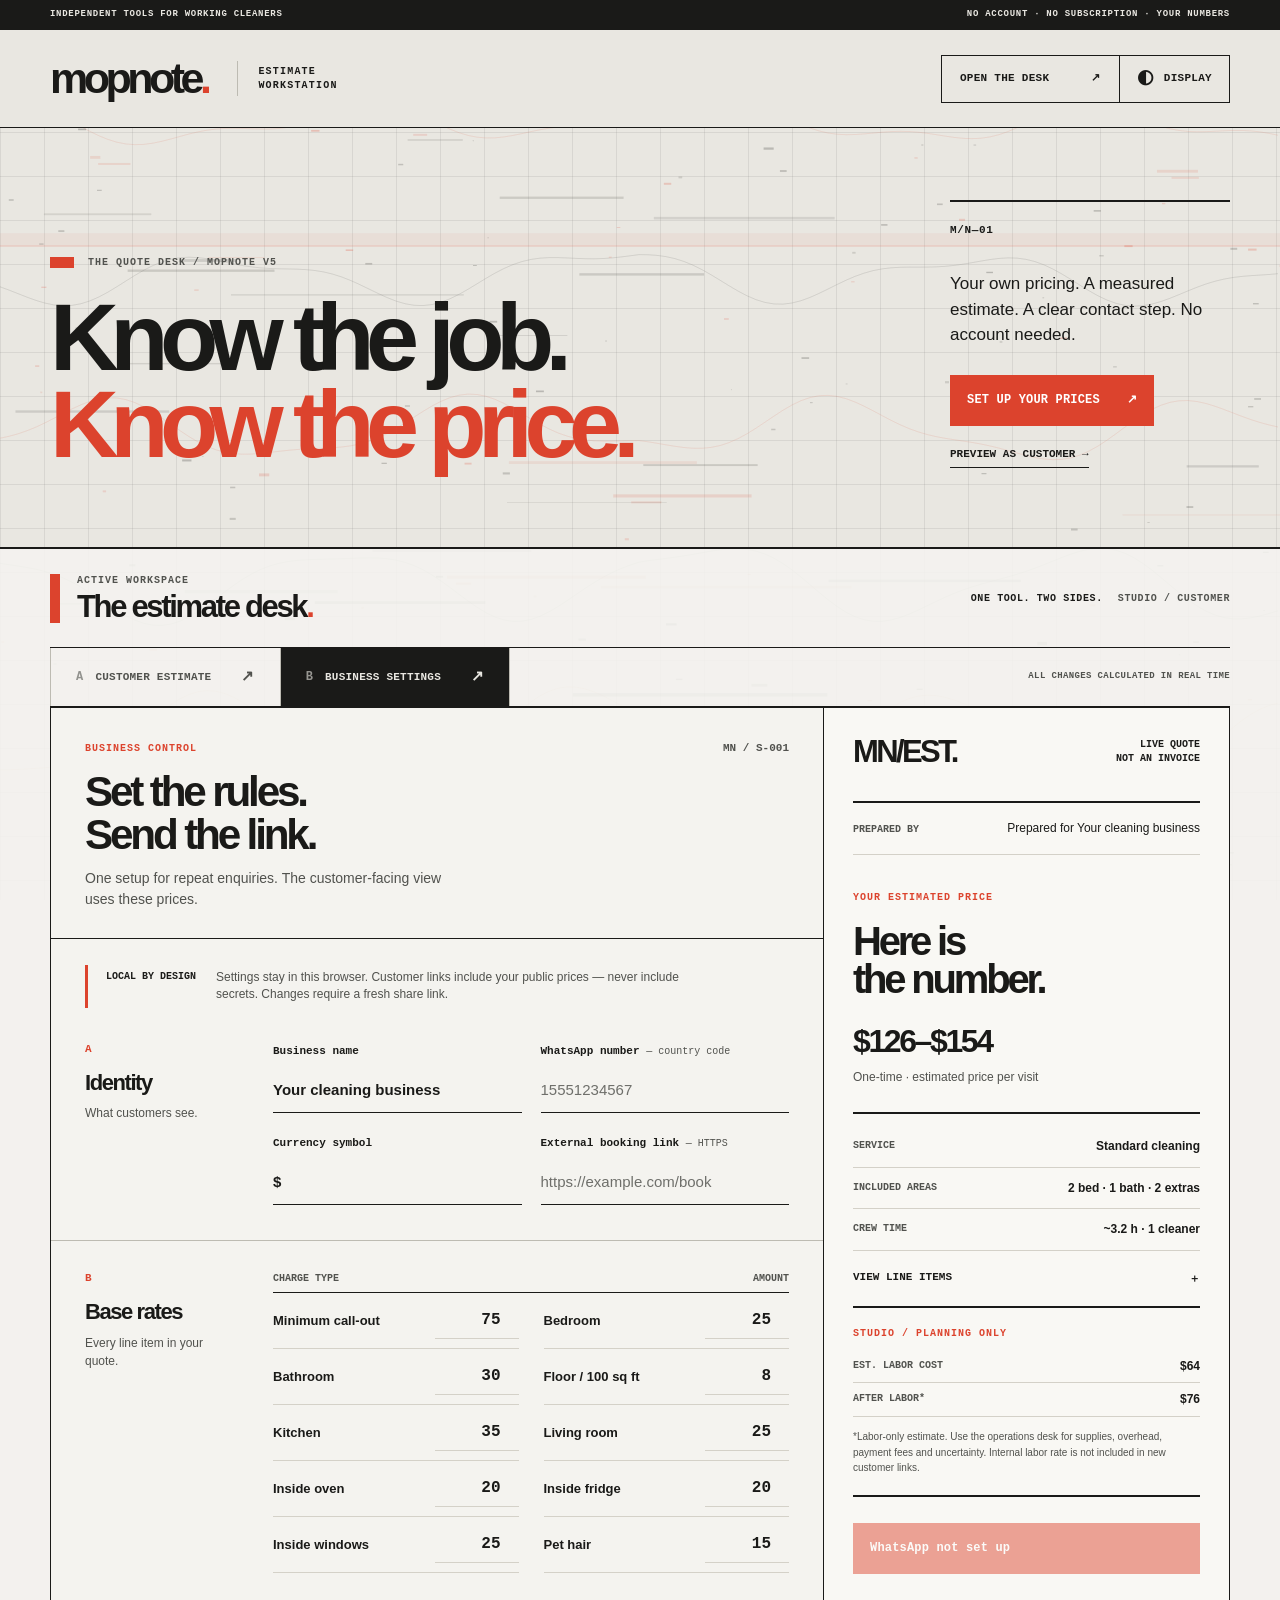
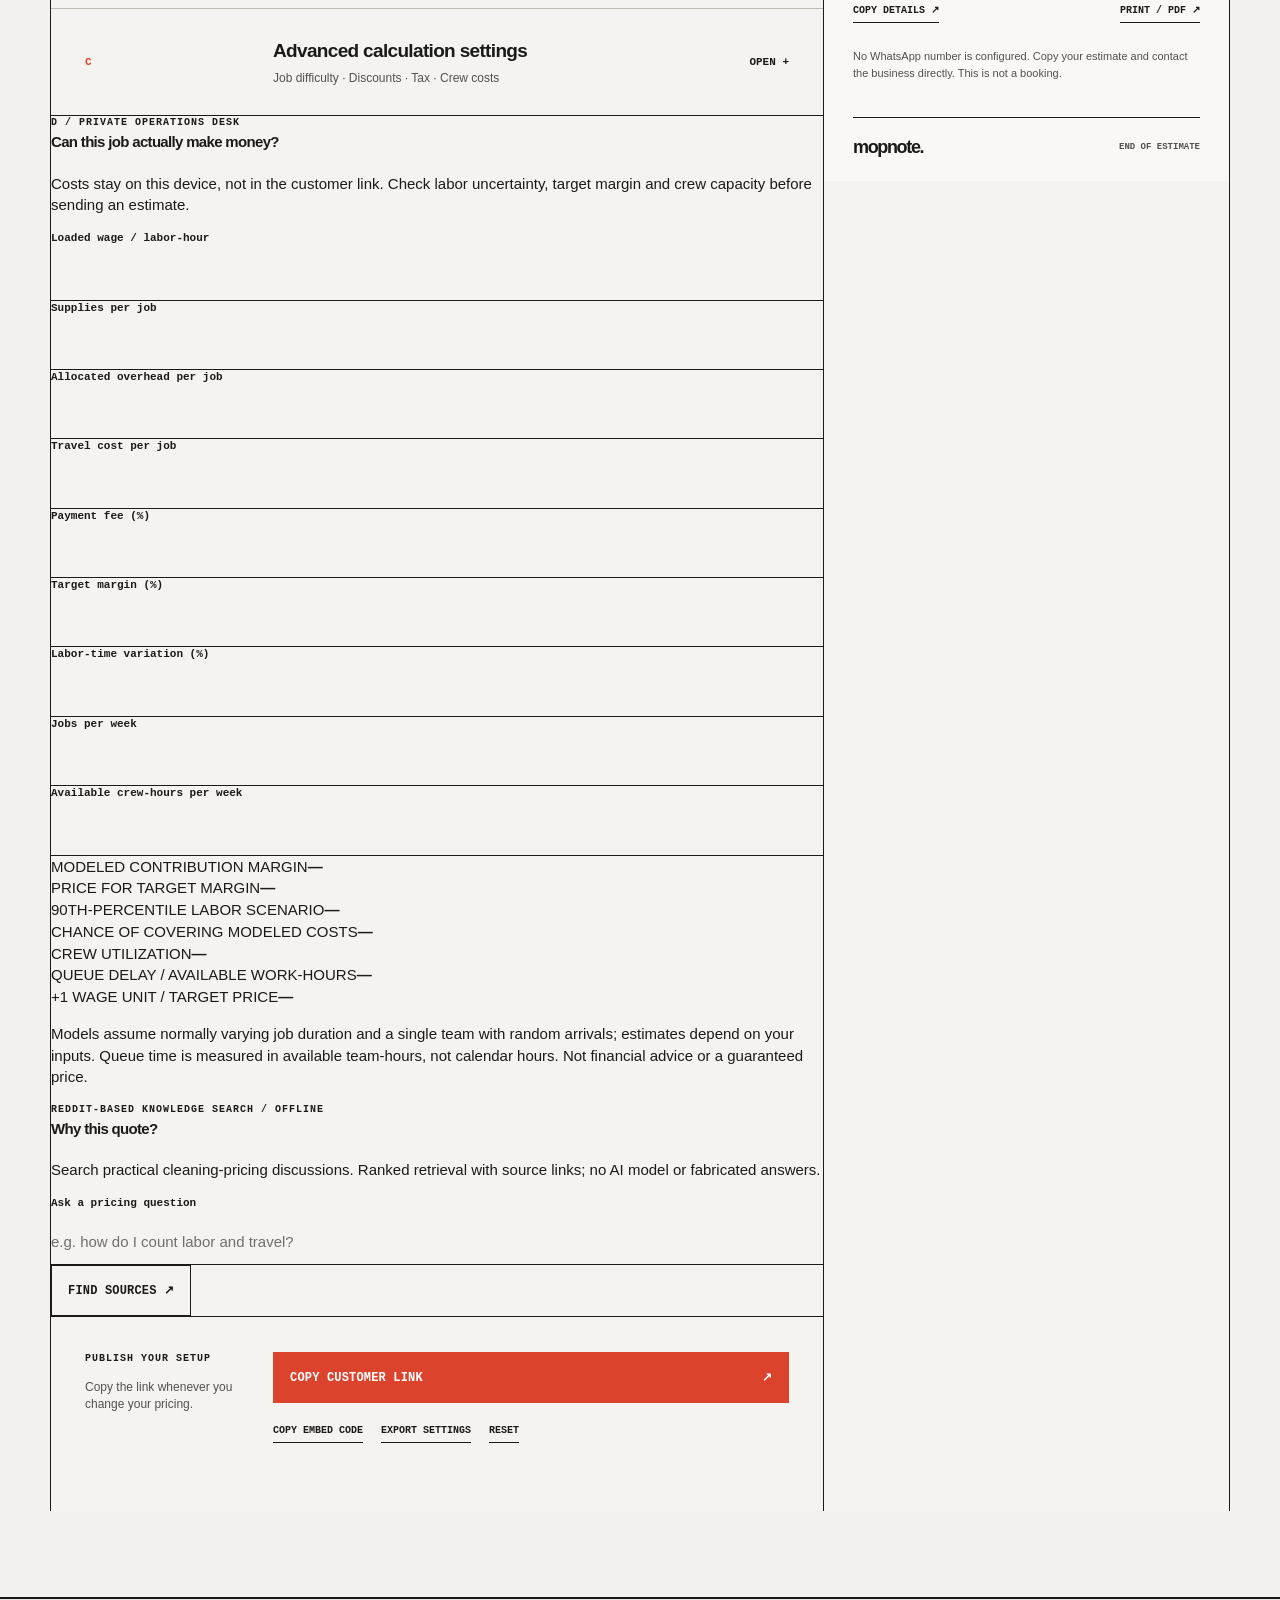
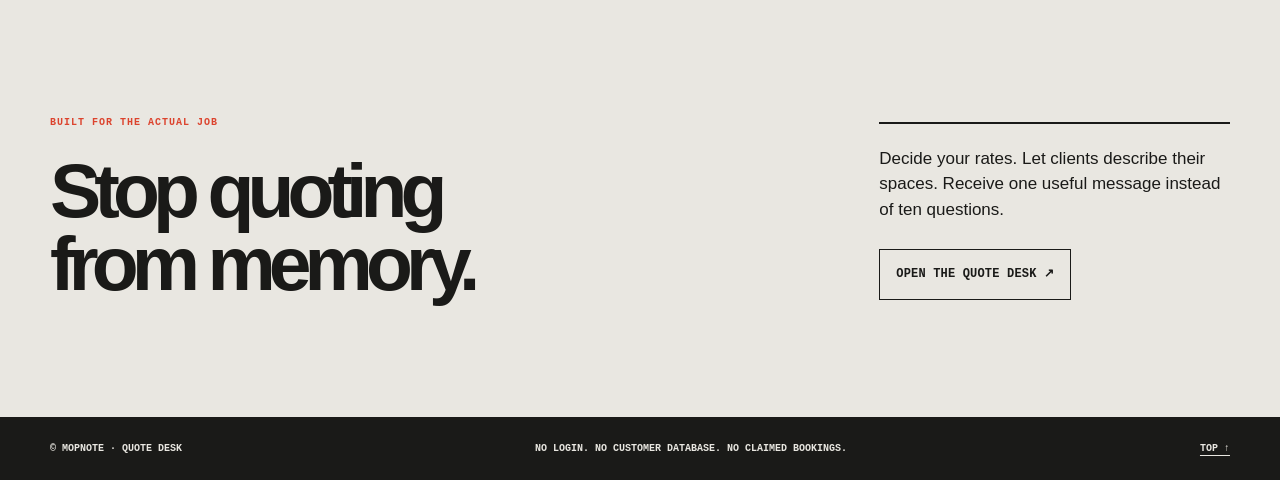
==== commit 02ebc449: "Remove glitch switch and add private cost/risk desk with Reddit-grounded knowledge search" ====
--- a/index.html
+++ b/index.html
@@ -10,11 +10,15 @@
   <title>Mopnote — The cleaning quote desk</title>
   <link rel="icon" href="./icon.svg" type="image/svg+xml">
   <link rel="manifest" href="./manifest.webmanifest">
-  <link rel="stylesheet" href="./styles.css?v=4">
-  <link rel="stylesheet" href="./glitch.css?v=4">
-  <script src="./engine.js?v=3" defer></script>
-  <script src="./app.js?v=3" defer></script>
-  <script src="./glitch.js?v=4" defer></script>
+  <link rel="stylesheet" href="./styles.css?v=5">
+  <link rel="stylesheet" href="./glitch.css?v=5">
+  <link rel="stylesheet" href="./operations.css?v=5">
+  <script src="./engine.js?v=5" defer></script>
+  <script src="./risk.js?v=5" defer></script>
+  <script src="./guidance.js?v=5" defer></script>
+  <script src="./app.js?v=5" defer></script>
+  <script src="./operations.js?v=5" defer></script>
+  <script src="./glitch.js?v=5" defer></script>
 </head>
 <body>
 <canvas id="glitchCanvas" aria-hidden="true"></canvas>
@@ -26,17 +30,17 @@
     <div class="header-descriptor">ESTIMATE<br>WORKSTATION</div>
     <div class="header-actions">
       <a href="#workspace" id="navAction" class="header-link">OPEN THE DESK <span aria-hidden="true">↗</span></a>
-      <button type="button" id="glitchToggle" class="glitch-toggle" aria-label="Pause background glitch animation" aria-pressed="true"><span class="glitch-indicator" aria-hidden="true">▤</span><span id="glitchLabel">GLITCH ON</span></button>
+      
       <button type="button" id="themeToggle" class="theme-button" aria-label="Switch to dark mode" aria-pressed="false"><span aria-hidden="true">◐</span><span class="theme-text">DISPLAY</span></button>
     </div>
   </div>
 </header>
 <main>
   <section class="intro frame">
-    <div class="intro-main"><div class="eyeline"><span class="index-mark"></span> THE QUOTE DESK / MOPNOTE V3</div>
+    <div class="intro-main"><div class="eyeline"><span class="index-mark"></span> THE QUOTE DESK / MOPNOTE V5</div>
       <h1>Know the job.<br><span>Know the price.</span></h1>
     </div>
-    <div class="intro-aside"><span class="intro-number">M/N—01</span><p>No chasing down details. No mystery pricing. Your own estimate sheet, ready to share in a minute.</p>
+    <div class="intro-aside"><span class="intro-number">M/N—01</span><p>Your own pricing. A measured estimate. A clear contact step. No account needed.</p>
       <div class="intro-buttons"><a href="#workspace" id="heroAction" class="flat-button primary-button">SET UP YOUR PRICES <span aria-hidden="true">↗</span></a><button type="button" id="demoAction" class="under-button">PREVIEW AS CUSTOMER →</button></div>
       <span class="visually-hidden" id="heroPrice"></span>
     </div>
@@ -144,8 +148,38 @@
                   <label class="field">Number of cleaners<input data-cfg="crew" type="number" min="1" max="20" step="1"></label>
                 </div></div></section>
               </details>
+              <section class="operations-panel" id="operationsPanel" aria-labelledby="opsHeading">
+                <div class="ops-header"><div class="tiny-label">D / PRIVATE OPERATIONS DESK</div><h4 id="opsHeading">Can this job actually make money?</h4><p>Costs stay on this device, not in the customer link. Check labor uncertainty, target margin and crew capacity before sending an estimate.</p></div>
+                <div class="ops-fields">
+                  <label class="field">Loaded wage / labor-hour <input data-risk="loadedWage" type="number" min="0" step="0.5"></label>
+                  <label class="field">Supplies per job <input data-risk="supplies" type="number" min="0" step="0.5"></label>
+                  <label class="field">Allocated overhead per job <input data-risk="overhead" type="number" min="0" step="0.5"></label>
+                  <label class="field">Travel cost per job <input data-risk="travelCost" type="number" min="0" step="0.5"></label>
+                  <label class="field">Payment fee (%) <input data-risk="paymentPct" type="number" min="0" max="80" step="0.1"></label>
+                  <label class="field">Target margin (%) <input data-risk="targetMargin" type="number" min="0" max="80" step="1"></label>
+                  <label class="field">Labor-time variation (%) <input data-risk="timeCV" type="number" min="0" max="80" step="1"></label>
+                  <label class="field">Jobs per week <input data-risk="weeklyJobs" type="number" min="0" max="300" step="1"></label>
+                  <label class="field full">Available crew-hours per week <input data-risk="availableHours" type="number" min="1" max="168" step="1"></label>
+                </div>
+                <div class="ops-results" aria-live="polite">
+                  <div><span>MODELED CONTRIBUTION MARGIN</span><strong id="opsMargin">—</strong></div>
+                  <div><span>PRICE FOR TARGET MARGIN</span><strong id="opsTarget">—</strong></div>
+                  <div><span>90TH-PERCENTILE LABOR SCENARIO</span><strong id="opsP90">—</strong></div>
+                  <div><span>CHANCE OF COVERING MODELED COSTS</span><strong id="opsCover">—</strong></div>
+                  <div><span>CREW UTILIZATION</span><strong id="opsUtil">—</strong></div>
+                  <div><span>QUEUE DELAY / AVAILABLE WORK-HOURS</span><strong id="opsQueue">—</strong></div>
+                  <div><span>+1 WAGE UNIT / TARGET PRICE</span><strong id="opsDerivative">—</strong></div>
+                </div>
+                <p class="ops-warning" id="opsWarning" role="status"></p>
+                <p class="ops-foot">Models assume normally varying job duration and a single team with random arrivals; estimates depend on your inputs. Queue time is measured in available team-hours, not calendar hours. Not financial advice or a guaranteed price.</p>
+                <div class="guidance-panel"><div class="tiny-label">REDDIT-BASED KNOWLEDGE SEARCH / OFFLINE</div><h4>Why this quote?</h4><p>Search practical cleaning-pricing discussions. Ranked retrieval with source links; no AI model or fabricated answers.</p>
+                  <form id="guideForm" class="guide-form"><label class="field" for="guideQuery">Ask a pricing question<input id="guideQuery" type="search" maxlength="160" placeholder="e.g. how do I count labor and travel?"></label><button type="submit" class="flat-button outline-button">FIND SOURCES ↗</button></form>
+                  <div id="guideResults" class="guide-results" role="status" aria-live="polite"></div>
+                </div>
+              </section>
               <div class="action-area"><div><div class="tiny-label">PUBLISH YOUR SETUP</div><p>Copy the link whenever you change your pricing.</p></div><div class="action-stack"><button class="flat-button primary-button" type="button" id="shareBtn">COPY CUSTOMER LINK <span aria-hidden="true">↗</span></button><div class="utility-buttons"><button type="button" id="embedBtn">COPY EMBED CODE</button><button type="button" id="downloadBtn">EXPORT SETTINGS</button><button type="button" id="resetBtn">RESET</button></div></div></div>
               <p class="feedback" id="studioStatus" role="status" aria-live="polite"></p>
+              <p id="setupReadiness" class="setup-readiness" role="status"></p>
             </form>
           </div>
         </div>
@@ -160,7 +194,7 @@
           <div class="estimate-row"><span>INCLUDED AREAS</span><strong id="roomCount">2 bed · 1 bath</strong></div>
           <div class="estimate-row"><span>CREW TIME</span><strong id="duration">3.2 h</strong></div>
           <details class="breakdown"><summary>VIEW LINE ITEMS <span aria-hidden="true">＋</span></summary><div id="breakdown" class="breakdown-list"></div></details>
-          <div class="business-metrics" id="businessMetrics"><div class="tiny-label">STUDIO / PLANNING ONLY</div><div class="estimate-row"><span>EST. LABOR COST</span><strong id="laborCost">—</strong></div><div class="estimate-row"><span>AFTER LABOR*</span><strong id="remainder">—</strong></div><p>*Before tax and other business costs. Not net profit. Rate data is part of the shareable configuration and is not secret.</p></div>
+          <div class="business-metrics" id="businessMetrics"><div class="tiny-label">STUDIO / PLANNING ONLY</div><div class="estimate-row"><span>EST. LABOR COST</span><strong id="laborCost">—</strong></div><div class="estimate-row"><span>AFTER LABOR*</span><strong id="remainder">—</strong></div><p>*Labor-only estimate. Use the operations desk for supplies, overhead, payment fees and uncertainty. Internal labor rate is not included in new customer links.</p></div>
           <div class="receipt-actions"><button class="flat-button primary-button" id="sendBtn" type="button">ASK ABOUT AVAILABILITY <span aria-hidden="true">↗</span></button><a class="flat-button outline-button" href="#" id="bookBtn" target="_blank" rel="noopener noreferrer" hidden>OPEN BOOKING PAGE ↗</a><div class="receipt-tools"><button type="button" id="copyBtn">COPY DETAILS ↗</button><button type="button" id="printBtn">PRINT / PDF ↗</button></div></div>
           <p id="disclaimer" class="receipt-fine">Indicative estimate only. Final price and availability are confirmed by the cleaner.</p>
           <p id="quoteStatus" class="feedback" role="status" aria-live="polite"></p>
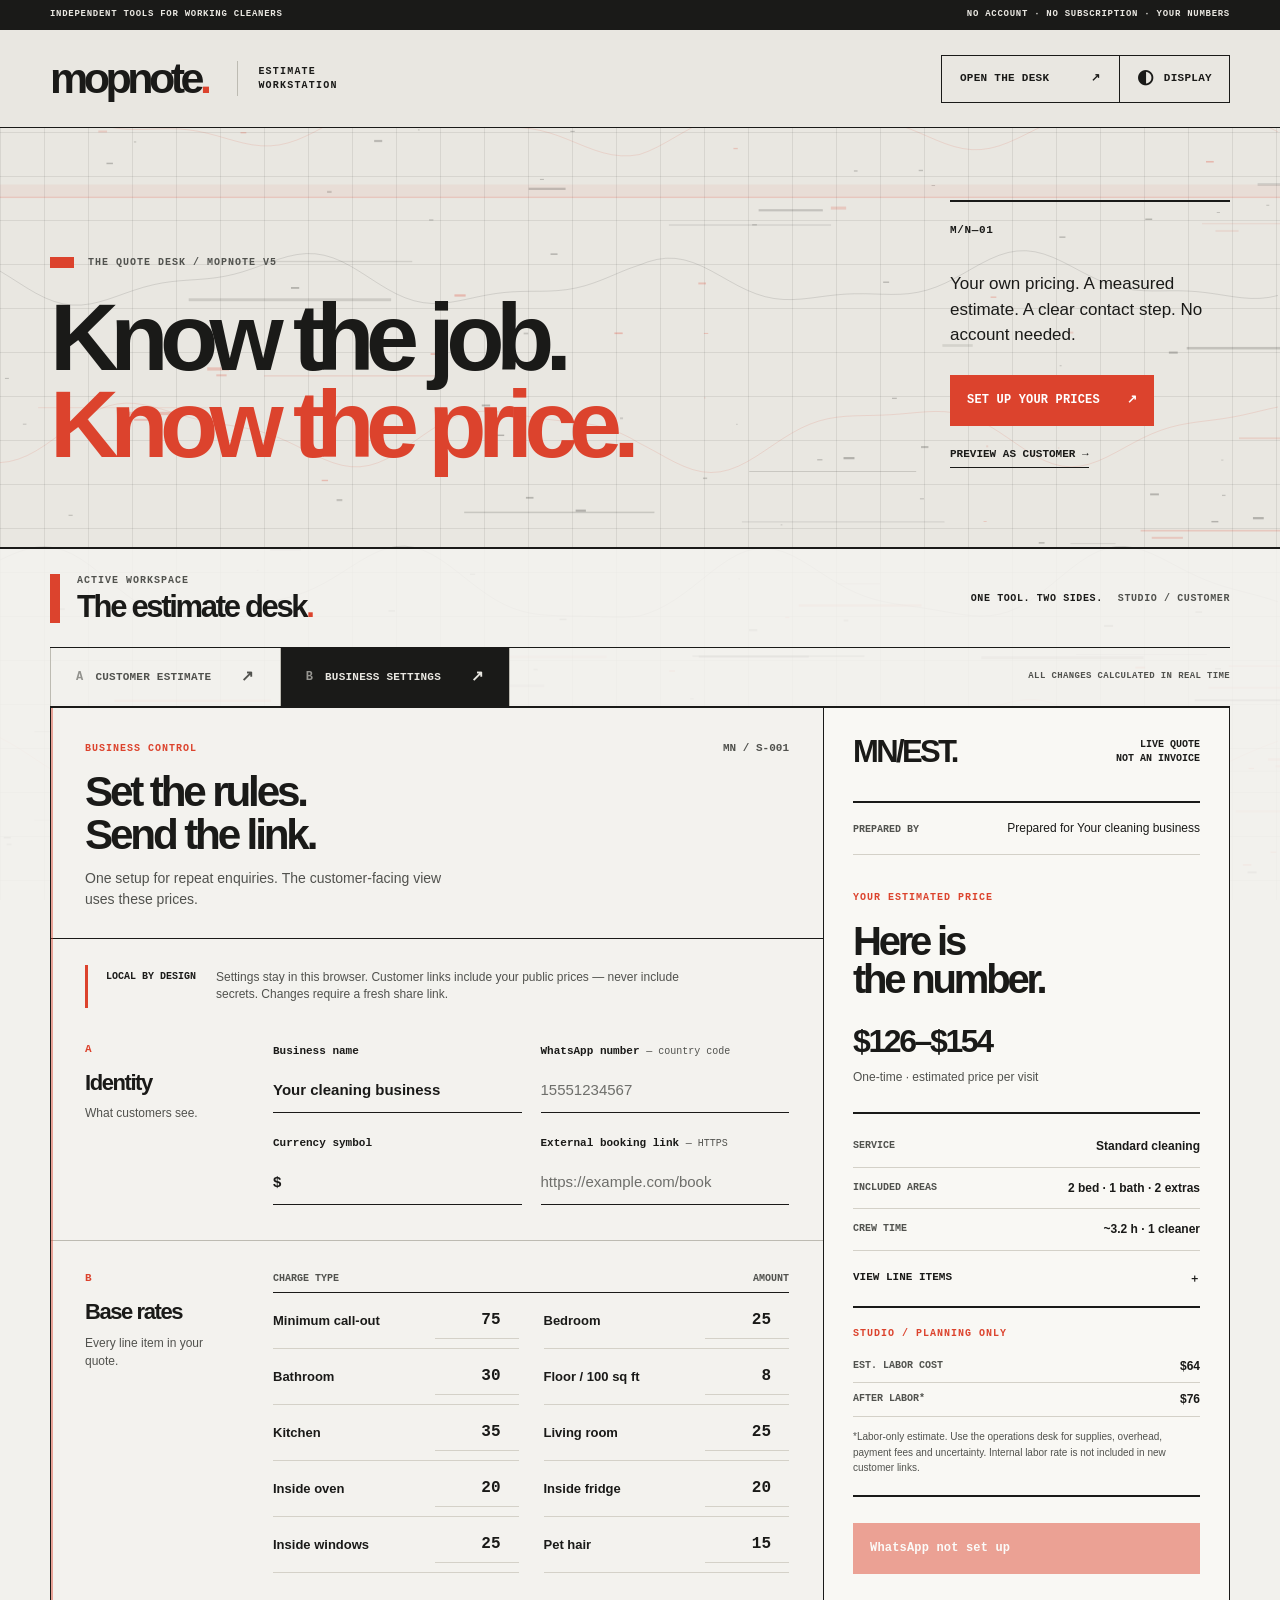
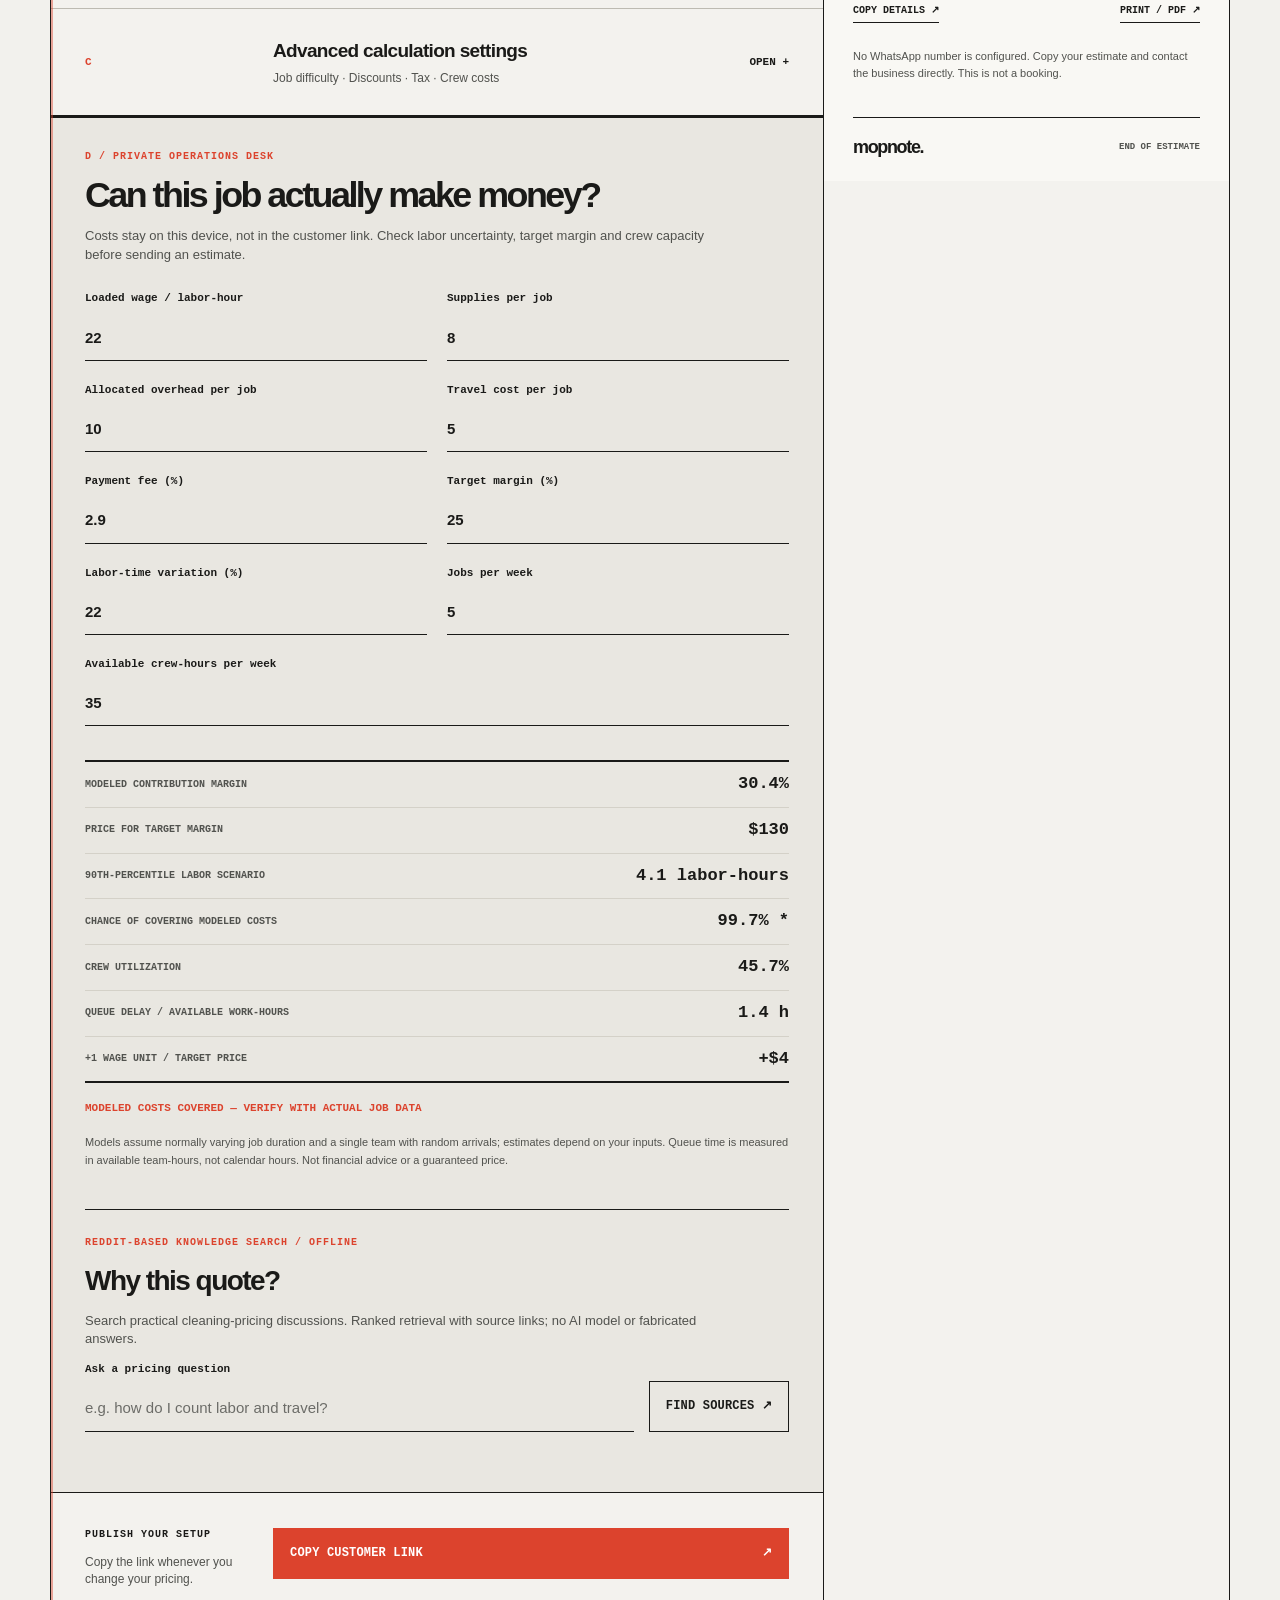
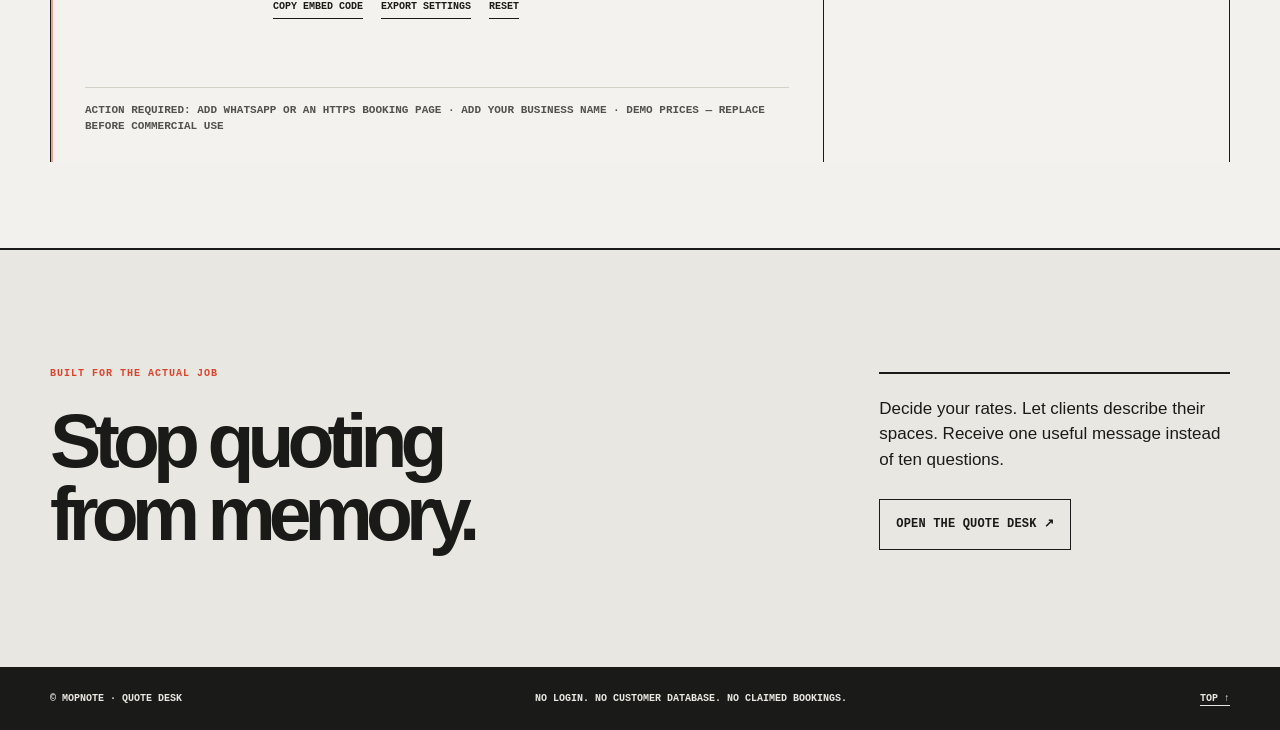
==== commit 76ac92c8: "Remove nested form markup so browser parses guide search reliably" ====
--- a/index.html
+++ b/index.html
@@ -173,7 +173,7 @@
                 <p class="ops-warning" id="opsWarning" role="status"></p>
                 <p class="ops-foot">Models assume normally varying job duration and a single team with random arrivals; estimates depend on your inputs. Queue time is measured in available team-hours, not calendar hours. Not financial advice or a guaranteed price.</p>
                 <div class="guidance-panel"><div class="tiny-label">REDDIT-BASED KNOWLEDGE SEARCH / OFFLINE</div><h4>Why this quote?</h4><p>Search practical cleaning-pricing discussions. Ranked retrieval with source links; no AI model or fabricated answers.</p>
-                  <form id="guideForm" class="guide-form"><label class="field" for="guideQuery">Ask a pricing question<input id="guideQuery" type="search" maxlength="160" placeholder="e.g. how do I count labor and travel?"></label><button type="submit" class="flat-button outline-button">FIND SOURCES ↗</button></form>
+                  <div id="guideForm" class="guide-form"><label class="field" for="guideQuery">Ask a pricing question<input id="guideQuery" type="search" maxlength="160" placeholder="e.g. how do I count labor and travel?"></label><button type="button" class="flat-button outline-button">FIND SOURCES ↗</button></div>
                   <div id="guideResults" class="guide-results" role="status" aria-live="polite"></div>
                 </div>
               </section>
--- a/glitch.css
+++ b/glitch.css
@@ -1,50 +1,22 @@
 #glitchCanvas{
   position:fixed;inset:0;
   display:block;width:100%;height:100%;
-  pointer-events:none;
-  user-select:none;
-  z-index:0;
-  opacity:.9;
+  pointer-events:none;user-select:none;
+  z-index:0;opacity:1;
   contain:strict;
 }
-html[data-theme=dark] #glitchCanvas{opacity:.7;mix-blend-mode:screen}
+html[data-theme=dark] #glitchCanvas{opacity:.82;mix-blend-mode:screen}
 body{isolation:isolate}
 body>.notice-line,body>.site-header,body>main,body>.site-footer{position:relative;z-index:1}
 .intro,.closing{position:relative}
-.workspace{background:color-mix(in srgb,var(--canvas) 88%,transparent)}
+.workspace{background:color-mix(in srgb,var(--canvas) 85%,transparent)}
 .work-grid{background:color-mix(in srgb,var(--canvas) 97%,transparent)}
 .receipt{background:var(--input)}
-.glitch-toggle{
-  border:1px solid var(--ink);
-  border-left:0;
-  color:var(--ink);background:transparent;
-  min-height:48px;
-  padding:9px 15px;
-  display:inline-flex;gap:9px;align-items:center;justify-content:center;
-  font:800 10px/1.3 var(--mono);
-  white-space:nowrap;
-}
-.glitch-toggle:hover{color:var(--paper);background:var(--ink)}
-.glitch-indicator{display:inline-grid;place-items:center;color:var(--accent);font:800 16px/1 var(--mono);width:17px;height:17px}
-.glitch-toggle[aria-pressed="true"] .glitch-indicator{animation:glitch-indicator 4s steps(1,end) infinite}
-.glitch-toggle[aria-pressed="false"] .glitch-indicator{color:var(--softink)}
-.glitch-toggle:disabled{opacity:.65;cursor:default}
-@keyframes glitch-indicator{
-  0%,9%,11%,18%,20%,57%,59%,100%{transform:translateX(0)}
-  10%,58%{transform:translateX(2px)}
-  19%{transform:translateX(-2px)}
-}
 @media(max-width:610px){
   .header-actions{gap:0}
   .header-link{font-size:0;gap:0;min-width:38px;justify-content:center;padding:8px}
   .header-link span{font-size:17px}
-  .glitch-toggle{min-height:38px;min-width:38px;padding:6px 8px;font-size:0}
-  .glitch-toggle #glitchLabel{display:none}
-  .glitch-indicator{font-size:17px}
-  .workspace{background:color-mix(in srgb,var(--canvas) 91%,transparent)}
+  .workspace{background:color-mix(in srgb,var(--canvas) 90%,transparent)}
 }
-@media(prefers-reduced-motion:reduce){
-  #glitchCanvas{display:none!important}
-  .glitch-indicator{animation:none!important}
-}
-@media print{#glitchCanvas,.glitch-toggle{display:none!important}}
+@media(prefers-reduced-motion:reduce){#glitchCanvas{display:none!important}}
+@media print{#glitchCanvas{display:none!important}}
--- a/operations.css
+++ b/operations.css
@@ -0,0 +1,65 @@
+.operations-panel{border-top:2px solid var(--ink);padding:32px 34px 42px;background:var(--paper)}
+.ops-header .tiny-label,.guidance-panel .tiny-label{color:var(--accent)}
+.ops-header h4{font:900 clamp(26px,2.8vw,36px)/1 var(--font);letter-spacing:-.07em;margin:13px 0}
+.ops-header p,.guidance-panel p{font-size:13px;color:var(--softink);max-width:630px}
+.ops-fields{display:grid;grid-template-columns:repeat(2,minmax(0,1fr));gap:22px 20px;margin-top:27px}
+.ops-results{border-top:2px solid var(--ink);border-bottom:2px solid var(--ink);margin-top:34px}
+.ops-results>div{display:flex;justify-content:space-between;align-items:center;gap:18px;padding:13px 0;border-bottom:1px solid var(--fine)}
+.ops-results>div:last-child{border:0}
+.ops-results span{font:800 10px/1.4 var(--mono);max-width:67%;color:var(--softink)}
+.ops-results strong{font:900 17px/1.1 var(--mono);font-variant-numeric:tabular-nums;text-align:right;overflow-wrap:anywhere}
+.ops-warning{color:var(--accent);font:800 11px/1.5 var(--mono);min-height:20px;margin:17px 0 0}
+.ops-foot{font-size:11px;color:var(--softink);line-height:1.6;margin:14px 0 0}
+.guidance-panel{margin-top:40px;padding-top:26px;border-top:1px solid var(--ink)}
+.guidance-panel h4{font-size:28px;letter-spacing:-.055em;margin:10px 0}
+.guide-form{display:flex;gap:15px;align-items:end}
+.guide-form .field{flex:1}
+.guide-form .flat-button{white-space:nowrap;margin-bottom:0}
+.guide-results{margin-top:18px}
+.guide-result{padding:18px 0;border-top:1px solid var(--fine)}
+.guide-result strong{display:block;font-size:15px;line-height:1.35;letter-spacing:-.03em}
+.guide-result p{margin:9px 0;font-size:12px}
+.guide-result a{color:var(--accent);text-decoration:underline;text-underline-offset:3px;font:800 10px var(--mono)}
+.guide-empty{color:var(--softink);font-size:12px;padding:20px 0}
+.setup-readiness{margin:5px 34px 27px;border-top:1px solid var(--fine);padding-top:14px;font:700 11px/1.5 var(--mono);color:var(--softink)}
+.setup-readiness strong{color:var(--accent)}
+.intro h1{position:relative;animation:signal-type 8.4s steps(1,end) infinite}
+.intro h1::after{content:"";position:absolute;left:0;top:50%;width:clamp(44px,6vw,95px);height:3px;background:var(--accent);opacity:0;pointer-events:none;animation:type-break 6.1s steps(1,end) infinite}
+.desk-rule{transform-origin:center bottom;animation:desk-signal 3.1s ease-in-out infinite}
+.index-mark{animation:registration-bar 4.3s steps(1,end) infinite}
+.receipt-top strong{animation:receipt-jitter 9.5s steps(1,end) infinite}
+.receipt-price{animation:ink-breathe 7.2s ease-in-out infinite}
+.tab.active{position:relative}
+.tab.active::after{content:"";position:absolute;bottom:0;left:0;height:3px;background:var(--accent);animation:signal-progress 5s linear infinite}
+.work-grid{position:relative}
+.work-grid::before{content:"";position:absolute;inset:0 auto 0 0;width:2px;background:var(--accent);opacity:.45;pointer-events:none;animation:edge-signal 8s linear infinite}
+.flat-button:not(:disabled){transition:background-color .17s linear,color .17s linear,translate .17s ease}
+.flat-button:hover:not(:disabled){translate:2px -1px}
+.receipt-price.quote-pulse{animation:quote-flash .44s steps(2,end) 1}
+@keyframes type-break{0%,17%,17.4%,60%,60.6%,91%,91.5%,100%{opacity:0;translate:0 0}17.2%,60.3%,91.2%{opacity:.7;translate:40vw -7px}}
+@keyframes signal-type{0%,22%,22.3%,23%,65%,65.3%,100%{text-shadow:none}22.1%,65.1%{text-shadow:2px 0 var(--accent),-2px 0 color-mix(in srgb,var(--ink) 45%,transparent)}}
+@keyframes registration-bar{0%,19%,21%,42%,44%,82%,84%,100%{transform:translateX(0)}20%,43%{transform:translateX(8px)}83%{transform:translateX(-4px)}}
+@keyframes desk-signal{0%,100%{scale:1 1}50%{scale:1 1.23}}
+@keyframes receipt-jitter{0%,32%,32.4%,66%,66.3%,100%{translate:0 0}32.2%{translate:2px 0}66.2%{translate:-2px 0}}
+@keyframes ink-breathe{0%,100%{opacity:1}50%{opacity:.83}}
+@keyframes signal-progress{from{width:0}to{width:100%}}
+@keyframes edge-signal{0%,100%{opacity:.08;transform:scaleY(.1)}50%{opacity:.7;transform:scaleY(.95)}}
+@keyframes quote-flash{0%,100%{color:var(--ink)}50%{color:var(--accent)}}
+@media(max-width:1150px){.operations-panel{padding-inline:22px}}
+@media(max-width:870px){.operations-panel{padding-inline:29px}}
+@media(max-width:610px){
+ .operations-panel{padding:30px 15px}
+ .ops-fields{gap:18px 14px}
+ .guide-form{align-items:stretch;flex-direction:column;gap:13px}
+ .guide-form .field,.guide-form button{width:100%}
+ .guide-form button{min-height:45px}
+ .ops-results span{font-size:9px}
+ .ops-results strong{font-size:14px}
+ .setup-readiness{margin-inline:15px}
+}
+@media(max-width:380px){.ops-fields{grid-template-columns:1fr}}
+@media(prefers-reduced-motion:reduce){
+ .intro h1,.intro h1::after,.desk-rule,.index-mark,.receipt-top strong,.receipt-price,.tab.active::after,.work-grid::before{animation:none!important}
+ .flat-button{transition:none!important}
+}
+@media print{.operations-panel,.setup-readiness{display:none!important}}
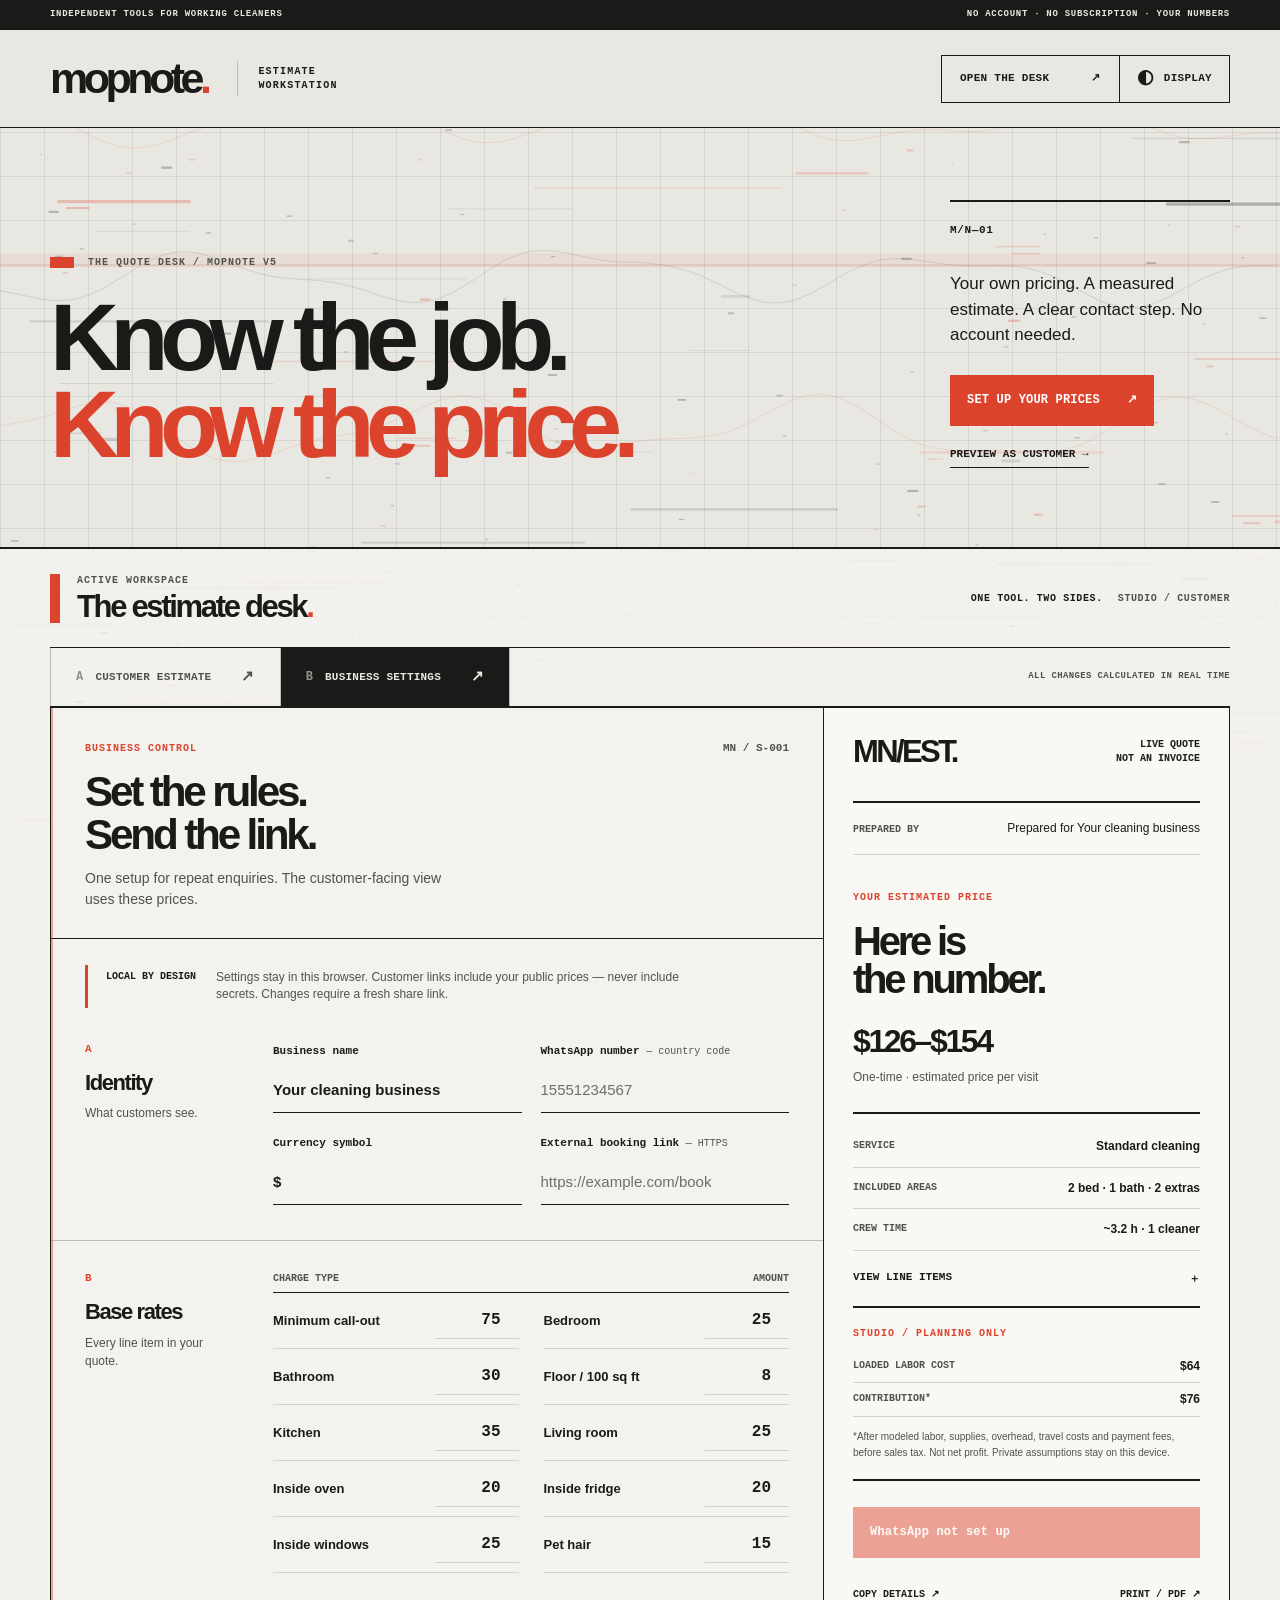
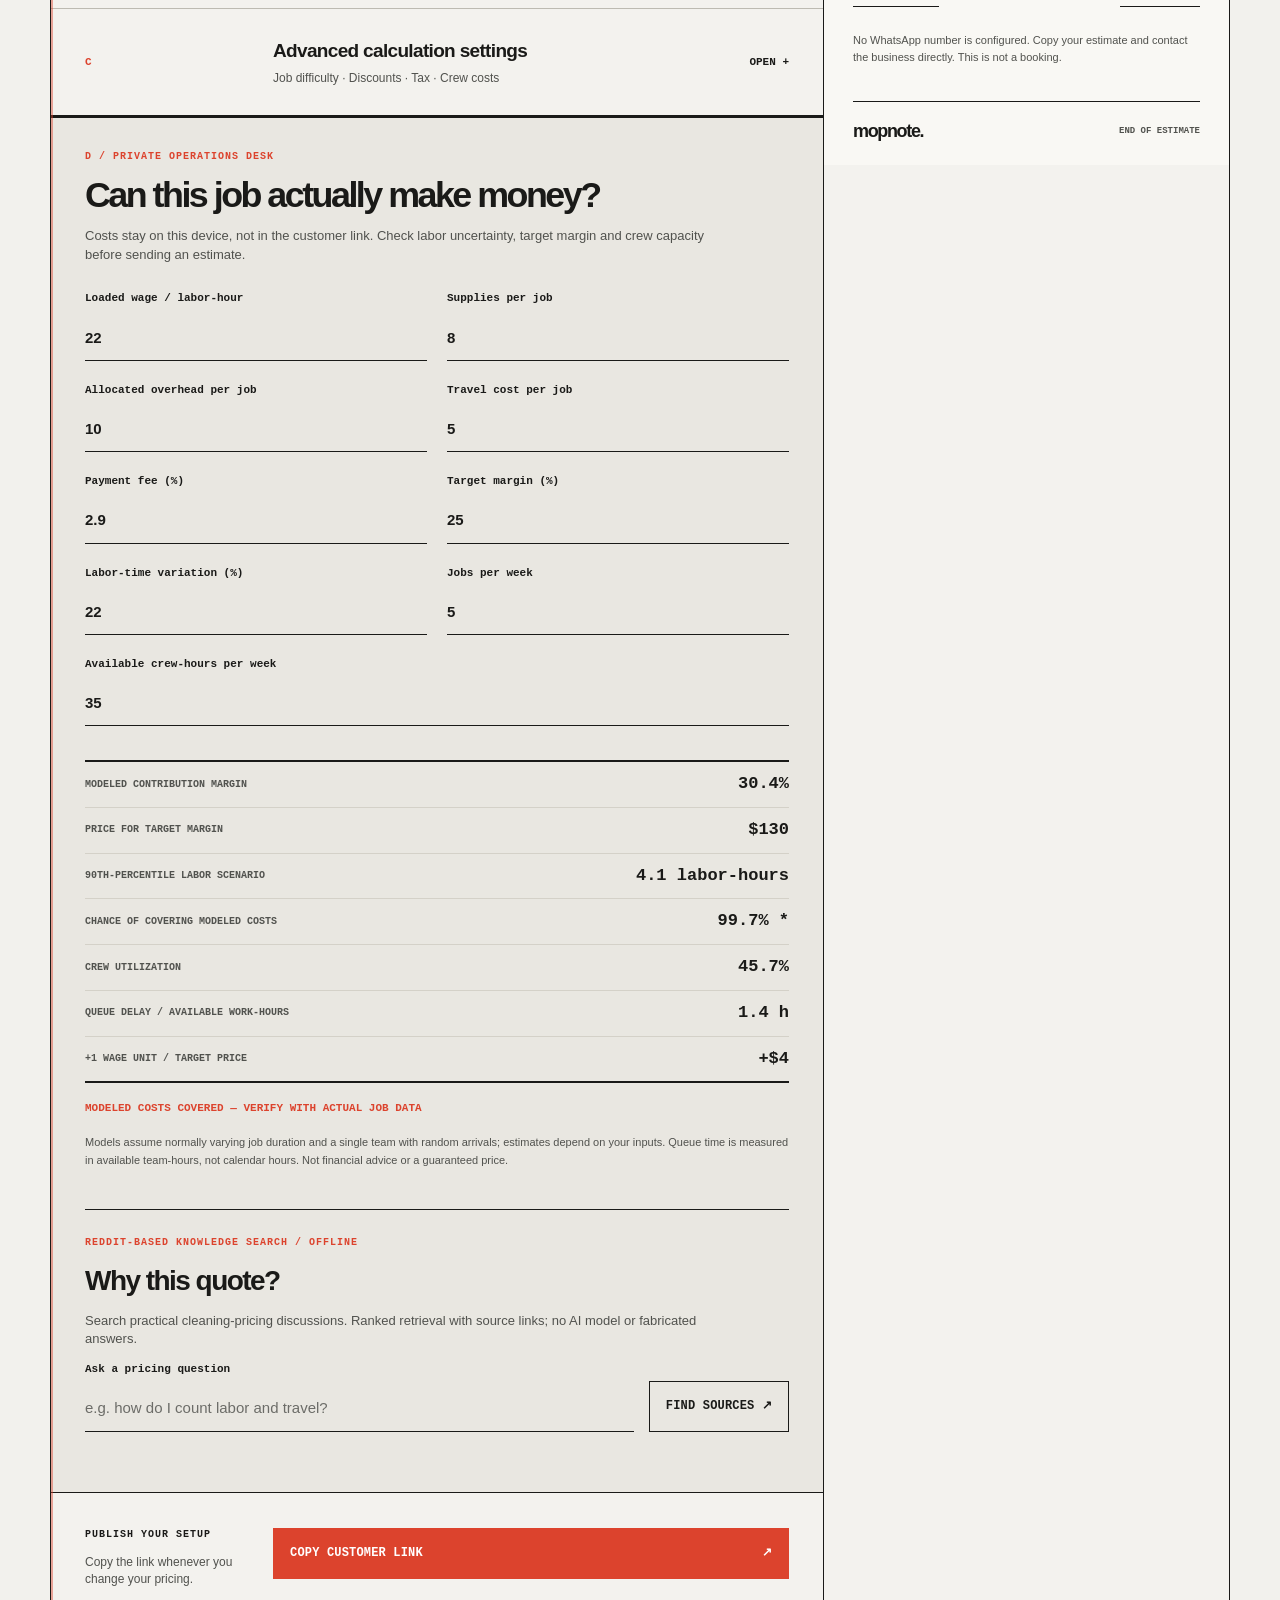
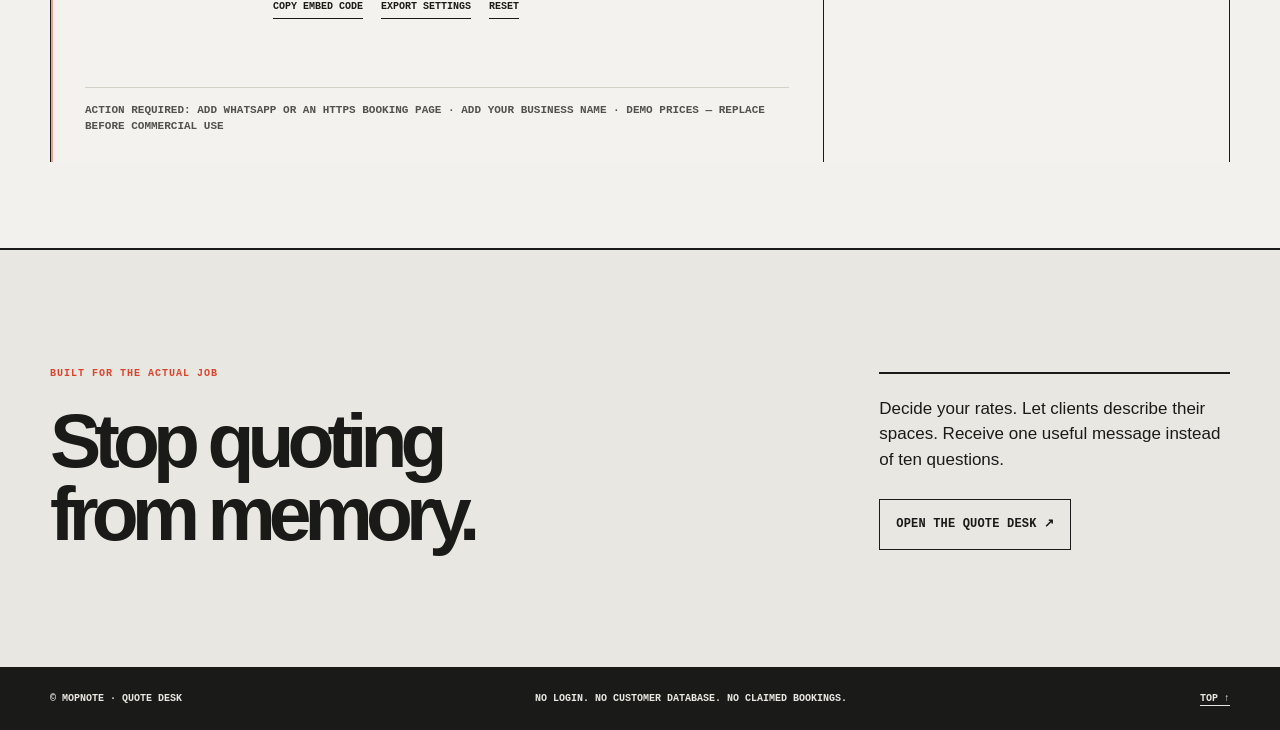
==== commit 59dfd071: "Align sidebar contribution with full operations cost model" ====
--- a/index.html
+++ b/index.html
@@ -194,7 +194,7 @@
           <div class="estimate-row"><span>INCLUDED AREAS</span><strong id="roomCount">2 bed · 1 bath</strong></div>
           <div class="estimate-row"><span>CREW TIME</span><strong id="duration">3.2 h</strong></div>
           <details class="breakdown"><summary>VIEW LINE ITEMS <span aria-hidden="true">＋</span></summary><div id="breakdown" class="breakdown-list"></div></details>
-          <div class="business-metrics" id="businessMetrics"><div class="tiny-label">STUDIO / PLANNING ONLY</div><div class="estimate-row"><span>EST. LABOR COST</span><strong id="laborCost">—</strong></div><div class="estimate-row"><span>AFTER LABOR*</span><strong id="remainder">—</strong></div><p>*Labor-only estimate. Use the operations desk for supplies, overhead, payment fees and uncertainty. Internal labor rate is not included in new customer links.</p></div>
+          <div class="business-metrics" id="businessMetrics"><div class="tiny-label">STUDIO / PLANNING ONLY</div><div class="estimate-row"><span>LOADED LABOR COST</span><strong id="laborCost">—</strong></div><div class="estimate-row"><span>CONTRIBUTION*</span><strong id="remainder">—</strong></div><p>*After modeled labor, supplies, overhead, travel costs and payment fees, before sales tax. Not net profit. Private assumptions stay on this device.</p></div>
           <div class="receipt-actions"><button class="flat-button primary-button" id="sendBtn" type="button">ASK ABOUT AVAILABILITY <span aria-hidden="true">↗</span></button><a class="flat-button outline-button" href="#" id="bookBtn" target="_blank" rel="noopener noreferrer" hidden>OPEN BOOKING PAGE ↗</a><div class="receipt-tools"><button type="button" id="copyBtn">COPY DETAILS ↗</button><button type="button" id="printBtn">PRINT / PDF ↗</button></div></div>
           <p id="disclaimer" class="receipt-fine">Indicative estimate only. Final price and availability are confirmed by the cleaner.</p>
           <p id="quoteStatus" class="feedback" role="status" aria-live="polite"></p>
